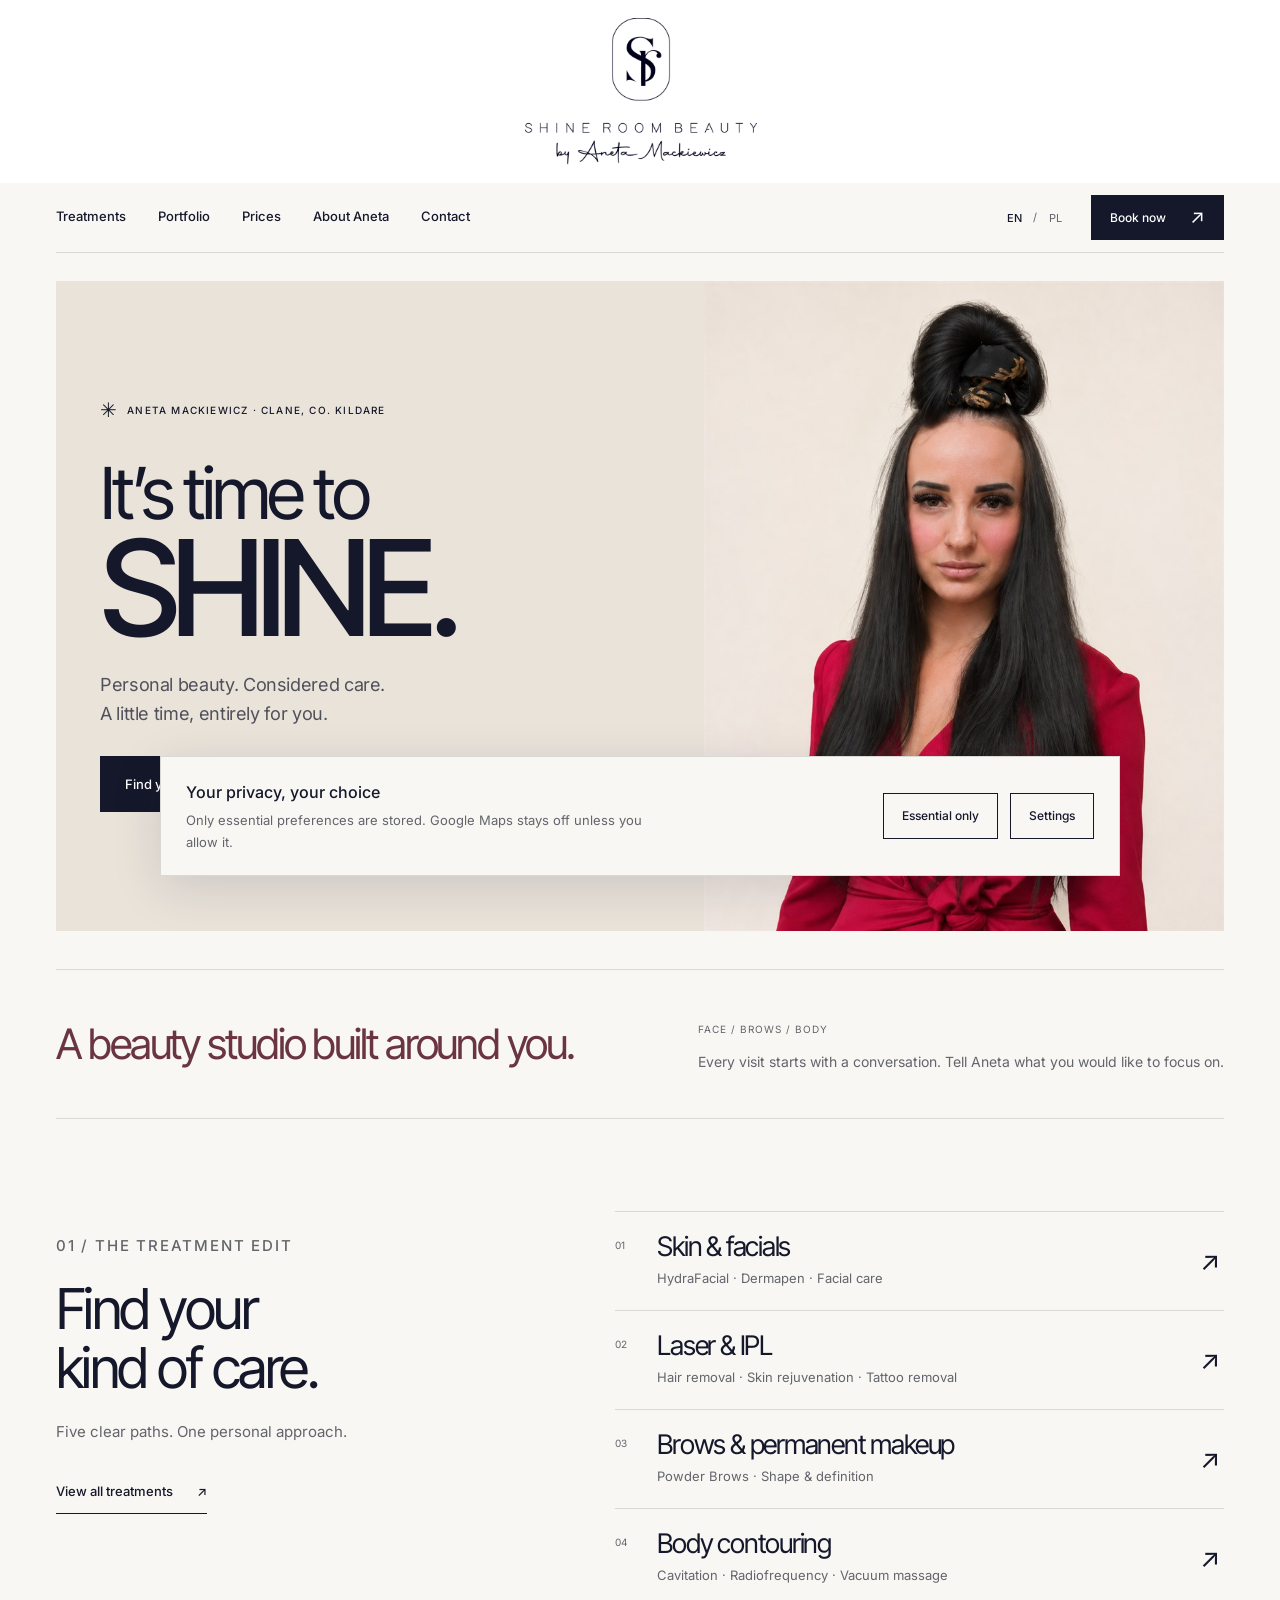
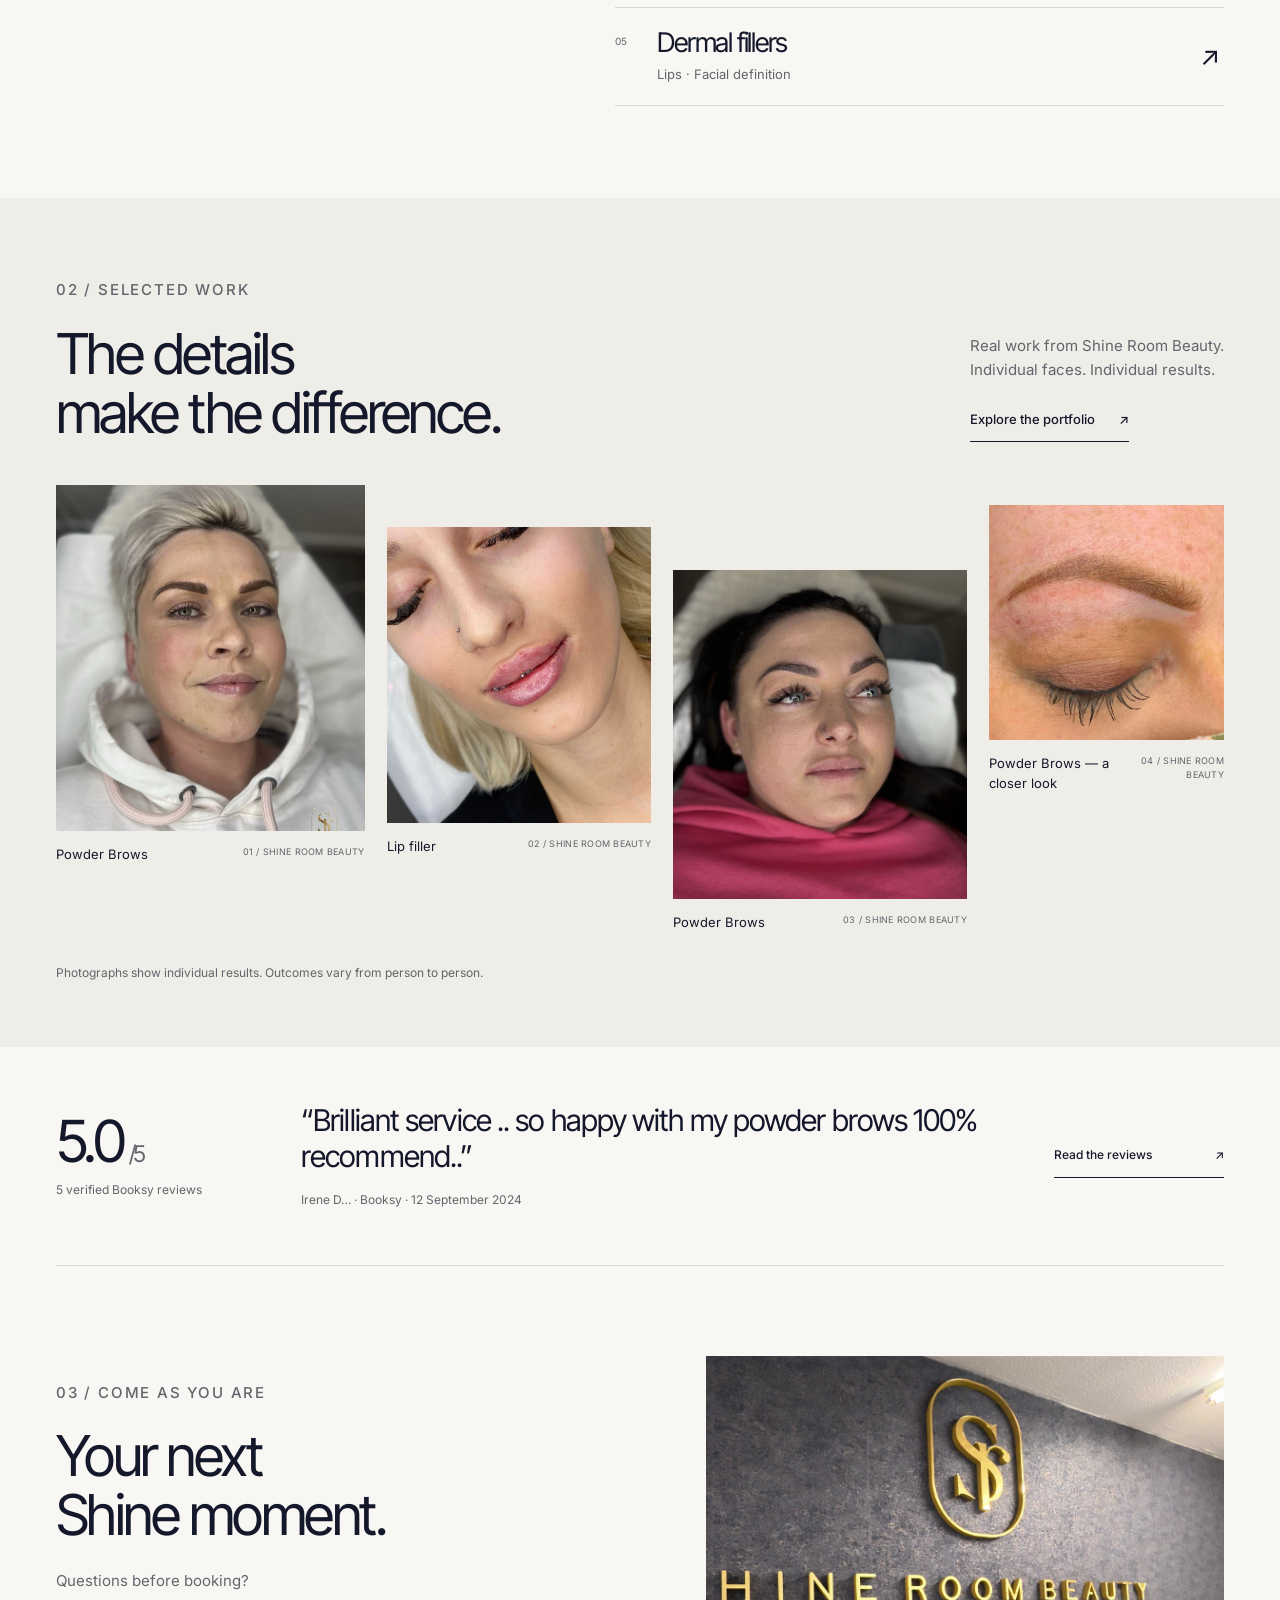
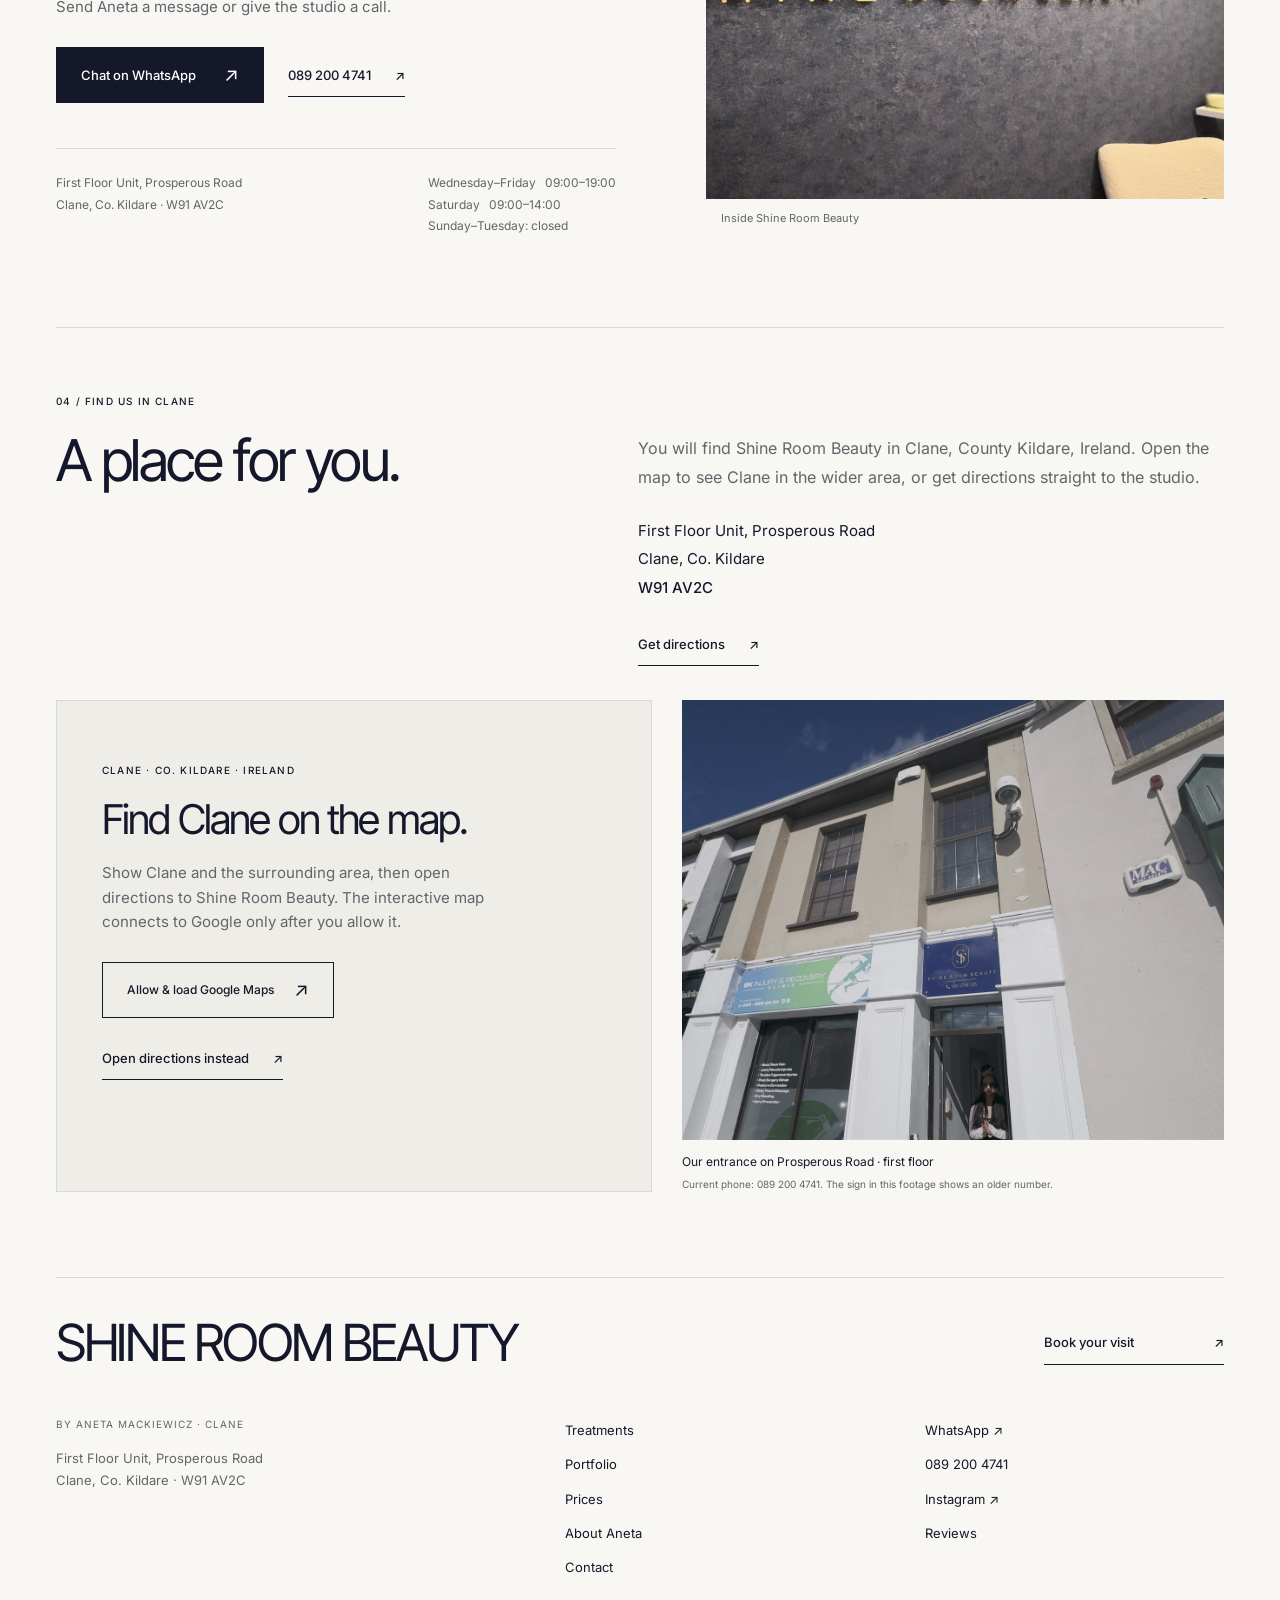
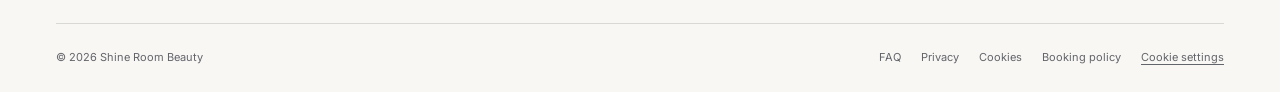
==== index.html @ 9248e633 "Publish Shine Room Beauty preview" ====
<!doctype html>
<html lang="en" class="" data-static-build="2026-11-13-v3"><head><meta name="robots" content="noindex, nofollow, noarchive"><meta charset="utf-8"><meta name="viewport" content="width=device-width,initial-scale=1"><meta name="theme-color" content="#f8f7f3"><meta name="description" content="Shine Room Beauty by Aneta Mackiewicz in Clane, Kildare. Skin, laser, Powder Brows and body treatments. Book on Booksy or contact Aneta on WhatsApp."><title>Shine Room Beauty | Beauty Salon Clane</title><link rel="stylesheet" href="styles.css"><script src="content.js" defer=""></script><script src="portfolio-data.js" defer=""></script><script src="script.js" defer=""></script><script type="application/ld+json">{"@context":"https://schema.org","@type":"BeautySalon","name":"Shine Room Beauty by Aneta Mackiewicz","telephone":"+353892004741","address":{"@type":"PostalAddress","streetAddress":"First Floor Unit, Prosperous Road","addressLocality":"Clane","addressRegion":"Co. Kildare","postalCode":"W91 AV2C","addressCountry":"IE"},"areaServed":["Clane","Kildare"],"sameAs":["https://www.instagram.com/shine_room_beauty/"],"openingHoursSpecification":[{"@type":"OpeningHoursSpecification","dayOfWeek":["Wednesday","Thursday","Friday"],"opens":"09:00","closes":"19:00"},{"@type":"OpeningHoursSpecification","dayOfWeek":"Saturday","opens":"09:00","closes":"14:00"}]}</script></head>
<body data-title-en="Shine Room Beauty | Beauty Salon Clane" data-title-pl="Shine Room Beauty | Salon urody w Clane" data-description-en="Shine Room Beauty by Aneta Mackiewicz in Clane, Kildare. Skin, laser, Powder Brows and body treatments. Book on Booksy or contact Aneta on WhatsApp." data-description-pl="Shine Room Beauty Anety Mackiewicz w Clane, Kildare. Pielęgnacja skóry, laser, brwi pudrowe i zabiegi na ciało. Rezerwuj przez Booksy lub napisz na WhatsApp."><div id="site-shell"><a class="skip-link" href="#main-content"><span data-en="Skip to content" data-pl="Przejdź do treści">Skip to content</span></a><div class="brand-masthead"><a class="brand full-brand" href="index.html" aria-label="Shine Room Beauty by Aneta Mackiewicz"><span class="full-logo"><img src="assets/site/logo.png" alt="Shine Room Beauty by Aneta Mackiewicz" width="1600" height="1600" loading="lazy"></span></a></div><header class="site-header"><div class="header-inner section-wrap"><a class="mobile-home" href="index.html" data-aria-en="Home" data-aria-pl="Strona główna" aria-label="Home">SHINE ROOM</a><nav id="site-nav" aria-label="Primary navigation" data-aria-en="Primary navigation" data-aria-pl="Główna nawigacja"><a href="treatments.html"><span data-en="Treatments" data-pl="Zabiegi">Treatments</span></a><a href="gallery.html"><span data-en="Portfolio" data-pl="Portfolio">Portfolio</span></a><a href="prices.html"><span data-en="Prices" data-pl="Cennik">Prices</span></a><a href="about.html"><span data-en="About Aneta" data-pl="O Anecie">About Aneta</span></a><a href="contact.html"><span data-en="Contact" data-pl="Kontakt">Contact</span></a><div class="mobile-menu-tools"><div class="language-switch" role="group" data-aria-en="Language" data-aria-pl="Język" aria-label="Language"><button type="button" data-lang="en" class="active" aria-pressed="true">EN</button><span aria-hidden="true">/</span><button type="button" data-lang="pl" aria-pressed="false">PL</button></div><a class="button button-small" href="https://booksy.com/en-ie/9393_shine-room-beauty_other_52926_naas" target="_blank" rel="noopener"><span data-en="Book now" data-pl="Zarezerwuj">Book now</span><span aria-hidden="true">↗</span></a></div></nav><div class="header-actions"><div class="language-switch" role="group" data-aria-en="Language" data-aria-pl="Język" aria-label="Language"><button type="button" data-lang="en" class="active" aria-pressed="true">EN</button><span aria-hidden="true">/</span><button type="button" data-lang="pl" aria-pressed="false">PL</button></div><a class="button button-small" href="https://booksy.com/en-ie/9393_shine-room-beauty_other_52926_naas" target="_blank" rel="noopener"><span data-en="Book now" data-pl="Zarezerwuj">Book now</span><span aria-hidden="true">↗</span></a></div><button class="menu-button" type="button" aria-controls="site-nav" aria-expanded="false" aria-label="Open menu"><span></span><span></span></button></div></header></div><main id="main-content"><section class="hero section-wrap"><div class="hero-copy"><div class="eyebrow"><span class="small-cross" aria-hidden="true">✳</span><span>ANETA MACKIEWICZ · CLANE, CO. KILDARE</span></div><h1>It’s time to<br><span>SHINE.</span></h1><p class="hero-description"><span data-en="Personal beauty. Considered care." data-pl="Indywidualne piękno. Uważna pielęgnacja.">Personal beauty. Considered care.</span><br><span data-en="A little time, entirely for you." data-pl="Chwila tylko dla Ciebie.">A little time, entirely for you.</span></p><div class="hero-actions"><a class="button" href="https://booksy.com/en-ie/9393_shine-room-beauty_other_52926_naas" target="_blank" rel="noopener"><span data-en="Find your appointment" data-pl="Umów wizytę">Find your appointment</span><span aria-hidden="true">↗</span></a><a class="plain-link" href="treatments.html"><span data-en="Explore treatments" data-pl="Poznaj zabiegi">Explore treatments</span><span aria-hidden="true">↓</span></a></div><div class="studio-note"><div class="studio-image"><img src="assets/site/studio.jpg" alt="Inside Shine Room Beauty in Clane" data-alt-en="Inside Shine Room Beauty in Clane" data-alt-pl="Wnętrze Shine Room Beauty w Clane" width="2000" height="1125" loading="lazy"></div><div><span data-en="YOUR BEAUTY SPACE" data-pl="TWOJA PRZESTRZEŃ BEAUTY" class="micro-label">YOUR BEAUTY SPACE</span><p><span data-en="A personal studio." data-pl="Kameralne studio.">A personal studio.</span><br><span data-en="A warm welcome." data-pl="Ciepłe powitanie.">A warm welcome.</span></p><a href="about.html"><span data-en="Visit Shine Room" data-pl="Poznaj Shine Room">Visit Shine Room</span><span aria-hidden="true">↗</span></a></div></div></div><figure class="hero-portrait"><div class="portrait-crop"><img src="assets/site/aneta-portrait-v5.jpg" srcset="assets/site/aneta-portrait-v5-480.jpg 480w, assets/site/aneta-portrait-v5-800.jpg 800w, assets/site/aneta-portrait-v5.jpg 1122w" sizes="(max-width:700px) calc(100vw - 40px),520px" alt="Aneta Mackiewicz, founder of Shine Room Beauty" data-alt-en="Aneta Mackiewicz, founder of Shine Room Beauty" data-alt-pl="Aneta Mackiewicz, założycielka Shine Room Beauty" width="1122" height="1402" fetchpriority="high" decoding="async"></div><figcaption><span>ANETA MACKIEWICZ</span><span data-en="Your beauty, made personal." data-pl="Twoje piękno, indywidualnie.">Your beauty, made personal.</span></figcaption></figure></section>
<section class="intro-line section-wrap"><p><span data-en="A beauty studio built around" data-pl="Studio urody stworzone z myślą o">A beauty studio built around</span> <span data-en="you." data-pl="Tobie.">you.</span></p><div><span data-en="FACE / BROWS / BODY" data-pl="TWARZ / BRWI / CIAŁO" class="micro-label">FACE / BROWS / BODY</span><p><span data-en="Every visit starts with a conversation. Tell Aneta what you would like to focus on." data-pl="Każda wizyta zaczyna się od rozmowy. Powiedz Anecie, co jest dla Ciebie ważne.">Every visit starts with a conversation. Tell Aneta what you would like to focus on.</span></p></div></section>
<section class="treatments section-wrap"><div class="section-heading"><div><p data-en="01 / THE TREATMENT EDIT" data-pl="01 / ZABIEGI" class="eyebrow">01 / THE TREATMENT EDIT</p><h2><span data-en="Find your" data-pl="Wybierz swoją">Find your</span><br><span data-en="kind of care." data-pl="pielęgnację.">kind of care.</span></h2><p data-en="Five clear paths. One personal approach." data-pl="Pięć kierunków. Indywidualne podejście.">Five clear paths. One personal approach.</p><a class="plain-link" href="treatments.html"><span data-en="View all treatments" data-pl="Zobacz wszystkie zabiegi">View all treatments</span><span aria-hidden="true">↗</span></a></div><div class="treatment-list"><a href="treatments.html#skin-glow"><span class="number">01</span><div><h3 data-en="Skin &amp; facials" data-pl="Twarz i pielęgnacja">Skin &amp; facials</h3><p data-en="HydraFacial · Dermapen · Facial care" data-pl="HydraFacial · Dermapen · Pielęgnacja twarzy">HydraFacial · Dermapen · Facial care</p></div><span class="row-arrow" aria-hidden="true">↗</span></a><a href="treatments.html#laser-ipl"><span class="number">02</span><div><h3 data-en="Laser &amp; IPL" data-pl="Laser i IPL">Laser &amp; IPL</h3><p data-en="Hair removal · Skin rejuvenation · Tattoo removal" data-pl="Depilacja · Fotoodmładzanie · Usuwanie tatuażu">Hair removal · Skin rejuvenation · Tattoo removal</p></div><span class="row-arrow" aria-hidden="true">↗</span></a><a href="treatments.html#brows-features"><span class="number">03</span><div><h3 data-en="Brows &amp; permanent makeup" data-pl="Brwi i makijaż permanentny">Brows &amp; permanent makeup</h3><p data-en="Powder Brows · Shape &amp; definition" data-pl="Brwi pudrowe · Kształt i podkreślenie">Powder Brows · Shape &amp; definition</p></div><span class="row-arrow" aria-hidden="true">↗</span></a><a href="treatments.html#body-definition"><span class="number">04</span><div><h3 data-en="Body contouring" data-pl="Modelowanie sylwetki">Body contouring</h3><p data-en="Cavitation · Radiofrequency · Vacuum massage" data-pl="Kawitacja · Fale radiowe · Masaż próżniowy">Cavitation · Radiofrequency · Vacuum massage</p></div><span class="row-arrow" aria-hidden="true">↗</span></a><a href="treatments.html#dermal-fillers"><span class="number">05</span><div><h3 data-en="Dermal fillers" data-pl="Wypełniacze">Dermal fillers</h3><p data-en="Lips · Facial definition" data-pl="Usta · Podkreślenie rysów">Lips · Facial definition</p></div><span class="row-arrow" aria-hidden="true">↗</span></a></div></div></section>
<section class="portfolio"><div class="section-wrap"><div class="portfolio-heading"><div><p data-en="02 / SELECTED WORK" data-pl="02 / WYBRANE REALIZACJE" class="eyebrow">02 / SELECTED WORK</p><h2><span data-en="The details" data-pl="To detale">The details</span><br><span data-en="make the difference." data-pl="robią różnicę.">make the difference.</span></h2></div><div><p><span data-en="Real work from Shine Room Beauty." data-pl="Prawdziwe realizacje Shine Room Beauty.">Real work from Shine Room Beauty.</span><br><span data-en="Individual faces. Individual results." data-pl="Różne twarze. Indywidualne efekty.">Individual faces. Individual results.</span></p><a class="plain-link" href="gallery.html"><span data-en="Explore the portfolio" data-pl="Zobacz portfolio">Explore the portfolio</span><span aria-hidden="true">↗</span></a></div></div><div class="portfolio-grid home-portfolio" id="home-portfolio"><a class="portfolio-card" data-photo="powder-brows-01" data-category="brows" aria-label="View image: Powder Brows" href="assets/site/portfolio/brows-01.jpeg"><span class="work-image"><img src="assets/site/portfolio/brows-01.jpeg" alt="Powder Brows" width="1284" height="1284" loading="lazy" decoding="async"></span><span class="work-caption"><span>Powder Brows</span><small>01 / SHINE ROOM BEAUTY</small></span></a><a class="portfolio-card" data-photo="lips-01" data-category="lips" aria-label="View image: Lip filler" href="assets/site/portfolio/lips-01.jpeg"><span class="work-image"><img src="assets/site/portfolio/lips-01.jpeg" alt="Lip filler" width="1536" height="1024" loading="lazy" decoding="async"></span><span class="work-caption"><span>Lip filler</span><small>02 / SHINE ROOM BEAUTY</small></span></a><a class="portfolio-card" data-photo="powder-brows-03" data-category="brows" aria-label="View image: Powder Brows" href="assets/site/portfolio/brows-03.jpeg"><span class="work-image"><img src="assets/site/portfolio/brows-03.jpeg" alt="Powder Brows" width="2340" height="2340" loading="lazy" decoding="async"></span><span class="work-caption"><span>Powder Brows</span><small>03 / SHINE ROOM BEAUTY</small></span></a><a class="portfolio-card" data-photo="powder-brows-04" data-category="brows" aria-label="View image: Powder Brows — a closer look" href="assets/site/portfolio/brows-04.jpeg"><span class="work-image rotated"><img src="assets/site/portfolio/brows-04.jpeg" alt="Powder Brows — a closer look" width="1536" height="1024" loading="lazy" decoding="async" style="--photo-rotation:90deg"></span><span class="work-caption"><span>Powder Brows — a closer look</span><small>04 / SHINE ROOM BEAUTY</small></span></a></div><p data-en="Photographs show individual results. Outcomes vary from person to person." data-pl="Zdjęcia przedstawiają indywidualne efekty. Rezultaty mogą się różnić." class="results-note">Photographs show individual results. Outcomes vary from person to person.</p></div></section>
<section class="review section-wrap"><div class="review-rating"><span>5.0<span>/5</span></span><p data-en="5 verified Booksy reviews" data-pl="5 zweryfikowanych opinii Booksy">5 verified Booksy reviews</p></div><blockquote><p data-en="“Brilliant service .. so happy with my powder brows 100% recommend..”" data-pl="„Świetna obsługa… Jestem bardzo zadowolona z brwi pudrowych, polecam w 100%.”">“Brilliant service .. so happy with my powder brows 100% recommend..”</p><cite data-en="Irene D… · Booksy · 12 September 2024" data-pl="Irene D… · Booksy · 12 września 2024 · tłumaczenie">Irene D… · Booksy · 12 September 2024</cite></blockquote><a class="plain-link" href="https://booksy.com/en-ie/9393_shine-room-beauty_other_52926_naas" target="_blank" rel="noopener"><span data-en="Read the reviews" data-pl="Przeczytaj opinie">Read the reviews</span><span aria-hidden="true">↗</span></a></section>
<section class="visit section-wrap"><div class="visit-copy"><p data-en="03 / COME AS YOU ARE" data-pl="03 / ZAPRASZAMY DO STUDIA" class="eyebrow">03 / COME AS YOU ARE</p><h2><span data-en="Your next" data-pl="Twój kolejny">Your next</span><br><span data-en="Shine moment." data-pl="Shine moment.">Shine moment.</span></h2><p><span data-en="Questions before booking?" data-pl="Masz pytanie przed rezerwacją?">Questions before booking?</span><br><span data-en="Send Aneta a message or give the studio a call." data-pl="Napisz do Anety lub zadzwoń do studia.">Send Aneta a message or give the studio a call.</span></p><div class="contact-actions"><a class="button" href="https://wa.me/353892004741" target="_blank" rel="noopener"><span data-en="Chat on WhatsApp" data-pl="Napisz na WhatsApp">Chat on WhatsApp</span><span aria-hidden="true">↗</span></a><a class="plain-link" href="tel:+353892004741">089 200 4741 <span aria-hidden="true">↗</span></a></div><div class="visit-details"><address>First Floor Unit, Prosperous Road<br>Clane, Co. Kildare · W91 AV2C</address><p><span data-en="Wednesday–Friday" data-pl="Środa–piątek">Wednesday–Friday</span> &nbsp; 09:00–19:00<br><span data-en="Saturday" data-pl="Sobota">Saturday</span> &nbsp; 09:00–14:00<br><span data-en="Sunday–Tuesday: closed" data-pl="Niedziela–wtorek: zamknięte">Sunday–Tuesday: closed</span></p></div></div><div class="visit-photo"><img src="assets/site/studio-detail.jpg" alt="Shine Room Beauty logo in the studio" data-alt-en="Shine Room Beauty logo in the studio" data-alt-pl="Logo Shine Room Beauty we wnętrzu studia" width="1800" height="1013" loading="lazy"><p data-en="Inside Shine Room Beauty" data-pl="Wnętrze Shine Room Beauty" class="studio-photo-label">Inside Shine Room Beauty</p></div></section><section class="home-location section-wrap" aria-labelledby="home-location-title"><div class="location-intro"><p class="eyebrow"><span data-en="04 / FIND US IN CLANE" data-pl="04 / DOJAZD DO CLANE">04 / FIND US IN CLANE</span></p><h2 id="home-location-title"><span data-en="A place for you." data-pl="Miejsce dla Ciebie.">A place for you.</span></h2><p><span data-en="You will find Shine Room Beauty in Clane, County Kildare, Ireland. Open the map to see Clane in the wider area, or get directions straight to the studio." data-pl="Shine Room Beauty znajdziesz w Clane, w hrabstwie Kildare w Irlandii. Włącz mapę, żeby zobaczyć położenie Clane w okolicy, lub wyznacz trasę bezpośrednio do salonu.">You will find Shine Room Beauty in Clane, County Kildare, Ireland. Open the map to see Clane in the wider area, or get directions straight to the studio.</span></p><address>First Floor Unit, Prosperous Road<br>Clane, Co. Kildare<br><strong>W91 AV2C</strong></address><a class="plain-link" href="https://www.google.com/maps/dir/?api=1&amp;destination=Shine+Room+Beauty%2C+W91+AV2C%2C+Clane%2C+Ireland" target="_blank" rel="noopener"><span data-en="Get directions" data-pl="Wyznacz trasę">Get directions</span><span aria-hidden="true">↗</span></a></div><div class="arrival-grid"><div class="map-wrap" id="home-google-map" data-google-map=""><div class="map-placeholder"><p class="eyebrow">CLANE · CO. KILDARE · IRELAND</p><h3>Find Clane on the map.</h3><p>Show Clane and the surrounding area, then open directions to Shine Room Beauty. The interactive map connects to Google only after you allow it.</p><button class="button button-outline" type="button" data-load-map="">Allow &amp; load Google Maps<span aria-hidden="true">↗</span></button><a class="plain-link" href="https://www.google.com/maps/dir/?api=1&amp;destination=Shine+Room+Beauty%2C+W91+AV2C%2C+Clane%2C+Ireland" target="_blank" rel="noopener">Open directions instead<span aria-hidden="true">↗</span></a></div></div><figure class="exterior-photo"><img src="assets/site/studio-exterior.jpg" alt="The real Shine Room Beauty building and entrance on Prosperous Road, Clane" data-alt-en="The real Shine Room Beauty building and entrance on Prosperous Road, Clane" data-alt-pl="Prawdziwy budynek i wejście do Shine Room Beauty przy Prosperous Road w Clane" width="1800" height="1013" loading="lazy"><figcaption><span data-en="Our entrance on Prosperous Road · first floor" data-pl="Nasze wejście przy Prosperous Road · pierwsze piętro">Our entrance on Prosperous Road · first floor</span><small><span data-en="Current phone: 089 200 4741. The sign in this footage shows an older number." data-pl="Aktualny telefon: 089 200 4741. Szyld na nagraniu pokazuje wcześniejszy numer.">Current phone: 089 200 4741. The sign in this footage shows an older number.</span></small></figcaption></figure></div></section></main><div id="site-footer"><footer class="site-footer section-wrap"><div class="footer-top"><a class="footer-name" href="index.html">SHINE ROOM BEAUTY</a><a class="plain-link" href="https://booksy.com/en-ie/9393_shine-room-beauty_other_52926_naas" target="_blank" rel="noopener"><span data-en="Book your visit" data-pl="Zarezerwuj wizytę">Book your visit</span><span aria-hidden="true">↗</span></a></div><div class="footer-grid"><div><p class="micro-label">BY ANETA MACKIEWICZ · CLANE</p><address>First Floor Unit, Prosperous Road<br>Clane, Co. Kildare · W91 AV2C</address></div><div class="footer-links"><a href="treatments.html"><span data-en="Treatments" data-pl="Zabiegi">Treatments</span></a><a href="gallery.html"><span data-en="Portfolio" data-pl="Portfolio">Portfolio</span></a><a href="prices.html"><span data-en="Prices" data-pl="Cennik">Prices</span></a><a href="about.html"><span data-en="About Aneta" data-pl="O Anecie">About Aneta</span></a><a href="contact.html"><span data-en="Contact" data-pl="Kontakt">Contact</span></a></div><div class="footer-links"><a href="https://wa.me/353892004741" target="_blank" rel="noopener">WhatsApp ↗</a><a href="tel:+353892004741">089 200 4741</a><a href="https://www.instagram.com/shine_room_beauty/" target="_blank" rel="noopener">Instagram ↗</a><a href="reviews.html"><span data-en="Reviews" data-pl="Opinie">Reviews</span></a></div></div><div class="footer-bottom"><span>© 2026 Shine Room Beauty</span><div><a href="faq.html">FAQ</a><a href="privacy.html"><span data-en="Privacy" data-pl="Prywatność">Privacy</span></a><a href="cookies.html">Cookies</a><a href="booking-policy.html"><span data-en="Booking policy" data-pl="Zasady rezerwacji">Booking policy</span></a><button type="button" data-privacy-settings=""><span data-en="Cookie settings" data-pl="Ustawienia cookies">Cookie settings</span></button></div></div></footer><div class="mobile-contact"><a href="https://wa.me/353892004741" target="_blank" rel="noopener">WhatsApp <span aria-hidden="true">↗</span></a><a href="tel:+353892004741"><span data-en="Call the studio" data-pl="Zadzwoń">Call the studio</span><span aria-hidden="true">↗</span></a></div><aside class="cookie-banner" id="cookie-banner" hidden=""><div><strong><span data-en="Your privacy, your choice" data-pl="Twoja prywatność, Twój wybór">Your privacy, your choice</span></strong><p><span data-en="Only essential preferences are stored. Google Maps stays off unless you allow it." data-pl="Zapisujemy tylko niezbędne preferencje. Mapy Google pozostają wyłączone, dopóki na nie nie zezwolisz.">Only essential preferences are stored. Google Maps stays off unless you allow it.</span></p></div><div class="cookie-actions"><button class="button button-outline" type="button" data-cookie-essential=""><span data-en="Essential only" data-pl="Tylko niezbędne">Essential only</span></button><button class="button button-outline" type="button" data-privacy-settings=""><span data-en="Settings" data-pl="Ustawienia">Settings</span></button></div></aside><dialog class="privacy-dialog" id="privacy-dialog" aria-labelledby="privacy-title"><form method="dialog"><button class="dialog-close" value="close" aria-label="Close" data-aria-en="Close" data-aria-pl="Zamknij">×</button><p class="eyebrow"><span data-en="Privacy preferences" data-pl="Preferencje prywatności">Privacy preferences</span></p><h2 id="privacy-title"><span data-en="Make yourself comfortable." data-pl="Zdecyduj po swojemu.">Make yourself comfortable.</span></h2><p><span data-en="This site has no advertising or analytics. Your language and privacy choices are stored on this device." data-pl="Ta strona nie używa reklam ani analityki. Wybór języka i prywatności zapisujemy na tym urządzeniu.">This site has no advertising or analytics. Your language and privacy choices are stored on this device.</span></p><label class="privacy-toggle"><input type="checkbox" id="map-consent"><span><strong>Google Maps</strong><small data-en="Allow the embedded map. Google may process information under its own privacy policy." data-pl="Zezwól na osadzoną mapę. Google może przetwarzać informacje zgodnie ze swoją polityką prywatności.">Allow the embedded map. Google may process information under its own privacy policy.</small></span></label><a class="plain-link" href="cookies.html"><span data-en="Read the cookies policy" data-pl="Przeczytaj politykę cookies">Read the cookies policy</span><span aria-hidden="true">↗</span></a><button class="button" type="button" id="save-privacy"><span data-en="Save preferences" data-pl="Zapisz preferencje">Save preferences</span><span aria-hidden="true">↗</span></button></form></dialog><dialog class="lightbox" id="lightbox" aria-labelledby="lightbox-title"><button class="dialog-close" type="button" data-close-lightbox="" aria-label="Close image" data-aria-en="Close image" data-aria-pl="Zamknij zdjęcie">×</button><div class="lightbox-image"></div><div class="lightbox-caption"><h2 id="lightbox-title"></h2><p id="lightbox-description"></p></div><div class="lightbox-controls"><button type="button" data-photo-prev="" aria-label="Previous image" data-aria-en="Previous image" data-aria-pl="Poprzednie zdjęcie">←</button><span id="photo-count"></span><button type="button" data-photo-next="" aria-label="Next image" data-aria-en="Next image" data-aria-pl="Następne zdjęcie">→</button></div></dialog></div><noscript><p class="section-wrap page-section">For the complete treatment menu and reservations, <a href="https://booksy.com/en-ie/9393_shine-room-beauty_other_52926_naas">open Booksy</a>. Call <a href="tel:+353892004741">089 200 4741</a> or <a href="https://wa.me/353892004741">contact Aneta on WhatsApp</a>.</p></noscript>


</body></html>
---- styles.css ----
@font-face{font-family:Inter;src:url('assets/fonts/inter-400.ttf') format('truetype');font-weight:400;font-display:swap}
@font-face{font-family:Inter;src:url('assets/fonts/inter-500.ttf') format('truetype');font-weight:500 700;font-display:swap}
@font-face{font-family:'Inter Tight';src:url('assets/fonts/inter-tight-400.ttf') format('truetype');font-weight:400;font-display:swap}
@font-face{font-family:'Inter Tight';src:url('assets/fonts/inter-tight-500.ttf') format('truetype');font-weight:500 700;font-display:swap}
:root{--paper:#f8f7f3;--ink:#15182b;--muted:#63656c;--line:#d8d9d5;--accent:#6a3540;--sans:Inter,Arial,sans-serif;--display:'Inter Tight',Inter,Arial,sans-serif}
*{box-sizing:border-box}html{scroll-behavior:smooth;scroll-padding-top:120px}body{margin:0;background:var(--paper);color:var(--ink);font:16px/1.65 var(--sans);-webkit-font-smoothing:antialiased}body.menu-open,body.dialog-open{overflow:hidden}a{color:inherit;text-decoration:none}button,input{font:inherit;color:inherit}button{cursor:pointer}img{display:block;width:100%;max-width:100%}figure,p,h1,h2,h3,blockquote{margin:0}address{font-style:normal}button,a,input{touch-action:manipulation}a:focus-visible,button:focus-visible,input:focus-visible,summary:focus-visible{outline:3px solid var(--accent);outline-offset:5px}button:disabled{cursor:default}::selection{background:#e1cfd0;color:var(--ink)}[hidden]{display:none!important}.section-wrap{width:calc(100% - 112px);max-width:1328px;margin-inline:auto}.skip-link{position:fixed;z-index:200;left:20px;top:-100px;padding:12px 20px;background:var(--ink);color:white}.skip-link:focus{top:12px}.site-header{position:sticky;top:0;z-index:60;background:var(--paper)}.header-inner{height:104px;display:flex;align-items:center;gap:30px;border-bottom:1px solid var(--line)}.brand{display:flex;align-items:center;gap:13px;flex:0 0 auto}.emblem{position:relative;width:38px;height:48px;overflow:hidden}.emblem img{position:absolute;width:216px;max-width:none;left:50%;top:50%;transform:translate(-50%,-42%)}.wordmark{font-family:var(--display);font-size:20px;font-weight:500;letter-spacing:.16em;line-height:1}.wordmark>span{display:block;margin-top:9px;font:8px var(--sans);letter-spacing:.14em}#site-nav{display:flex;align-items:center;gap:25px;margin-left:auto}#site-nav>a{font-size:13px;font-weight:500;white-space:nowrap;padding-block:20px;border-bottom:1px solid transparent}#site-nav>a:hover,#site-nav>a[aria-current]{border-bottom-color:var(--ink)}.header-actions{display:flex;align-items:center;gap:20px}.language-switch{display:flex;align-items:center;gap:3px;font-size:11px;color:var(--muted)}.language-switch button{border:0;background:transparent;min-width:31px;min-height:44px;padding:0;font-size:11px}.language-switch button.active{color:var(--ink);font-weight:600}.menu-button,.mobile-menu-tools{display:none}.button{display:inline-flex;align-items:center;justify-content:space-between;gap:28px;min-height:56px;padding:0 24px;border:1px solid var(--ink);background:var(--ink);color:white;font-size:13px;font-weight:500;line-height:1.3;transition:background .18s ease,color .18s ease}.button:hover{background:var(--accent);border-color:var(--accent)}.button>span[aria-hidden]{font-size:19px;font-weight:400}.button-small{min-height:45px;padding-inline:18px;gap:24px;font-size:12px}.button-outline{background:transparent;color:var(--ink)}.button-outline:hover{background:var(--ink);color:white;border-color:var(--ink)}.plain-link{display:inline-flex;align-items:center;justify-content:space-between;gap:24px;min-height:44px;border-bottom:1px solid var(--ink);font-size:13px;font-weight:500;line-height:1.4}.plain-link:hover{color:var(--accent)}.eyebrow{display:flex;align-items:center;gap:9px;font-size:10px;letter-spacing:.12em;font-weight:500;line-height:1.6}.small-cross{font-size:20px;line-height:1}.micro-label{font-size:10px;letter-spacing:.1em;color:var(--muted)}h1,h2,h3{font-family:var(--display);font-weight:400;line-height:1.04;letter-spacing:-.045em}h2{font-size:clamp(36px,4.4vw,64px)}h3{font-size:27px}.lead{font-size:19px;line-height:1.65;color:var(--muted)}.hero{display:grid;grid-template-columns:1.2fr 1fr;gap:56px;padding-block:42px 44px}.hero-copy{display:flex;align-items:flex-start;flex-direction:column;padding-top:20px}.hero h1{font-size:clamp(64px,6.4vw,100px);line-height:.99;letter-spacing:-.06em;margin:46px 0 24px}.hero h1>span{font-size:1.87em;line-height:.88;letter-spacing:-.065em;font-weight:500}.hero-description{font-size:18px;line-height:1.6;letter-spacing:-.02em;color:#50515a}.hero-actions{display:flex;align-items:center;gap:26px;margin-top:28px}.hero-actions .plain-link{font-size:12px}.studio-note{display:grid;grid-template-columns:208px 1fr;gap:23px;align-items:center;width:100%;padding-top:30px;margin-top:auto}.studio-image{height:139px;overflow:hidden}.studio-image img{height:100%;object-fit:cover;object-position:52% 48%}.studio-note p{font-size:17px;line-height:1.4;margin-top:9px;letter-spacing:-.02em}.studio-note a{display:inline-flex;gap:22px;font-size:12px;border-bottom:1px solid var(--line);padding-bottom:5px;margin-top:12px}.hero-portrait{display:flex;align-items:flex-end;flex-direction:column;min-width:0}.portrait-crop{width:min(100%,520px);aspect-ratio:4/5;overflow:hidden;background:#eee6dc}.portrait-crop img{height:100%;object-fit:cover}.hero-portrait figcaption{display:flex;width:min(100%,520px);justify-content:space-between;gap:15px;margin-top:14px;font-size:10px;letter-spacing:.05em}.hero-portrait figcaption>span:last-child{color:var(--muted);letter-spacing:0}.intro-line{display:flex;align-items:center;justify-content:space-between;gap:70px;padding-block:44px;border-block:1px solid var(--line)}.intro-line>p{font-family:var(--display);font-size:42px;line-height:1.13;letter-spacing:-.05em;max-width:660px}.intro-line>p span{color:var(--accent)}.intro-line>div>p{font-size:14px;line-height:1.7;color:var(--muted);margin-top:10px}.treatments{padding-block:92px}.section-heading{display:grid;grid-template-columns:1fr 1.27fr;gap:80px}.section-heading h2,.portfolio-heading h2,.visit h2{margin-top:22px}.section-heading>div>p{font-size:15px;color:var(--muted);margin-top:23px}.section-heading>div>.plain-link{margin-top:25px}.treatment-list>a{min-height:99px;display:grid;grid-template-columns:25px 1fr 24px;gap:17px;align-items:center;border-top:1px solid var(--line);padding:18px 0}.treatment-list>a:last-child{border-bottom:1px solid var(--line)}.number{font-size:10px;color:var(--muted);align-self:start;margin-top:7px}.treatment-list p{font-size:13px;color:var(--muted);line-height:1.5;margin-top:8px}.row-arrow{font-size:26px}.portfolio{background:#eeede8;padding-block:80px 65px}.portfolio-heading{display:flex;justify-content:space-between;align-items:flex-end;gap:70px;margin-bottom:43px}.portfolio-heading>div:last-child{max-width:340px}.portfolio-heading p{font-size:15px;color:var(--muted);line-height:1.65}.portfolio-heading .plain-link{margin-top:15px}.portfolio-grid{display:grid;grid-template-columns:repeat(3,minmax(0,1fr));gap:35px 22px;align-items:start}.portfolio-card{min-width:0;display:block;width:100%;text-align:left;padding:0;border:0;background:transparent}.work-image{display:block;aspect-ratio:1/1.12;overflow:hidden;background:#e2dfd9}.work-image img{height:100%;object-fit:cover;transition:transform .3s ease}.work-image.rotated{aspect-ratio:1}.work-image.rotated img{transform:rotate(var(--photo-rotation))}.portfolio-card:hover .work-image:not(.rotated) img{transform:scale(1.025)}.work-caption{display:flex;justify-content:space-between;gap:10px;padding-top:14px;font-size:13px;line-height:1.5}.work-caption small{font-size:9px;color:var(--muted);letter-spacing:.03em;text-align:right}.home-portfolio{grid-template-columns:1fr 1fr .78fr}.home-portfolio .portfolio-card:nth-child(2){margin-top:64px}.home-portfolio .portfolio-card:nth-child(3){margin-top:127px}.results-note{font-size:12px;color:var(--muted);line-height:1.6;margin-top:30px}.review{display:grid;grid-template-columns:200px 1fr 170px;gap:45px;align-items:center;padding-block:55px;border-bottom:1px solid var(--line)}.review-rating>span{font-family:var(--display);font-size:58px;line-height:1;letter-spacing:-.05em}.review-rating>span>span{font-size:23px;color:var(--muted);margin-left:5px}.review-rating>p{font-size:12px;color:var(--muted);margin-top:10px}.review blockquote>p{font:30px/1.2 var(--display);letter-spacing:-.03em}.review cite{display:block;font-size:12px;color:var(--muted);font-style:normal;margin-top:16px}.review>.plain-link{font-size:12px}.visit{display:grid;grid-template-columns:1.08fr 1fr;gap:90px;padding-block:90px}.visit-copy>p{font-size:15px;line-height:1.7;color:var(--muted);margin-top:24px}.contact-actions{display:flex;align-items:center;flex-wrap:wrap;gap:24px;margin-top:28px}.contact-actions .button,.contact-actions .plain-link{font-size:13px}.visit-details{display:flex;justify-content:space-between;gap:30px;border-top:1px solid var(--line);padding-top:23px;margin-top:45px;font-size:12px;line-height:1.8;color:var(--muted)}.visit-photo{overflow:hidden;min-height:400px}.visit-photo img{height:100%;object-fit:cover;object-position:61% 41%}.site-footer{border-top:1px solid var(--line);padding-block:36px 26px}.footer-top{display:flex;align-items:center;justify-content:space-between;gap:25px}.footer-name{font-family:var(--display);font-size:clamp(28px,4vw,56px);letter-spacing:-.045em;line-height:1.1}.footer-top>.plain-link{min-width:180px}.footer-grid{display:grid;grid-template-columns:1.5fr 1fr 1fr;gap:60px;margin-top:45px}.footer-grid address{font-size:13px;color:var(--muted);margin-top:16px}.footer-links{display:flex;flex-direction:column;align-items:flex-start;gap:5px;font-size:13px}.footer-links>a{padding-block:4px}.footer-links>a:hover{text-decoration:underline}.footer-bottom{display:flex;align-items:center;justify-content:space-between;gap:25px;font-size:11px;color:var(--muted);margin-top:40px;padding-top:24px;border-top:1px solid var(--line)}.footer-bottom>div{display:flex;gap:20px;flex-wrap:wrap}.footer-bottom button{border:0;padding:0;background:none;font-size:inherit;text-decoration:underline;text-underline-offset:3px}.mobile-contact{display:none}

/* Inner pages */
.page-heading{padding-block:57px 60px;border-bottom:1px solid var(--line)}.breadcrumb{display:flex;align-items:center;gap:12px;flex-wrap:wrap;font-size:12px;color:var(--muted);line-height:1.6;margin-bottom:40px}.breadcrumb a:hover{text-decoration:underline}.page-heading h1{font-size:clamp(50px,6.3vw,88px);max-width:1100px;margin-top:20px;overflow-wrap:anywhere}.page-heading>.lead{max-width:750px;margin-top:25px}.page-heading .button{margin-top:28px}.page-section{padding-block:75px}.category-nav{padding-block:27px;display:grid;grid-template-columns:repeat(5,minmax(0,1fr));gap:12px}.category-nav a{display:flex;align-items:center;gap:12px;min-height:74px;padding:14px 16px;border:1px solid var(--line);font:18px/1.2 var(--display)}.category-nav a>span:first-child{font:10px var(--sans);color:var(--muted)}.category-nav a:hover{background:#eeede8}.service-group{display:grid;grid-template-columns:.78fr 1.4fr;gap:8%;padding-block:65px;border-top:1px solid var(--line);scroll-margin-top:125px}.service-group:first-child{padding-top:10px;border-top:0}.service-group-title h2{font-size:43px;margin-top:18px}.service-group-title>p:last-child{margin-top:20px;color:var(--muted);font-size:15px;max-width:350px}.service-item{padding:27px 0;border-top:1px solid var(--line);scroll-margin-top:125px}.service-item:first-child{border-top:0;padding-top:0}.service-item-top{display:flex;align-items:flex-start;justify-content:space-between;gap:25px}.service-item-top h3{font-size:29px}.service-item-top h3>a:hover{color:var(--accent)}.service-item-top>span{font-size:13px;white-space:nowrap;padding-top:4px}.service-item>p{color:var(--muted);font-size:15px;margin-top:16px;max-width:600px}.service-item-bottom{display:flex;align-items:center;justify-content:space-between;gap:25px;margin-top:18px}.service-item-bottom small{color:var(--muted);font-size:12px}.service-item-bottom .plain-link{font-size:12px}.treatment-detail-grid{display:grid;grid-template-columns:1.4fr .8fr;gap:10%;align-items:start}.treatment-story{max-width:760px}.treatment-story h2{font-size:44px;margin:20px 0 25px}.treatment-story h3{margin:37px 0 16px}.treatment-story p{font-size:17px;color:var(--muted);line-height:1.8}.treatment-story .plain-link{margin-top:30px}.treatment-story .note{font-size:13px;margin-top:36px;padding:24px;border-left:2px solid var(--accent);background:#eeede8}.booking-panel{padding:32px;border:1px solid var(--line);position:sticky;top:132px}.booking-panel h2{font-size:42px;margin:22px 0 10px}.booking-panel>p:not(.eyebrow){font-size:14px;color:var(--muted)}.booking-panel>.button{width:100%;margin-top:27px;gap:15px;font-size:12px}.booking-panel>.plain-link{font-size:12px;margin-top:14px}.booking-small{margin-top:30px;padding-top:22px;border-top:1px solid var(--line);font-size:12px;line-height:1.8;color:var(--muted)}.booking-small a{display:inline-block;margin-top:12px;text-decoration:underline}.price-group{display:grid;grid-template-columns:1fr 1.45fr;gap:9%;padding:55px 0;border-top:1px solid var(--line);scroll-margin-top:125px}.price-group:first-child{border-top:0;padding-top:0}.price-group h2{font-size:40px;max-width:400px}.price-row{display:flex;align-items:center;justify-content:space-between;gap:25px;padding:17px 0;border-bottom:1px solid var(--line);font-size:16px}.price-row:first-child{padding-top:0}.price-row small{display:block;font-size:12px;color:var(--muted);margin-top:4px}.price-row strong{font-size:17px;white-space:nowrap;font-weight:500}.note,.price-note{padding:25px 28px;background:#eeede8;border-left:2px solid var(--accent);color:var(--muted);font-size:14px;line-height:1.8}.price-note>p+p{margin-top:13px}.filter-bar{display:flex;gap:24px;flex-wrap:wrap;margin-bottom:38px}.filter-bar button{border:0;border-bottom:2px solid transparent;background:none;padding:10px 0;min-height:44px;font-size:14px;color:var(--muted)}.filter-bar button[aria-pressed=true]{border-color:var(--ink);color:var(--ink)}.about-grid{display:grid;grid-template-columns:1fr 1fr;gap:9%;align-items:start}.about-photo{aspect-ratio:4/5;background:#eee6dc;overflow:hidden}.about-photo img{height:100%;object-fit:cover}.about-copy h2{margin-bottom:27px;font-size:51px}.about-copy p{color:var(--muted);font-size:17px;line-height:1.8;margin-top:20px}.about-copy .button{margin-top:30px}.studio-feature{display:grid;grid-template-columns:1.3fr .9fr;gap:70px;align-items:center;padding-block:0 85px}.studio-feature>img{aspect-ratio:16/10;object-fit:cover}.studio-feature h2{margin-top:20px;font-size:48px}.studio-feature p:not(.eyebrow){color:var(--muted);margin-top:23px;font-size:16px}.studio-feature .plain-link{margin-top:22px}.contact-grid{display:grid;grid-template-columns:.9fr 1.1fr;gap:9%;align-items:start}.contact-details h2{font-size:43px;margin-top:17px}.contact-details>p{color:var(--muted);margin-top:24px}.contact-details address{font-size:17px;color:var(--muted);margin-top:26px}.contact-details .contact-actions{align-items:flex-start;flex-direction:column;gap:17px}.hours{margin-top:42px}.hours>div{display:flex;justify-content:space-between;gap:20px;padding:10px 0;border-bottom:1px solid var(--line);font-size:14px}.hours b{font-weight:500}.map-wrap{position:relative;min-height:530px;background:#eeede8;border:1px solid var(--line)}.map-wrap iframe{width:100%;height:530px;border:0;display:block}.map-placeholder{min-height:530px;display:flex;flex-direction:column;align-items:flex-start;justify-content:center;padding:45px}.map-placeholder h3{font-size:41px;margin-top:20px}.map-placeholder>p:not(.eyebrow){font-size:15px;color:var(--muted);margin-top:20px;max-width:400px}.map-placeholder>.button{margin-top:27px;font-size:12px;gap:20px}.map-placeholder>.plain-link{font-size:13px;margin-top:18px}.map-withdraw{display:block;width:100%;border:0;border-top:1px solid var(--line);min-height:44px;background:var(--paper);font-size:12px}.policy-copy{max-width:850px}.policy-copy h2{font-size:34px;margin:42px 0 19px}.policy-copy h2:first-child{margin-top:0}.policy-copy h3{margin:30px 0 16px}.policy-copy p,.policy-copy li{color:var(--muted);font-size:16px;line-height:1.8}.policy-copy p+p{margin-top:18px}.policy-copy a{overflow-wrap:anywhere;text-decoration:underline;text-underline-offset:3px}.policy-copy .plain-link{text-decoration:none}.policy-copy ul{padding-left:22px}.policy-copy table{width:100%;border-collapse:collapse;font-size:13px}.policy-copy th,.policy-copy td{text-align:left;padding:15px 10px;border-bottom:1px solid var(--line);vertical-align:top;overflow-wrap:anywhere}.accordion{max-width:980px}.accordion details{border-bottom:1px solid var(--line)}.accordion summary{position:relative;list-style:none;padding:27px 48px 27px 0;cursor:pointer;font:28px/1.2 var(--display);letter-spacing:-.025em}.accordion summary::-webkit-details-marker{display:none}.accordion summary:after{content:'+';position:absolute;right:8px;top:27px;font:25px var(--sans)}.accordion details[open] summary:after{content:'−'}.accordion details>p{max-width:850px;font-size:16px;color:var(--muted);line-height:1.8;padding:0 35px 24px 0}.reviews-page .review{width:100%;padding-top:0;border-bottom:0}.reviews-note{max-width:720px;color:var(--muted);font-size:15px;margin-top:38px}

/* Consent and image viewer */
.cookie-banner{position:fixed;z-index:90;left:24px;right:24px;bottom:24px;max-width:960px;margin:auto;padding:22px 25px;background:var(--paper);border:1px solid var(--line);box-shadow:0 12px 50px #15182b22;display:flex;align-items:center;gap:30px;justify-content:space-between}.cookie-banner strong{font-size:16px;font-weight:500}.cookie-banner p{font-size:13px;color:var(--muted);margin-top:5px;max-width:480px}.cookie-actions{display:flex;gap:12px;flex-shrink:0}.cookie-actions .button{font-size:12px;min-height:46px;padding-inline:18px;gap:0}dialog{color:var(--ink);background:var(--paper);border:1px solid var(--line);padding:0}dialog::backdrop{background:#15182b99;backdrop-filter:blur(3px)}.privacy-dialog{max-width:580px;width:calc(100% - 32px);max-height:calc(100svh - 32px);padding:42px;overflow-y:auto}.privacy-dialog h2{font-size:39px;margin-top:20px}.privacy-dialog form>p:not(.eyebrow){font-size:15px;color:var(--muted);margin-top:24px}.privacy-dialog form>.button{margin-top:28px;width:100%}.privacy-dialog .plain-link{font-size:13px}.dialog-close{position:absolute;right:10px;top:8px;width:44px;height:44px;border:0;background:transparent;font:30px var(--sans);z-index:2}.privacy-toggle{display:flex;align-items:flex-start;gap:14px;margin:27px 0}.privacy-toggle input{width:22px;height:22px;flex:0 0 auto;accent-color:var(--ink);margin-top:4px}.privacy-toggle strong{display:block;font-size:16px;font-weight:500}.privacy-toggle small{display:block;color:var(--muted);line-height:1.7;margin-top:5px;font-size:13px}.lightbox{width:min(1050px,calc(100% - 32px));max-height:calc(100svh - 30px);overflow:auto;padding:47px 38px 22px}.lightbox-image{display:flex;align-items:center;justify-content:center;min-height:200px;height:65svh;background:#eeede8;overflow:hidden}.lightbox-image img{width:auto;max-width:100%;max-height:65svh;object-fit:contain}.lightbox-image img.rotated-full{width:min(60svh,80vw);height:min(60svh,80vw);transform:rotate(var(--photo-rotation));object-fit:contain}.lightbox-caption{margin-top:22px}.lightbox-caption h2{font-size:27px}.lightbox-caption p{font-size:13px;color:var(--muted);margin-top:9px}.lightbox-controls{display:flex;align-items:center;justify-content:center;gap:25px;margin-top:12px;font-size:12px}.lightbox-controls button{height:44px;width:55px;border:1px solid var(--line);background:transparent;font-size:23px}

@media(max-width:1200px){.section-wrap{width:calc(100% - 72px)}.header-inner{gap:20px}.wordmark{font-size:17px}.wordmark>span{font-size:7px}#site-nav{gap:17px}#site-nav>a{font-size:12px}.header-actions{gap:13px}.hero{gap:38px}.studio-note{grid-template-columns:150px 1fr;gap:18px}.hero-actions{gap:19px}.hero-actions>.button{padding-inline:18px;gap:19px}.section-heading{gap:50px}.visit{gap:50px}.visit-details{font-size:11px}.service-group{gap:6%}.service-item-top{gap:15px}.service-item-top h3{font-size:26px}.service-item-top>span{font-size:12px}}
@media(max-width:1000px){body{padding-bottom:58px}.header-inner{height:82px}.header-actions{margin-left:auto}.header-actions>.language-switch{display:none}.menu-button{display:flex;flex-direction:column;align-items:center;justify-content:center;gap:6px;width:44px;height:44px;padding:0;border:0;background:none}.menu-button>span{display:block;width:25px;height:1px;background:var(--ink)}.menu-button[aria-expanded=true]>span:first-child{transform:translateY(3.5px) rotate(45deg)}.menu-button[aria-expanded=true]>span:last-child{transform:translateY(-3.5px) rotate(-45deg)}#site-nav{display:none;position:fixed;top:82px;left:0;right:0;bottom:58px;overflow-y:auto;background:var(--paper);padding:25px 36px;margin:0}#site-nav.open{display:block}#site-nav>a{display:flex;align-items:center;min-height:57px;padding:8px 0;font:29px/1.1 var(--display);border-bottom:1px solid var(--line)}.mobile-menu-tools{display:flex;align-items:center;justify-content:space-between;gap:24px;margin-top:20px}.mobile-menu-tools .language-switch button{min-width:40px;font-size:13px}.hero{grid-template-columns:1fr 1fr;gap:32px}.hero h1{font-size:61px}.hero-description{font-size:16px}.hero-actions{flex-direction:column;align-items:flex-start;gap:10px}.studio-note{grid-template-columns:110px 1fr;gap:14px}.studio-image{height:110px}.studio-note p{font-size:14px}.studio-note .micro-label{font-size:8px}.studio-note a{font-size:10px}.hero-portrait figcaption{font-size:9px}.intro-line{gap:30px}.intro-line>p{font-size:34px}.intro-line>div>p{font-size:13px}.section-heading{grid-template-columns:.9fr 1.3fr;gap:36px}.portfolio-heading{gap:30px}.portfolio-heading>div:last-child{max-width:245px}.review{grid-template-columns:160px 1fr;gap:35px}.review>.plain-link{grid-column:2;justify-self:start;margin-top:-12px}.footer-grid{gap:35px}.footer-bottom{align-items:flex-start}.category-nav{grid-template-columns:repeat(3,1fr)}.category-nav a{font-size:16px}.service-group{grid-template-columns:.7fr 1.3fr;gap:6%}.service-group-title h2{font-size:35px}.service-item-top{flex-wrap:wrap;gap:12px}.treatment-detail-grid{grid-template-columns:1fr 330px;gap:45px}.booking-panel{padding:25px;top:105px}.booking-panel h2{font-size:34px}.about-grid{gap:7%}.about-copy h2{font-size:42px}.studio-feature{gap:40px}.contact-grid{gap:6%}.map-placeholder{padding:28px}.map-placeholder>.button{font-size:11px}.mobile-contact{position:fixed;z-index:80;bottom:0;left:0;right:0;display:grid;grid-template-columns:1fr 1fr;height:58px;background:var(--paper);border-top:1px solid var(--ink);padding-bottom:env(safe-area-inset-bottom)}.mobile-contact a{display:flex;align-items:center;justify-content:space-between;padding-inline:25px;font-size:13px;font-weight:500;min-height:58px}.mobile-contact a:first-child{color:white;background:var(--ink)}.cookie-banner{bottom:74px}}
@media(max-width:700px){.section-wrap{width:calc(100% - 40px)}.header-inner{height:77px;gap:12px}.brand{gap:8px}.emblem{width:28px;height:38px}.emblem img{width:170px}.wordmark{font-size:14px;letter-spacing:.13em}.wordmark>span{font-size:5.7px;margin-top:7px;letter-spacing:.1em}.header-actions{gap:0}.header-actions .button{font-size:11px;min-height:44px;padding-inline:12px;gap:15px}.menu-button{width:36px;flex-shrink:0}.menu-button>span{width:23px}#site-nav{top:77px;padding:20px 24px}#site-nav>a{min-height:54px;font-size:26px}.hero{display:flex;flex-direction:column;gap:0;padding-block:27px 33px}.hero-copy{display:contents}.hero-copy>.eyebrow{order:1}.eyebrow{font-size:9px;letter-spacing:.07em}.small-cross{font-size:16px}.hero h1{order:2;font-size:50px;margin-block:20px 24px}.hero h1>span{font-size:1.72em}.hero-description{order:4;font-size:16px;margin-top:25px}.hero-actions{order:5;flex-direction:row;flex-wrap:wrap;align-items:center;gap:18px;margin-top:21px;width:100%}.hero-actions .button{min-height:51px;font-size:11px;padding-inline:15px;gap:18px}.hero-actions .plain-link{font-size:11px;gap:10px}.studio-note{display:none}.hero-portrait{order:3;align-items:center}.portrait-crop{width:100%}.hero-portrait figcaption{width:100%;font-size:9px;letter-spacing:0}.intro-line{display:block;padding-block:30px}.intro-line>p{font-size:32px;max-width:350px}.intro-line>div{margin-top:24px}.intro-line>div>p{font-size:14px;margin-top:8px}.micro-label{font-size:9px}.treatments{padding-block:50px}.section-heading{display:block}.section-heading h2,.portfolio-heading h2,.visit h2{font-size:43px;margin-top:18px}.section-heading>div>p{font-size:14px;margin-top:18px}.section-heading>div>.plain-link{margin-top:16px}.treatment-list{margin-top:30px}.treatment-list>a{min-height:88px;grid-template-columns:18px 1fr 22px;gap:11px;padding:17px 0}.treatment-list h3{font-size:23px}.number{font-size:9px;margin-top:5px}.treatment-list p{font-size:12px;margin-top:7px}.row-arrow{font-size:22px}.portfolio{padding-block:48px 36px}.portfolio-heading{display:block;margin-bottom:28px}.portfolio-heading>div:last-child{max-width:none;margin-top:23px}.portfolio-heading p{font-size:14px}.portfolio-heading .plain-link{margin-top:10px;font-size:13px}.portfolio-grid{grid-template-columns:1fr 1fr;gap:30px 14px}.home-portfolio .portfolio-card:nth-child(2){margin-top:35px}.home-portfolio .portfolio-card:nth-child(3){display:none}.work-image{aspect-ratio:1/1.25}.work-caption{flex-direction:column;gap:5px;font-size:12px;padding-top:12px}.work-caption small{text-align:left;font-size:8px}.results-note{font-size:12px;margin-top:25px}.review{grid-template-columns:1fr;gap:25px;padding-block:37px}.review-rating{display:flex;align-items:center;justify-content:space-between;gap:20px}.review-rating>span{font-size:46px}.review-rating>p{font-size:12px;margin-top:0}.review blockquote>p{font-size:27px}.review cite{font-size:11px}.review>.plain-link{grid-column:auto;margin-top:0;justify-self:start}.visit{display:flex;flex-direction:column;gap:30px;padding-block:52px 44px}.visit-copy>p{font-size:15px;margin-top:21px}.contact-actions{gap:18px;margin-top:25px}.contact-actions .button,.contact-actions .plain-link{font-size:12px}.contact-actions .button{padding-inline:17px;min-height:52px;gap:20px}.visit-details{font-size:11px;gap:20px;margin-top:32px;padding-top:22px}.visit-photo{min-height:0;height:235px}.site-footer{padding-block:30px 28px}.footer-top{display:block}.footer-name{font-size:30px}.footer-top>.plain-link{min-width:0;width:170px;font-size:13px;margin-top:20px}.footer-grid{grid-template-columns:1fr 1fr;gap:30px;margin-top:35px}.footer-grid>div:first-child{grid-column:1/-1}.footer-grid address{font-size:13px;margin-top:12px}.footer-links{font-size:13px}.footer-bottom{flex-direction:column;gap:22px;font-size:11px;margin-top:30px}.footer-bottom>div{gap:13px 19px;font-size:12px}.mobile-contact a{padding-inline:20px;font-size:12px}.page-heading{padding-block:32px 43px}.breadcrumb{font-size:11px;gap:9px;margin-bottom:28px}.page-heading h1{font-size:clamp(43px,12vw,61px);line-height:1.06;margin-top:18px;letter-spacing:-.04em}.page-heading>.lead{font-size:16px;margin-top:24px}.page-section{padding-block:45px}.category-nav{grid-template-columns:repeat(2,1fr);padding-block:22px;gap:9px}.category-nav a{min-height:72px;gap:9px;padding:12px;font-size:17px}.category-nav a:last-child{grid-column:1/-1}.category-nav a>span:first-child{font-size:9px}.service-group{display:block;padding-block:43px;scroll-margin-top:100px}.service-group-title h2{font-size:38px;margin-top:15px}.service-group-title>p:last-child{font-size:15px;margin-top:18px;max-width:none}.service-items{margin-top:30px}.service-item{padding-block:25px;scroll-margin-top:100px}.service-item-top h3{font-size:27px}.service-item-top>span{font-size:14px}.service-item>p{font-size:15px;margin-top:14px}.service-item-bottom{gap:20px;margin-top:17px}.service-item-bottom small{font-size:11px;max-width:140px}.service-item-bottom .plain-link{font-size:12px;gap:15px}.treatment-detail-grid{display:flex;flex-direction:column;gap:35px}.treatment-story h2{font-size:38px;margin-top:18px}.treatment-story p{font-size:16px;line-height:1.8}.treatment-story h3{font-size:27px}.treatment-story .note{font-size:13px;padding:20px}.booking-panel{position:static;width:100%;padding:26px}.booking-panel h2{font-size:40px}.booking-panel>.button{font-size:13px}.booking-panel>.plain-link{font-size:13px}.price-group{display:block;padding-block:40px;scroll-margin-top:100px}.price-group h2{font-size:35px;margin-bottom:26px}.price-row{font-size:15px;padding:16px 0}.price-row strong{font-size:17px}.price-row small{font-size:12px}.note,.price-note{font-size:13px;padding:22px}.filter-bar{gap:24px;margin-bottom:28px}.filter-bar button{font-size:14px}.about-grid{display:flex;flex-direction:column;gap:35px}.about-photo{width:100%}.about-copy h2{font-size:42px;margin-bottom:24px}.about-copy p{font-size:16px;margin-top:19px}.studio-feature{display:flex;flex-direction:column;gap:30px;padding-bottom:48px}.studio-feature h2{font-size:39px}.studio-feature>img{aspect-ratio:16/11}.contact-grid{display:block}.contact-details h2{font-size:40px}.contact-details address{font-size:16px}.contact-details .contact-actions{gap:16px}.hours{margin-top:35px}.hours>div{font-size:13px}.map-wrap{margin-top:38px;min-height:430px}.map-placeholder{min-height:430px;padding:29px 24px}.map-placeholder h3{font-size:38px}.map-placeholder>p:not(.eyebrow){font-size:14px}.map-placeholder>.button{font-size:11px;gap:15px;padding-inline:15px}.map-wrap iframe{height:430px}.policy-copy h2{font-size:30px;margin-top:36px}.policy-copy p,.policy-copy li{font-size:15px}.policy-copy table{font-size:11px}.policy-copy th,.policy-copy td{padding:12px 6px}.accordion summary{font-size:25px;padding-block:25px}.accordion summary:after{top:25px}.accordion details>p{font-size:15px;padding-right:10px}.cookie-banner{left:12px;right:12px;bottom:71px;padding:19px;display:block}.cookie-banner strong{font-size:15px}.cookie-banner p{font-size:12px;line-height:1.6;margin-top:7px}.cookie-actions{margin-top:15px;gap:13px}.cookie-actions .button{flex:1;justify-content:center;font-size:11px;padding-inline:8px}.privacy-dialog{padding:42px 25px 25px}.privacy-dialog h2{font-size:32px}.privacy-dialog form>p:not(.eyebrow){font-size:14px}.privacy-dialog form>.button{font-size:12px}.lightbox{padding:48px 16px 20px;width:calc(100% - 20px)}.lightbox-image{height:55svh;min-height:0}.lightbox-image img{max-height:55svh}.lightbox-image img.rotated-full{width:min(55svh,84vw);height:min(55svh,84vw)}.lightbox-caption h2{font-size:24px}.lightbox-caption p{font-size:12px}}
@media(max-width:390px){.wordmark{font-size:12.5px}.wordmark>span{font-size:5px}.header-inner{gap:8px}.header-actions .button{font-size:10px;gap:12px}.menu-button{width:33px}.hero h1{font-size:47px}.hero-actions{gap:14px}.hero-actions .button{font-size:10px;gap:14px}.hero-actions .plain-link{font-size:10px}.portfolio-grid{gap:28px 12px}.contact-actions .button{font-size:11px;gap:17px}.contact-actions .plain-link{font-size:11px}.visit-details{font-size:10px}}
/* Keep the original monogram proportional despite the source image dimensions. */
.emblem{height:54px}.emblem img{height:auto;transform:translate(-50%,-41%)}
@media(max-width:700px){.emblem{height:40px}.emblem img{width:160px}}
/* Full original brand at the very top, with navigation kept separate. */
#site-shell{display:contents}.brand-masthead{display:flex;align-items:center;justify-content:center;background:#fff;padding:18px 20px 17px}.full-brand{display:block}.full-logo{display:block;position:relative;width:234px;height:148px;overflow:hidden}.full-logo img{position:absolute;width:350px;max-width:none;height:auto;left:-57px;top:-102px}.header-inner{height:70px;gap:25px}.mobile-home{display:none}#site-nav{margin-left:0;gap:32px}.header-actions{margin-left:auto}
/* One editorial composition: warm portrait and headline share a single frame. */
.hero{grid-template-columns:minmax(0,1fr) min(48%,520px);gap:0;padding:0;margin-top:28px;margin-bottom:38px;background:#e9e3da;align-items:stretch}.hero-copy{padding:40px 44px;justify-content:center}.hero h1{font-size:clamp(55px,5.6vw,82px);margin:38px 0 25px;position:relative;z-index:1}.hero h1>span{font-size:1.86em}.hero-description{max-width:390px}.hero .studio-note{display:none}.hero-portrait{position:relative;align-self:stretch}.hero .portrait-crop{width:100%;height:100%;aspect-ratio:4/5}.hero-portrait figcaption{display:none}.hero-actions{flex-wrap:wrap;gap:20px}.hero .portrait-crop img{object-position:center}
/* Full treatment explanations are visible without opening a second page. */
.service-group-title{position:sticky;top:100px;align-self:start}.service-item{padding-block:34px}.service-summary{font-size:16px!important;color:var(--ink)!important}.service-explainer{margin-top:27px}.service-explainer.has-photo{display:grid;grid-template-columns:minmax(0,1fr) minmax(200px,.7fr);gap:26px;align-items:start}.service-explainer h4,.procedure-steps h4,.treatment-options h4{font:500 17px/1.4 var(--sans);letter-spacing:-.02em;margin:0 0 12px}.service-explainer p{font-size:15px;line-height:1.85;color:var(--muted);margin:0}.treatment-photo{margin:0;min-width:0}.treatment-photo-trigger{display:block;width:100%;padding:0;border:0;background:transparent}.treatment-photo img{height:auto;max-height:360px;object-fit:cover}.treatment-photo figcaption{font-size:11px;line-height:1.6;margin-top:10px;color:var(--muted)}.treatment-photo figcaption small{display:block;font-size:10px;margin-top:5px}.treatment-story .treatment-photo{max-width:580px;margin-top:28px}.procedure-steps{margin-top:26px;padding-top:24px;border-top:1px solid var(--line)}.procedure-steps ol{counter-reset:procedure;list-style:none;margin:0;padding:0;display:grid;grid-template-columns:repeat(3,minmax(0,1fr));gap:20px}.procedure-steps li{font-size:13px;line-height:1.75;color:var(--muted)}.procedure-steps li:before{counter-increment:procedure;content:'0' counter(procedure);display:block;color:var(--accent);font-size:11px;margin-bottom:8px}.treatment-options{display:grid;gap:20px;margin-top:26px;padding:22px 24px;background:#eeede8}.treatment-options p{font-size:14px;line-height:1.8;color:var(--muted);margin:0}.service-expectation{font-size:12px!important;line-height:1.7!important;margin-top:24px!important;padding-left:14px;border-left:2px solid var(--line)}.treatment-story .procedure-steps li{font-size:14px}.treatment-story .treatment-options p{font-size:15px;margin:0}
.home-location{display:grid;grid-template-columns:.8fr 1.4fr;gap:8%;padding-block:65px 85px;border-top:1px solid var(--line)}.location-intro h2{font-size:clamp(39px,4.5vw,62px);margin-top:22px}.location-intro>p:not(.eyebrow){font-size:16px;line-height:1.8;color:var(--muted);margin-top:25px}.location-intro address{font-size:15px;line-height:1.9;margin-top:25px}.location-intro>.plain-link{margin-top:20px}.home-location .map-wrap{min-height:500px}.home-location .map-placeholder{min-height:500px}.visit-photo{position:relative}.studio-photo-label{position:absolute;bottom:0;left:0;right:0;padding:10px 15px;background:var(--paper);color:var(--muted);font-size:11px}
@media(max-width:1100px){#site-nav{gap:22px}.hero-copy{padding:32px}.hero h1{font-size:64px}.hero-actions{flex-direction:column;align-items:flex-start;gap:12px}.service-explainer.has-photo{grid-template-columns:1fr}.treatment-photo{max-width:430px}}
@media(max-width:1000px){.header-inner{height:64px}.mobile-home{display:block;font-size:14px;letter-spacing:.13em;font-weight:500}#site-nav{top:var(--menu-top,64px)}.hero h1{font-size:56px}.hero-description{font-size:16px}.home-location{gap:5%;grid-template-columns:1fr 1.2fr}.service-group-title{top:88px}}
@media(max-width:700px){.brand-masthead{padding:14px 20px 13px}.full-logo{width:200px;height:126px}.full-logo img{width:300px;left:-49px;top:-87px}.header-inner{height:60px}.mobile-home{font-size:13px}#site-nav{top:var(--menu-top,60px)}.hero{display:grid;grid-template-columns:1fr;gap:0;padding:0;margin-top:20px;margin-bottom:30px;background:var(--paper)}.hero-copy{display:contents}.hero-copy>.eyebrow{grid-column:1;grid-row:1;order:unset;padding:0 0 15px;font-size:8px;gap:7px}.hero h1{grid-column:1;grid-row:2;order:unset;align-self:end;justify-self:stretch;text-align:center;color:white;font-size:30px;line-height:1.1;padding:0 12px 26px;margin:0;z-index:2;text-shadow:0 2px 14px #15182b66;pointer-events:none}.hero h1>span{font-size:2.75em;line-height:1;letter-spacing:-.055em}.hero-portrait{grid-column:1;grid-row:2;order:unset;width:100%;align-self:stretch}.hero-portrait:after{content:'';position:absolute;inset:45% 0 0;pointer-events:none;background:linear-gradient(0deg,#15182b80,transparent 85%)}.hero .portrait-crop{aspect-ratio:4/5;height:auto;width:100%}.hero .portrait-crop img{height:100%;object-fit:cover}.hero-description{grid-column:1;grid-row:3;order:unset;margin:0;padding:23px 0 0;max-width:none;font-size:16px}.hero-actions{grid-column:1;grid-row:4;order:unset;flex-direction:row;align-items:center;margin:0;padding-top:19px;gap:18px}.hero-actions .button,.hero-actions .plain-link{font-size:11px}.service-group-title{position:static}.service-explainer.has-photo{grid-template-columns:1fr;gap:24px}.service-explainer p{font-size:15px}.service-explainer h4,.procedure-steps h4,.treatment-options h4{font-size:16px}.treatment-photo{max-width:none}.treatment-photo img{max-height:410px}.procedure-steps ol{grid-template-columns:1fr;gap:15px}.procedure-steps li{display:grid;grid-template-columns:22px 1fr;gap:12px;font-size:14px}.procedure-steps li:before{margin:2px 0 0}.treatment-options{padding:20px}.service-item{padding-block:30px}.home-location{display:block;padding-block:44px 50px}.location-intro h2{font-size:42px}.location-intro>p:not(.eyebrow){font-size:15px;margin-top:22px}.location-intro address{font-size:14px}.home-location .map-wrap,.home-location .map-placeholder{min-height:430px}.home-location .map-wrap{margin-top:30px}.home-location .map-placeholder h3{font-size:34px}.home-location .map-placeholder .button{gap:12px;font-size:10px}.studio-photo-label{font-size:10px;padding:8px 12px}}
@media(max-width:390px){.hero h1{font-size:28px}.hero-actions{gap:14px}.hero-actions .button,.hero-actions .plain-link{font-size:10px}}
/* Photography sits in the editorial grid, with no image borders or cards. */
.home-portfolio{grid-template-columns:1.05fr .9fr 1fr .8fr}.home-portfolio .portfolio-card:nth-child(2){margin-top:42px}.home-portfolio .portfolio-card:nth-child(3){margin-top:85px}.home-portfolio .portfolio-card:nth-child(4){margin-top:20px}.treatment-atmosphere{margin:30px 0 0}.treatment-atmosphere img{aspect-ratio:1.65;object-fit:cover;object-position:50% 35%}.treatment-atmosphere figcaption{font-size:10px;line-height:1.7;color:var(--muted);margin-top:10px}.service-work-strip{display:grid;grid-template-columns:1fr 1fr;gap:24px;margin-top:32px}.service-work-strip .work-image{aspect-ratio:1/1.05}.service-work-strip .work-caption small{display:none}.service-work-strip.single-work{grid-template-columns:minmax(0,480px)}.single-work .work-image{aspect-ratio:1.4}.single-work img{object-position:50% 25%}.treatment-story .service-work-strip{max-width:650px}
.home-location{display:block}.location-intro{display:grid;grid-template-columns:1fr 1.2fr;gap:0 8%;margin-bottom:34px}.location-intro>.eyebrow{grid-column:1/-1}.location-intro h2{grid-column:1;grid-row:2/5;max-width:420px}.location-intro>p:not(.eyebrow),.location-intro address,.location-intro>.plain-link{grid-column:2}.location-intro>.plain-link{justify-self:start}.arrival-grid{display:grid;grid-template-columns:1.1fr 1fr;gap:30px}.arrival-grid .map-wrap,.arrival-grid .map-placeholder{min-height:440px;margin-top:0}.arrival-grid iframe{height:440px}.exterior-photo{margin:0;min-width:0;display:flex;flex-direction:column}.exterior-photo>img{width:100%;height:440px;object-fit:cover;object-position:55% 50%}.exterior-photo figcaption{font-size:12px;line-height:1.6;margin-top:12px;color:var(--ink)}.exterior-photo figcaption small{display:block;font-size:10px;line-height:1.6;color:var(--muted);margin-top:5px}.arrival-contact{display:grid;grid-template-columns:.75fr 1.3fr;gap:8%;padding-block:15px 70px;align-items:center}.arrival-contact h2{font-size:clamp(36px,4.5vw,58px);margin-top:24px}.arrival-contact>div>p:last-child{color:var(--muted);font-size:16px;line-height:1.8;margin-top:25px}.arrival-contact .exterior-photo>img{height:auto;aspect-ratio:16/11}
@media(max-width:1000px){.home-portfolio{grid-template-columns:1fr 1fr;gap:35px 22px}.home-portfolio .portfolio-card:nth-child(3){margin-top:0}.home-portfolio .portfolio-card:nth-child(4){margin-top:40px}.arrival-grid{gap:22px}.arrival-grid .map-placeholder{padding:28px}.arrival-grid .map-placeholder h3{font-size:34px}.arrival-grid .map-placeholder .button{font-size:10px;gap:15px;padding-inline:15px}.arrival-contact{gap:6%;grid-template-columns:1fr 1.3fr}}
@media(max-width:700px){.home-portfolio{gap:24px 14px}.home-portfolio .portfolio-card:nth-child(2),.home-portfolio .portfolio-card:nth-child(4){margin-top:30px}.home-portfolio .portfolio-card:nth-child(3){display:block;margin-top:0}.treatment-atmosphere{margin-top:25px;margin-bottom:30px}.treatment-atmosphere img{aspect-ratio:1.8}.treatment-atmosphere figcaption{font-size:10px}.service-work-strip{gap:14px;margin-top:25px}.service-work-strip .work-caption{font-size:11px}.service-work-strip .work-image{aspect-ratio:1/1.18}.service-work-strip.single-work .work-image{aspect-ratio:1.4}.location-intro{display:block;margin-bottom:30px}.location-intro h2{margin-top:20px}.arrival-grid{display:block}.arrival-grid .map-wrap,.arrival-grid .map-placeholder{min-height:410px}.arrival-grid iframe{height:410px}.arrival-grid .exterior-photo{margin-top:28px}.exterior-photo>img{height:auto;aspect-ratio:16/11;object-fit:cover;object-position:center}.exterior-photo figcaption{font-size:11px}.exterior-photo figcaption small{font-size:10px}.arrival-contact{display:flex;flex-direction:column;gap:30px;padding-block:15px 45px;align-items:stretch}.arrival-contact h2{font-size:40px;margin-top:20px}.arrival-contact>div>p:last-child{font-size:15px;margin-top:20px}.arrival-contact .exterior-photo>img{aspect-ratio:16/11}}
/* Shared motion language for links and every button, without changing layout. */
a,button,summary{transition:color .2s ease,background-color .2s ease,border-color .2s ease,box-shadow .2s ease,transform .2s ease,opacity .2s ease;-webkit-tap-highlight-color:transparent}
.button,.filter-bar button,.cookie-actions button,.lightbox-controls button,.map-withdraw,.language-switch button,.dialog-close,.menu-button{will-change:transform}
@media(hover:hover){.button:hover{transform:translateY(-2px);box-shadow:0 5px 0 #15182b12}.plain-link:hover,.studio-note a:hover{transform:translateY(-2px)}.button>span[aria-hidden],.plain-link>span[aria-hidden],.row-arrow{display:inline-block;transition:transform .2s ease}.button:hover>span[aria-hidden],.plain-link:hover>span[aria-hidden]{transform:translate(3px,-3px)}.treatment-list>a:hover .row-arrow{transform:translate(3px,-3px)}.language-switch button:hover,.filter-bar button:hover{color:var(--accent);transform:translateY(-2px)}.menu-button:hover,.dialog-close:hover,.lightbox-controls button:hover{background:#e9e7e1}.footer-links a:hover,#site-nav>a:hover,.footer-bottom a:hover,.footer-bottom button:hover{color:var(--accent)}.map-withdraw:hover,.mobile-contact a:hover{background:var(--accent);color:white}.portfolio-card:hover,.treatment-photo-trigger:hover{transform:translateY(-3px)}.treatment-photo-trigger img{transition:transform .4s ease}.treatment-photo-trigger:hover img{transform:scale(1.015)}}
button:active,.button:active,.plain-link:active,.mobile-contact a:active,.treatment-list>a:active{transform:translateY(1px) scale(.98)!important;box-shadow:none}
button:focus-visible,.button:focus-visible{outline:3px solid var(--accent);outline-offset:5px}
.treatment-photo-trigger{overflow:hidden}
/* Account for the sticky header once, through target margins. */
html{scroll-padding-top:0}main{scroll-margin-top:110px}
@media(prefers-reduced-motion:reduce){html{scroll-behavior:auto}*,*:before,*:after{transition:none!important;animation:none!important}}
@media(prefers-reduced-motion:reduce){a:hover,button:hover,a:active,button:active,.row-arrow,.treatment-photo-trigger:hover img{transform:none!important}}
@media(prefers-reduced-motion:reduce){.button:hover,.button:active,.plain-link:hover,.plain-link:active{transform:none!important}}
/* Essential content also works in phone HTML previews that disable scripts. */
html:not(.js) .menu-button,html:not(.js) .language-switch,html:not(.js) .mobile-menu-tools,html:not(.js) .filter-bar,html:not(.js) [data-privacy-settings],html:not(.js) [data-load-map],html:not(.js) dialog,html:not(.js) .cookie-banner{display:none!important}
html:not(.js) .map-placeholder .plain-link{margin-top:24px}
@media(max-width:1000px){html:not(.js) .site-header{position:static}html:not(.js) .header-inner{height:auto;min-height:60px;display:flex;flex-wrap:wrap;padding-block:12px;gap:12px}html:not(.js) #site-nav{position:static;display:grid;order:3;width:100%;grid-template-columns:1fr 1fr;gap:0 18px;padding:5px 0 0;margin:0;overflow:visible;background:transparent}html:not(.js) #site-nav>a{font:16px/1.35 var(--sans);min-height:44px;padding:10px 0;white-space:normal}html:not(.js) #site-nav>a:nth-child(5){grid-column:1/-1}html:not(.js) .header-actions{margin-left:auto}}
@media print{.site-header,.mobile-contact,.cookie-banner,.footer-bottom,dialog{display:none!important}body{padding-bottom:0}.section-wrap{width:100%}.booking-panel{position:static}a{text-decoration:underline}}
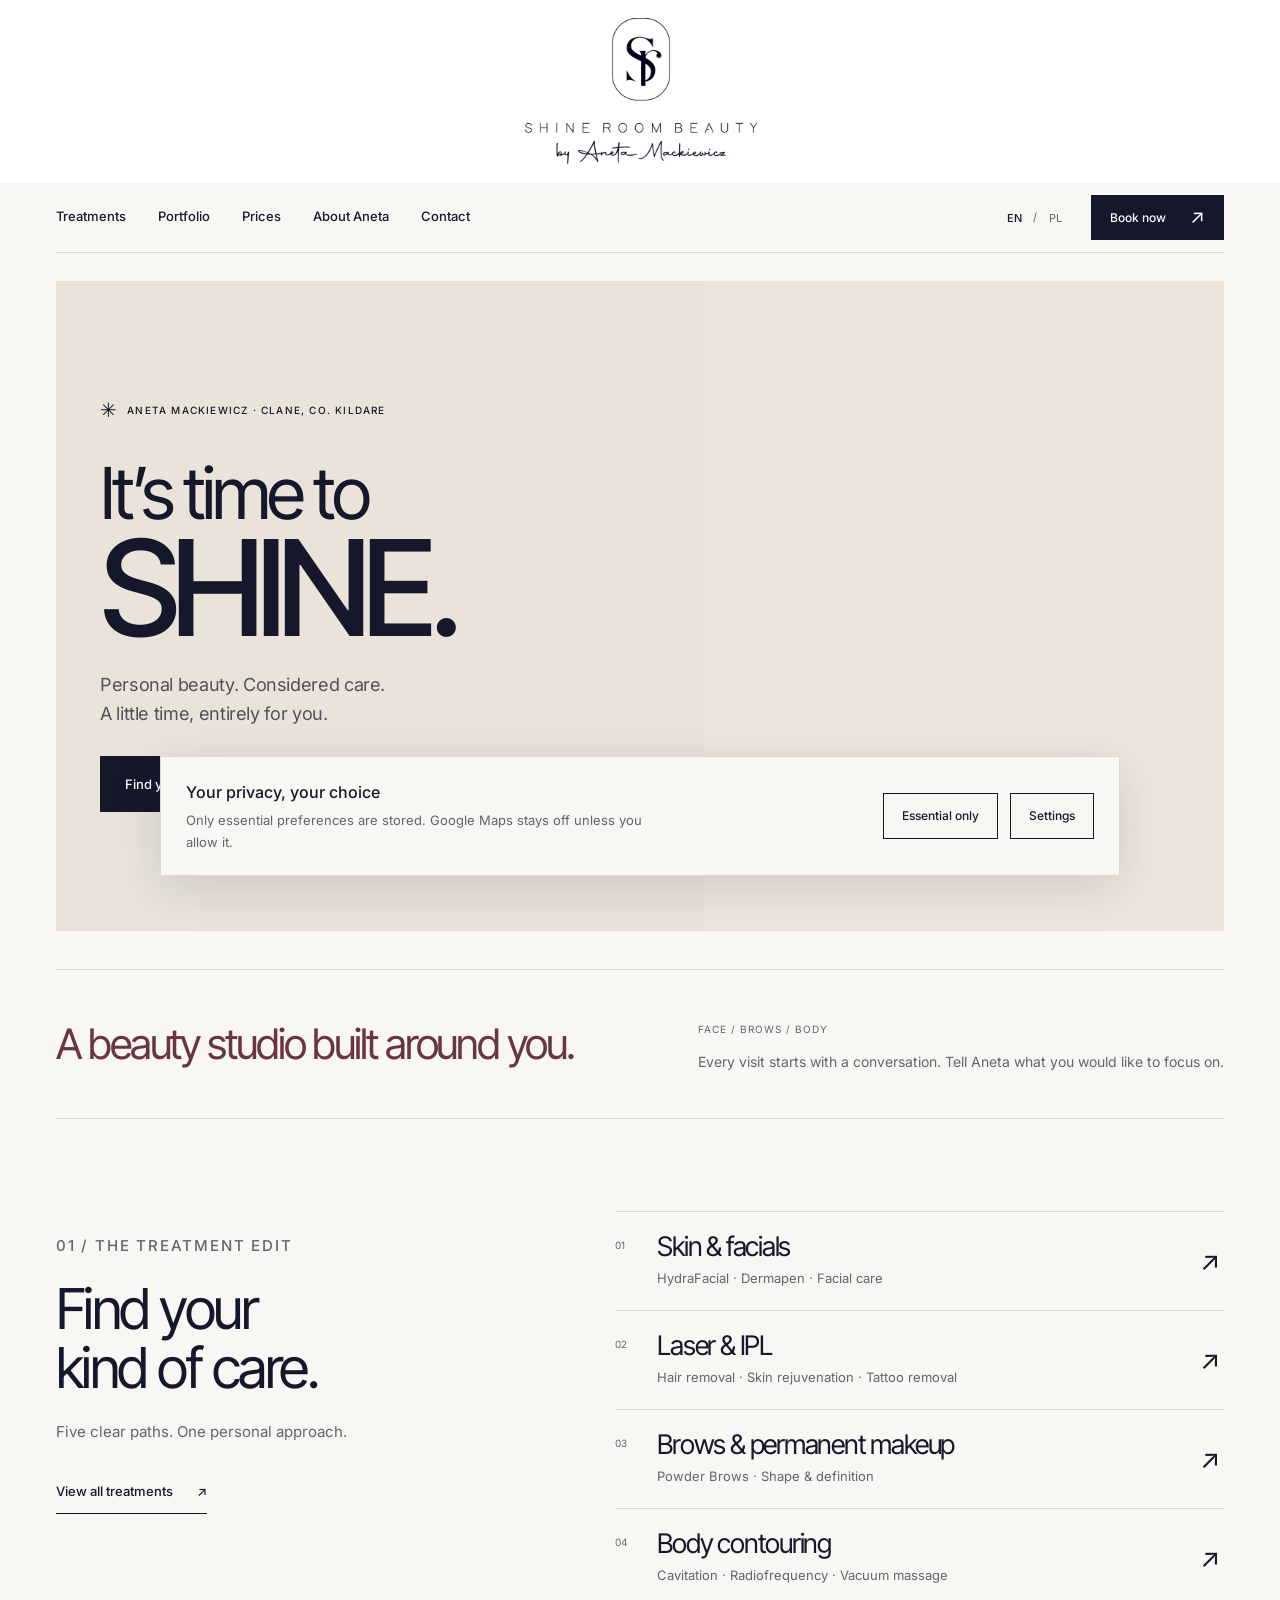
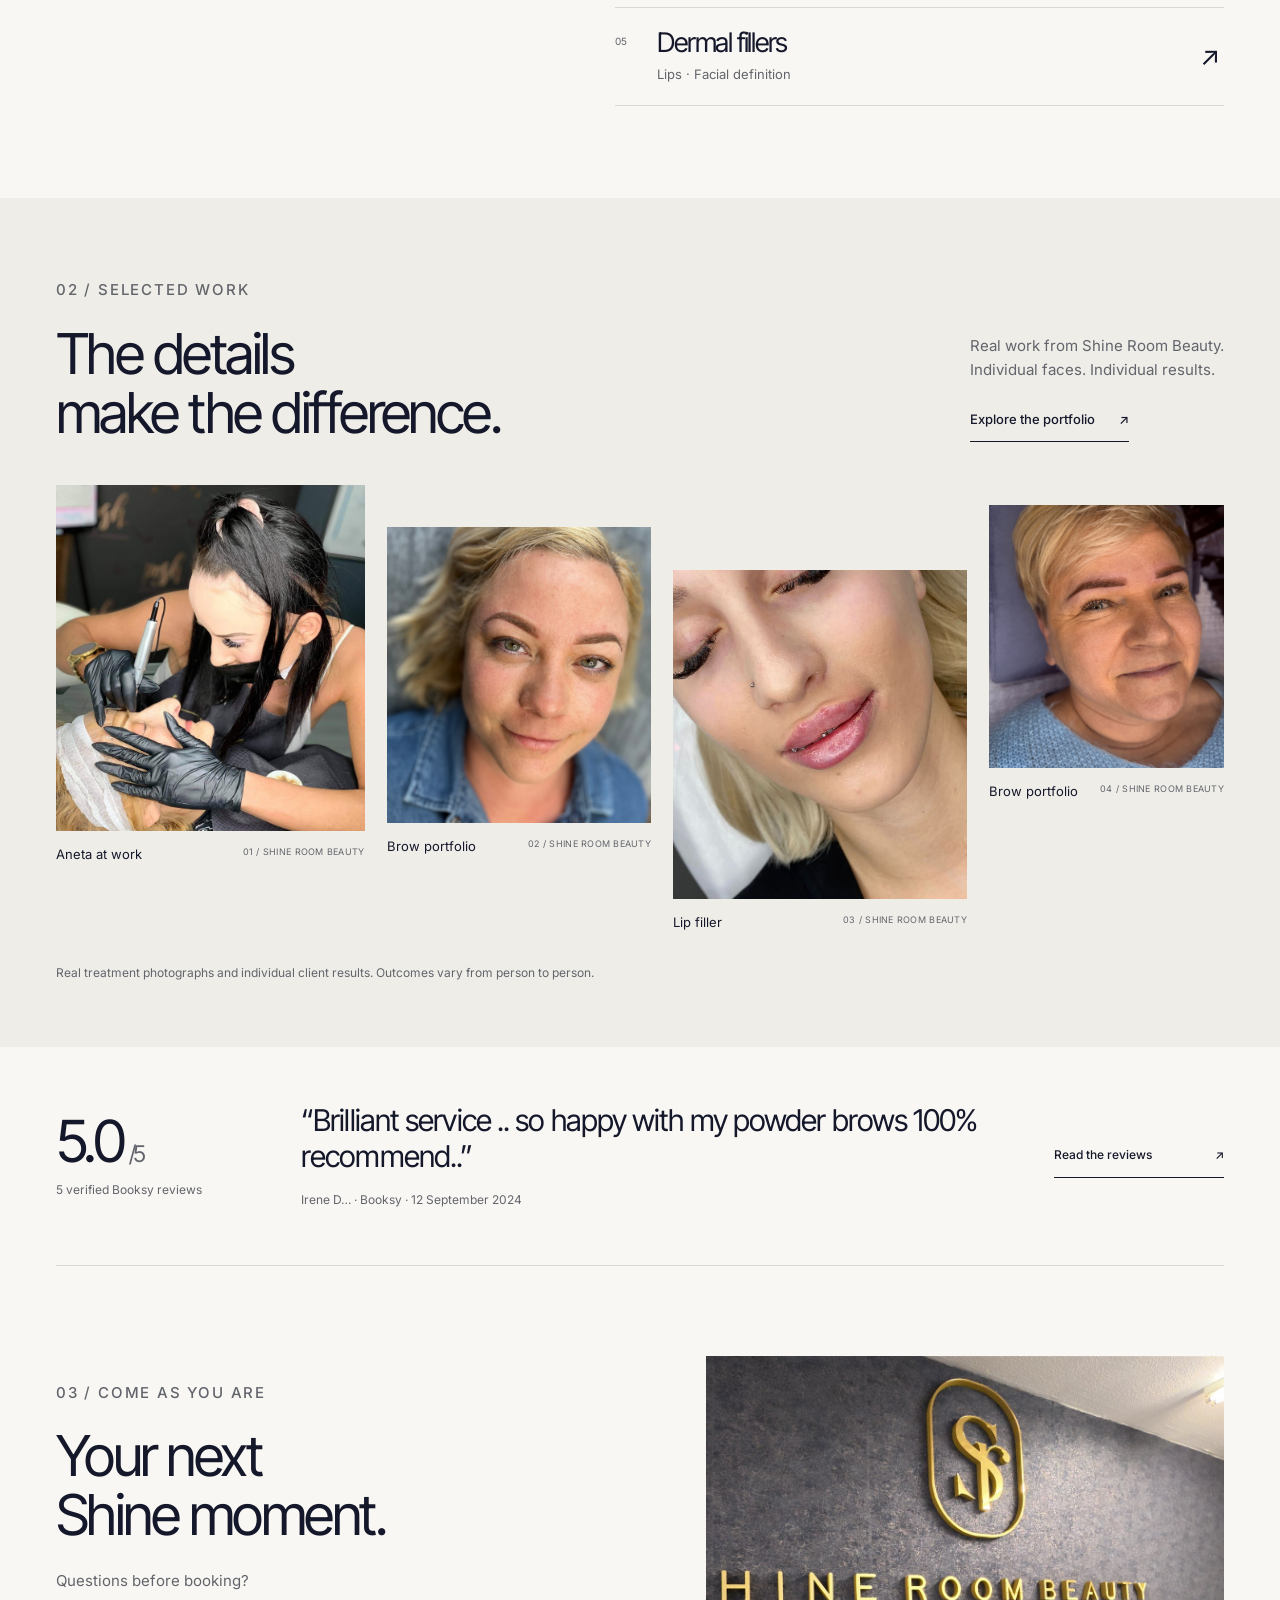
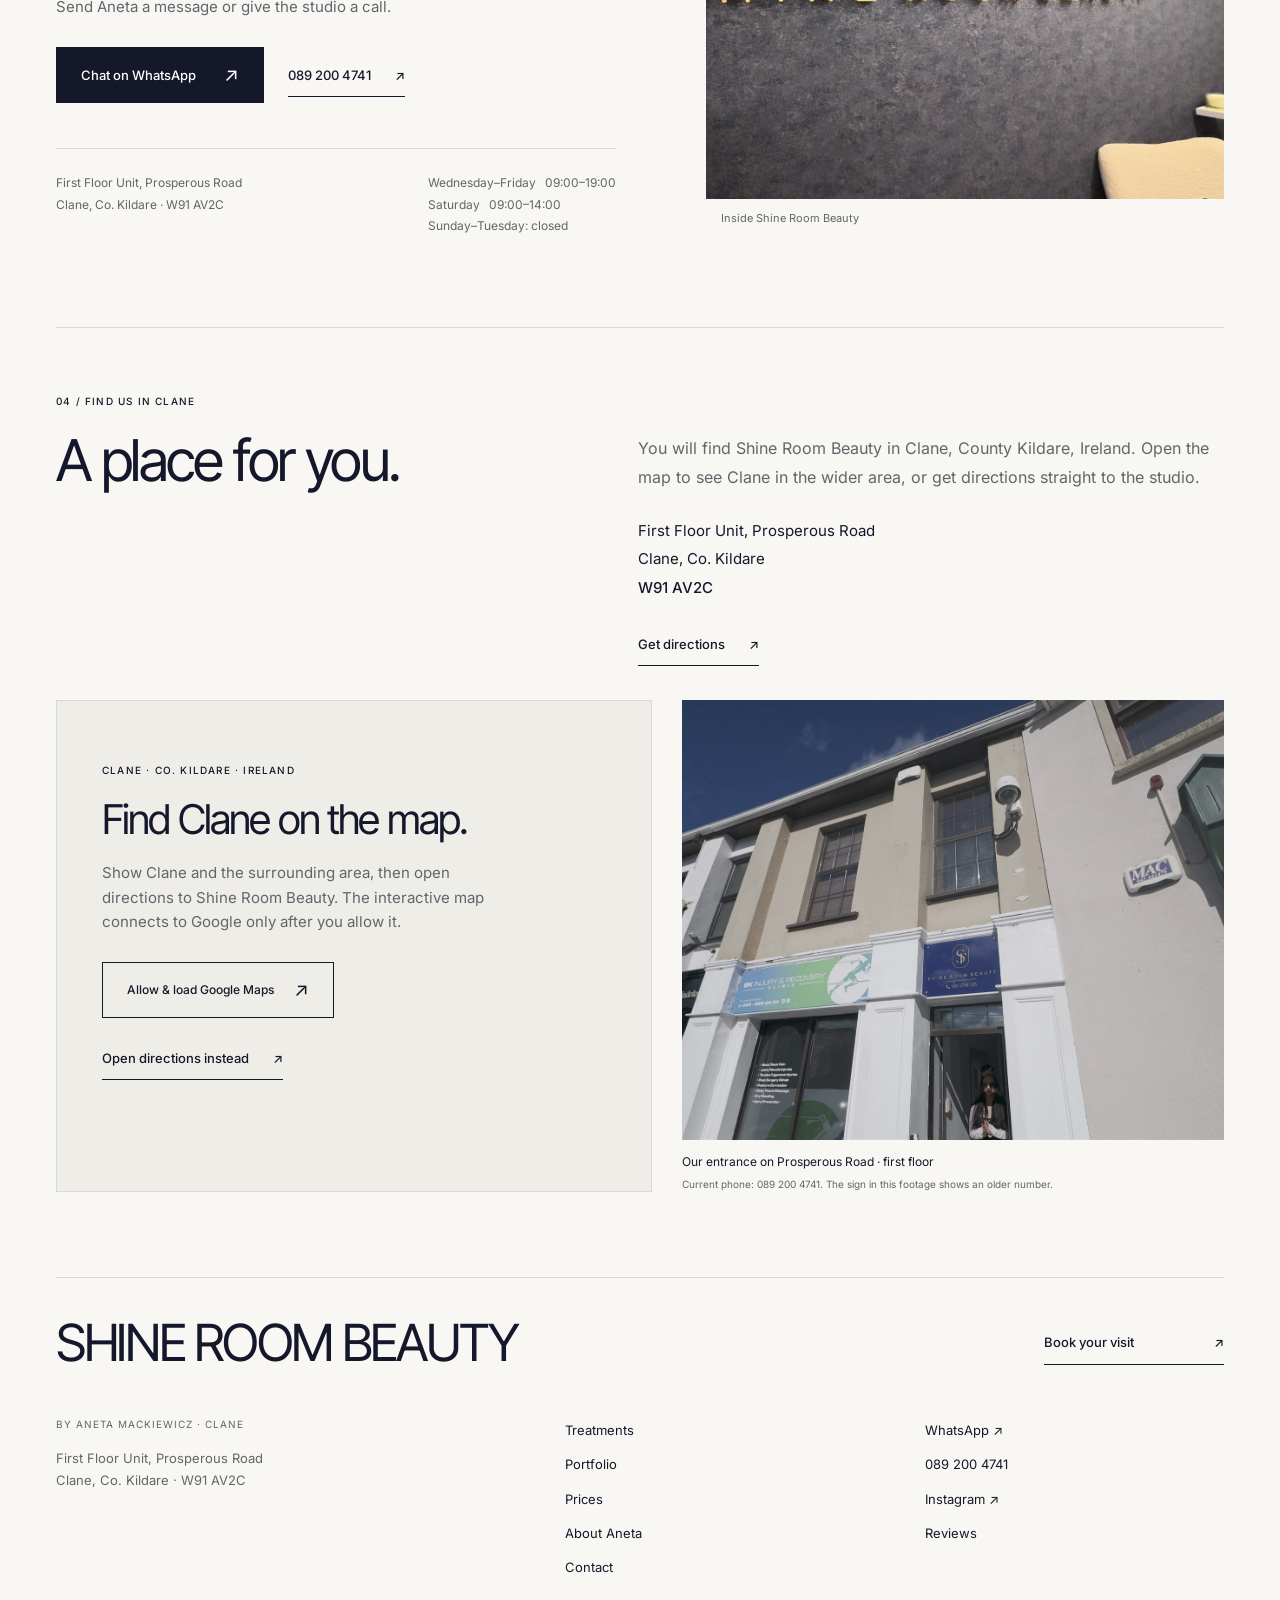
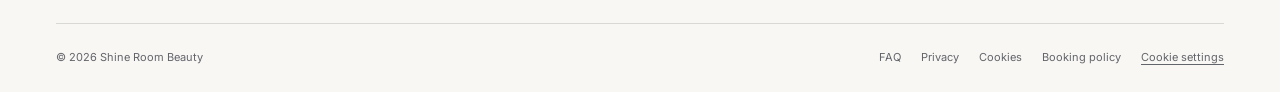
==== commit b491994e: "Add owner-supplied brow photographs and treatment scenes" ====
--- a/index.html
+++ b/index.html
@@ -1,12 +1,14 @@
 <!doctype html>
-<html lang="en" class="" data-static-build="2026-11-13-v3"><head><meta name="robots" content="noindex, nofollow, noarchive"><meta charset="utf-8"><meta name="viewport" content="width=device-width,initial-scale=1"><meta name="theme-color" content="#f8f7f3"><meta name="description" content="Shine Room Beauty by Aneta Mackiewicz in Clane, Kildare. Skin, laser, Powder Brows and body treatments. Book on Booksy or contact Aneta on WhatsApp."><title>Shine Room Beauty | Beauty Salon Clane</title><link rel="stylesheet" href="styles.css"><script src="content.js" defer=""></script><script src="portfolio-data.js" defer=""></script><script src="script.js" defer=""></script><script type="application/ld+json">{"@context":"https://schema.org","@type":"BeautySalon","name":"Shine Room Beauty by Aneta Mackiewicz","telephone":"+353892004741","address":{"@type":"PostalAddress","streetAddress":"First Floor Unit, Prosperous Road","addressLocality":"Clane","addressRegion":"Co. Kildare","postalCode":"W91 AV2C","addressCountry":"IE"},"areaServed":["Clane","Kildare"],"sameAs":["https://www.instagram.com/shine_room_beauty/"],"openingHoursSpecification":[{"@type":"OpeningHoursSpecification","dayOfWeek":["Wednesday","Thursday","Friday"],"opens":"09:00","closes":"19:00"},{"@type":"OpeningHoursSpecification","dayOfWeek":"Saturday","opens":"09:00","closes":"14:00"}]}</script></head>
+<html lang="en" class="" data-static-build="2026-11-15-v4"><head><meta name="robots" content="noindex, nofollow, noarchive"><meta charset="utf-8"><meta name="viewport" content="width=device-width,initial-scale=1"><meta name="theme-color" content="#f8f7f3"><meta name="description" content="Shine Room Beauty by Aneta Mackiewicz in Clane, Kildare. Skin, laser, Powder Brows and body treatments. Book on Booksy or contact Aneta on WhatsApp."><title>Shine Room Beauty | Beauty Salon Clane</title><link rel="stylesheet" href="styles.css?v=74ff2df01545"><script src="content.js?v=9ad624e4fc46" defer=""></script><script src="portfolio-data.js?v=7d68f9ec8c88" defer=""></script><script src="script.js?v=2f74bc1ed1a7" defer=""></script><script type="application/ld+json">{"@context":"https://schema.org","@type":"BeautySalon","name":"Shine Room Beauty by Aneta Mackiewicz","telephone":"+353892004741","address":{"@type":"PostalAddress","streetAddress":"First Floor Unit, Prosperous Road","addressLocality":"Clane","addressRegion":"Co. Kildare","postalCode":"W91 AV2C","addressCountry":"IE"},"areaServed":["Clane","Kildare"],"sameAs":["https://www.instagram.com/shine_room_beauty/"],"openingHoursSpecification":[{"@type":"OpeningHoursSpecification","dayOfWeek":["Wednesday","Thursday","Friday"],"opens":"09:00","closes":"19:00"},{"@type":"OpeningHoursSpecification","dayOfWeek":"Saturday","opens":"09:00","closes":"14:00"}]}</script></head>
 <body data-title-en="Shine Room Beauty | Beauty Salon Clane" data-title-pl="Shine Room Beauty | Salon urody w Clane" data-description-en="Shine Room Beauty by Aneta Mackiewicz in Clane, Kildare. Skin, laser, Powder Brows and body treatments. Book on Booksy or contact Aneta on WhatsApp." data-description-pl="Shine Room Beauty Anety Mackiewicz w Clane, Kildare. Pielęgnacja skóry, laser, brwi pudrowe i zabiegi na ciało. Rezerwuj przez Booksy lub napisz na WhatsApp."><div id="site-shell"><a class="skip-link" href="#main-content"><span data-en="Skip to content" data-pl="Przejdź do treści">Skip to content</span></a><div class="brand-masthead"><a class="brand full-brand" href="index.html" aria-label="Shine Room Beauty by Aneta Mackiewicz"><span class="full-logo"><img src="assets/site/logo.png" alt="Shine Room Beauty by Aneta Mackiewicz" width="1600" height="1600" loading="lazy"></span></a></div><header class="site-header"><div class="header-inner section-wrap"><a class="mobile-home" href="index.html" data-aria-en="Home" data-aria-pl="Strona główna" aria-label="Home">SHINE ROOM</a><nav id="site-nav" aria-label="Primary navigation" data-aria-en="Primary navigation" data-aria-pl="Główna nawigacja"><a href="treatments.html"><span data-en="Treatments" data-pl="Zabiegi">Treatments</span></a><a href="gallery.html"><span data-en="Portfolio" data-pl="Portfolio">Portfolio</span></a><a href="prices.html"><span data-en="Prices" data-pl="Cennik">Prices</span></a><a href="about.html"><span data-en="About Aneta" data-pl="O Anecie">About Aneta</span></a><a href="contact.html"><span data-en="Contact" data-pl="Kontakt">Contact</span></a><div class="mobile-menu-tools"><div class="language-switch" role="group" data-aria-en="Language" data-aria-pl="Język" aria-label="Language"><button type="button" data-lang="en" class="active" aria-pressed="true">EN</button><span aria-hidden="true">/</span><button type="button" data-lang="pl" aria-pressed="false">PL</button></div><a class="button button-small" href="https://booksy.com/en-ie/9393_shine-room-beauty_other_52926_naas" target="_blank" rel="noopener"><span data-en="Book now" data-pl="Zarezerwuj">Book now</span><span aria-hidden="true">↗</span></a></div></nav><div class="header-actions"><div class="language-switch" role="group" data-aria-en="Language" data-aria-pl="Język" aria-label="Language"><button type="button" data-lang="en" class="active" aria-pressed="true">EN</button><span aria-hidden="true">/</span><button type="button" data-lang="pl" aria-pressed="false">PL</button></div><a class="button button-small" href="https://booksy.com/en-ie/9393_shine-room-beauty_other_52926_naas" target="_blank" rel="noopener"><span data-en="Book now" data-pl="Zarezerwuj">Book now</span><span aria-hidden="true">↗</span></a></div><button class="menu-button" type="button" aria-controls="site-nav" aria-expanded="false" aria-label="Open menu"><span></span><span></span></button></div></header></div><main id="main-content"><section class="hero section-wrap"><div class="hero-copy"><div class="eyebrow"><span class="small-cross" aria-hidden="true">✳</span><span>ANETA MACKIEWICZ · CLANE, CO. KILDARE</span></div><h1>It’s time to<br><span>SHINE.</span></h1><p class="hero-description"><span data-en="Personal beauty. Considered care." data-pl="Indywidualne piękno. Uważna pielęgnacja.">Personal beauty. Considered care.</span><br><span data-en="A little time, entirely for you." data-pl="Chwila tylko dla Ciebie.">A little time, entirely for you.</span></p><div class="hero-actions"><a class="button" href="https://booksy.com/en-ie/9393_shine-room-beauty_other_52926_naas" target="_blank" rel="noopener"><span data-en="Find your appointment" data-pl="Umów wizytę">Find your appointment</span><span aria-hidden="true">↗</span></a><a class="plain-link" href="treatments.html"><span data-en="Explore treatments" data-pl="Poznaj zabiegi">Explore treatments</span><span aria-hidden="true">↓</span></a></div><div class="studio-note"><div class="studio-image"><img src="assets/site/studio.jpg" alt="Inside Shine Room Beauty in Clane" data-alt-en="Inside Shine Room Beauty in Clane" data-alt-pl="Wnętrze Shine Room Beauty w Clane" width="2000" height="1125" loading="lazy"></div><div><span data-en="YOUR BEAUTY SPACE" data-pl="TWOJA PRZESTRZEŃ BEAUTY" class="micro-label">YOUR BEAUTY SPACE</span><p><span data-en="A personal studio." data-pl="Kameralne studio.">A personal studio.</span><br><span data-en="A warm welcome." data-pl="Ciepłe powitanie.">A warm welcome.</span></p><a href="about.html"><span data-en="Visit Shine Room" data-pl="Poznaj Shine Room">Visit Shine Room</span><span aria-hidden="true">↗</span></a></div></div></div><figure class="hero-portrait"><div class="portrait-crop"><img src="assets/site/aneta-portrait-v5.jpg" srcset="assets/site/aneta-portrait-v5-480.jpg 480w, assets/site/aneta-portrait-v5-800.jpg 800w, assets/site/aneta-portrait-v5.jpg 1122w" sizes="(max-width:700px) calc(100vw - 40px),520px" alt="Aneta Mackiewicz, founder of Shine Room Beauty" data-alt-en="Aneta Mackiewicz, founder of Shine Room Beauty" data-alt-pl="Aneta Mackiewicz, założycielka Shine Room Beauty" width="1122" height="1402" fetchpriority="high" decoding="async"></div><figcaption><span>ANETA MACKIEWICZ</span><span data-en="Your beauty, made personal." data-pl="Twoje piękno, indywidualnie.">Your beauty, made personal.</span></figcaption></figure></section>
 <section class="intro-line section-wrap"><p><span data-en="A beauty studio built around" data-pl="Studio urody stworzone z myślą o">A beauty studio built around</span> <span data-en="you." data-pl="Tobie.">you.</span></p><div><span data-en="FACE / BROWS / BODY" data-pl="TWARZ / BRWI / CIAŁO" class="micro-label">FACE / BROWS / BODY</span><p><span data-en="Every visit starts with a conversation. Tell Aneta what you would like to focus on." data-pl="Każda wizyta zaczyna się od rozmowy. Powiedz Anecie, co jest dla Ciebie ważne.">Every visit starts with a conversation. Tell Aneta what you would like to focus on.</span></p></div></section>
 <section class="treatments section-wrap"><div class="section-heading"><div><p data-en="01 / THE TREATMENT EDIT" data-pl="01 / ZABIEGI" class="eyebrow">01 / THE TREATMENT EDIT</p><h2><span data-en="Find your" data-pl="Wybierz swoją">Find your</span><br><span data-en="kind of care." data-pl="pielęgnację.">kind of care.</span></h2><p data-en="Five clear paths. One personal approach." data-pl="Pięć kierunków. Indywidualne podejście.">Five clear paths. One personal approach.</p><a class="plain-link" href="treatments.html"><span data-en="View all treatments" data-pl="Zobacz wszystkie zabiegi">View all treatments</span><span aria-hidden="true">↗</span></a></div><div class="treatment-list"><a href="treatments.html#skin-glow"><span class="number">01</span><div><h3 data-en="Skin &amp; facials" data-pl="Twarz i pielęgnacja">Skin &amp; facials</h3><p data-en="HydraFacial · Dermapen · Facial care" data-pl="HydraFacial · Dermapen · Pielęgnacja twarzy">HydraFacial · Dermapen · Facial care</p></div><span class="row-arrow" aria-hidden="true">↗</span></a><a href="treatments.html#laser-ipl"><span class="number">02</span><div><h3 data-en="Laser &amp; IPL" data-pl="Laser i IPL">Laser &amp; IPL</h3><p data-en="Hair removal · Skin rejuvenation · Tattoo removal" data-pl="Depilacja · Fotoodmładzanie · Usuwanie tatuażu">Hair removal · Skin rejuvenation · Tattoo removal</p></div><span class="row-arrow" aria-hidden="true">↗</span></a><a href="treatments.html#brows-features"><span class="number">03</span><div><h3 data-en="Brows &amp; permanent makeup" data-pl="Brwi i makijaż permanentny">Brows &amp; permanent makeup</h3><p data-en="Powder Brows · Shape &amp; definition" data-pl="Brwi pudrowe · Kształt i podkreślenie">Powder Brows · Shape &amp; definition</p></div><span class="row-arrow" aria-hidden="true">↗</span></a><a href="treatments.html#body-definition"><span class="number">04</span><div><h3 data-en="Body contouring" data-pl="Modelowanie sylwetki">Body contouring</h3><p data-en="Cavitation · Radiofrequency · Vacuum massage" data-pl="Kawitacja · Fale radiowe · Masaż próżniowy">Cavitation · Radiofrequency · Vacuum massage</p></div><span class="row-arrow" aria-hidden="true">↗</span></a><a href="treatments.html#dermal-fillers"><span class="number">05</span><div><h3 data-en="Dermal fillers" data-pl="Wypełniacze">Dermal fillers</h3><p data-en="Lips · Facial definition" data-pl="Usta · Podkreślenie rysów">Lips · Facial definition</p></div><span class="row-arrow" aria-hidden="true">↗</span></a></div></div></section>
-<section class="portfolio"><div class="section-wrap"><div class="portfolio-heading"><div><p data-en="02 / SELECTED WORK" data-pl="02 / WYBRANE REALIZACJE" class="eyebrow">02 / SELECTED WORK</p><h2><span data-en="The details" data-pl="To detale">The details</span><br><span data-en="make the difference." data-pl="robią różnicę.">make the difference.</span></h2></div><div><p><span data-en="Real work from Shine Room Beauty." data-pl="Prawdziwe realizacje Shine Room Beauty.">Real work from Shine Room Beauty.</span><br><span data-en="Individual faces. Individual results." data-pl="Różne twarze. Indywidualne efekty.">Individual faces. Individual results.</span></p><a class="plain-link" href="gallery.html"><span data-en="Explore the portfolio" data-pl="Zobacz portfolio">Explore the portfolio</span><span aria-hidden="true">↗</span></a></div></div><div class="portfolio-grid home-portfolio" id="home-portfolio"><a class="portfolio-card" data-photo="powder-brows-01" data-category="brows" aria-label="View image: Powder Brows" href="assets/site/portfolio/brows-01.jpeg"><span class="work-image"><img src="assets/site/portfolio/brows-01.jpeg" alt="Powder Brows" width="1284" height="1284" loading="lazy" decoding="async"></span><span class="work-caption"><span>Powder Brows</span><small>01 / SHINE ROOM BEAUTY</small></span></a><a class="portfolio-card" data-photo="lips-01" data-category="lips" aria-label="View image: Lip filler" href="assets/site/portfolio/lips-01.jpeg"><span class="work-image"><img src="assets/site/portfolio/lips-01.jpeg" alt="Lip filler" width="1536" height="1024" loading="lazy" decoding="async"></span><span class="work-caption"><span>Lip filler</span><small>02 / SHINE ROOM BEAUTY</small></span></a><a class="portfolio-card" data-photo="powder-brows-03" data-category="brows" aria-label="View image: Powder Brows" href="assets/site/portfolio/brows-03.jpeg"><span class="work-image"><img src="assets/site/portfolio/brows-03.jpeg" alt="Powder Brows" width="2340" height="2340" loading="lazy" decoding="async"></span><span class="work-caption"><span>Powder Brows</span><small>03 / SHINE ROOM BEAUTY</small></span></a><a class="portfolio-card" data-photo="powder-brows-04" data-category="brows" aria-label="View image: Powder Brows — a closer look" href="assets/site/portfolio/brows-04.jpeg"><span class="work-image rotated"><img src="assets/site/portfolio/brows-04.jpeg" alt="Powder Brows — a closer look" width="1536" height="1024" loading="lazy" decoding="async" style="--photo-rotation:90deg"></span><span class="work-caption"><span>Powder Brows — a closer look</span><small>04 / SHINE ROOM BEAUTY</small></span></a></div><p data-en="Photographs show individual results. Outcomes vary from person to person." data-pl="Zdjęcia przedstawiają indywidualne efekty. Rezultaty mogą się różnić." class="results-note">Photographs show individual results. Outcomes vary from person to person.</p></div></section>
+<section class="portfolio"><div class="section-wrap"><div class="portfolio-heading"><div><p data-en="02 / SELECTED WORK" data-pl="02 / WYBRANE REALIZACJE" class="eyebrow">02 / SELECTED WORK</p><h2><span data-en="The details" data-pl="To detale">The details</span><br><span data-en="make the difference." data-pl="robią różnicę.">make the difference.</span></h2></div><div><p><span data-en="Real work from Shine Room Beauty." data-pl="Prawdziwe realizacje Shine Room Beauty.">Real work from Shine Room Beauty.</span><br><span data-en="Individual faces. Individual results." data-pl="Różne twarze. Indywidualne efekty.">Individual faces. Individual results.</span></p><a class="plain-link" href="gallery.html"><span data-en="Explore the portfolio" data-pl="Zobacz portfolio">Explore the portfolio</span><span aria-hidden="true">↗</span></a></div></div><div class="portfolio-grid home-portfolio" id="home-portfolio"><a class="portfolio-card" data-photo="brows-session-01" data-category="studio" aria-label="View image: Aneta at work" href="assets/site/new-2026-11/brow-treatment-aneta.jpg"><span class="work-image"><img src="assets/site/new-2026-11/brow-treatment-aneta.jpg" alt="Aneta at work" width="1536" height="2048" loading="lazy" decoding="async"></span><span class="work-caption"><span>Aneta at work</span><small>01 / SHINE ROOM BEAUTY</small></span></a><a class="portfolio-card" data-photo="brows-new-denim" data-category="brows" aria-label="View image: Brow portfolio" href="assets/site/new-2026-11/brows-client-denim.jpg"><span class="work-image"><img src="assets/site/new-2026-11/brows-client-denim.jpg" alt="Brow portfolio" width="1200" height="1600" loading="lazy" decoding="async"></span><span class="work-caption"><span>Brow portfolio</span><small>02 / SHINE ROOM BEAUTY</small></span></a><a class="portfolio-card" data-photo="lips-01" data-category="lips" aria-label="View image: Lip filler" href="assets/site/portfolio/lips-01.jpeg"><span class="work-image"><img src="assets/site/portfolio/lips-01.jpeg" alt="Lip filler" width="1536" height="1024" loading="lazy" decoding="async"></span><span class="work-caption"><span>Lip filler</span><small>03 / SHINE ROOM BEAUTY</small></span></a><a class="portfolio-card" data-photo="brows-new-blonde" data-category="brows" aria-label="View image: Brow portfolio" href="assets/site/new-2026-11/brows-client-blonde.jpg"><span class="work-image"><img src="assets/site/new-2026-11/brows-client-blonde.jpg" alt="Brow portfolio" width="1200" height="1600" loading="lazy" decoding="async"></span><span class="work-caption"><span>Brow portfolio</span><small>04 / SHINE ROOM BEAUTY</small></span></a></div><p data-en="Real treatment photographs and individual client results. Outcomes vary from person to person." data-pl="Prawdziwe zdjęcia zabiegów i indywidualnych realizacji. Rezultaty mogą się różnić." class="results-note">Real treatment photographs and individual client results. Outcomes vary from person to person.</p></div></section>
 <section class="review section-wrap"><div class="review-rating"><span>5.0<span>/5</span></span><p data-en="5 verified Booksy reviews" data-pl="5 zweryfikowanych opinii Booksy">5 verified Booksy reviews</p></div><blockquote><p data-en="“Brilliant service .. so happy with my powder brows 100% recommend..”" data-pl="„Świetna obsługa… Jestem bardzo zadowolona z brwi pudrowych, polecam w 100%.”">“Brilliant service .. so happy with my powder brows 100% recommend..”</p><cite data-en="Irene D… · Booksy · 12 September 2024" data-pl="Irene D… · Booksy · 12 września 2024 · tłumaczenie">Irene D… · Booksy · 12 September 2024</cite></blockquote><a class="plain-link" href="https://booksy.com/en-ie/9393_shine-room-beauty_other_52926_naas" target="_blank" rel="noopener"><span data-en="Read the reviews" data-pl="Przeczytaj opinie">Read the reviews</span><span aria-hidden="true">↗</span></a></section>
 <section class="visit section-wrap"><div class="visit-copy"><p data-en="03 / COME AS YOU ARE" data-pl="03 / ZAPRASZAMY DO STUDIA" class="eyebrow">03 / COME AS YOU ARE</p><h2><span data-en="Your next" data-pl="Twój kolejny">Your next</span><br><span data-en="Shine moment." data-pl="Shine moment.">Shine moment.</span></h2><p><span data-en="Questions before booking?" data-pl="Masz pytanie przed rezerwacją?">Questions before booking?</span><br><span data-en="Send Aneta a message or give the studio a call." data-pl="Napisz do Anety lub zadzwoń do studia.">Send Aneta a message or give the studio a call.</span></p><div class="contact-actions"><a class="button" href="https://wa.me/353892004741" target="_blank" rel="noopener"><span data-en="Chat on WhatsApp" data-pl="Napisz na WhatsApp">Chat on WhatsApp</span><span aria-hidden="true">↗</span></a><a class="plain-link" href="tel:+353892004741">089 200 4741 <span aria-hidden="true">↗</span></a></div><div class="visit-details"><address>First Floor Unit, Prosperous Road<br>Clane, Co. Kildare · W91 AV2C</address><p><span data-en="Wednesday–Friday" data-pl="Środa–piątek">Wednesday–Friday</span> &nbsp; 09:00–19:00<br><span data-en="Saturday" data-pl="Sobota">Saturday</span> &nbsp; 09:00–14:00<br><span data-en="Sunday–Tuesday: closed" data-pl="Niedziela–wtorek: zamknięte">Sunday–Tuesday: closed</span></p></div></div><div class="visit-photo"><img src="assets/site/studio-detail.jpg" alt="Shine Room Beauty logo in the studio" data-alt-en="Shine Room Beauty logo in the studio" data-alt-pl="Logo Shine Room Beauty we wnętrzu studia" width="1800" height="1013" loading="lazy"><p data-en="Inside Shine Room Beauty" data-pl="Wnętrze Shine Room Beauty" class="studio-photo-label">Inside Shine Room Beauty</p></div></section><section class="home-location section-wrap" aria-labelledby="home-location-title"><div class="location-intro"><p class="eyebrow"><span data-en="04 / FIND US IN CLANE" data-pl="04 / DOJAZD DO CLANE">04 / FIND US IN CLANE</span></p><h2 id="home-location-title"><span data-en="A place for you." data-pl="Miejsce dla Ciebie.">A place for you.</span></h2><p><span data-en="You will find Shine Room Beauty in Clane, County Kildare, Ireland. Open the map to see Clane in the wider area, or get directions straight to the studio." data-pl="Shine Room Beauty znajdziesz w Clane, w hrabstwie Kildare w Irlandii. Włącz mapę, żeby zobaczyć położenie Clane w okolicy, lub wyznacz trasę bezpośrednio do salonu.">You will find Shine Room Beauty in Clane, County Kildare, Ireland. Open the map to see Clane in the wider area, or get directions straight to the studio.</span></p><address>First Floor Unit, Prosperous Road<br>Clane, Co. Kildare<br><strong>W91 AV2C</strong></address><a class="plain-link" href="https://www.google.com/maps/dir/?api=1&amp;destination=Shine+Room+Beauty%2C+W91+AV2C%2C+Clane%2C+Ireland" target="_blank" rel="noopener"><span data-en="Get directions" data-pl="Wyznacz trasę">Get directions</span><span aria-hidden="true">↗</span></a></div><div class="arrival-grid"><div class="map-wrap" id="home-google-map" data-google-map=""><div class="map-placeholder"><p class="eyebrow">CLANE · CO. KILDARE · IRELAND</p><h3>Find Clane on the map.</h3><p>Show Clane and the surrounding area, then open directions to Shine Room Beauty. The interactive map connects to Google only after you allow it.</p><button class="button button-outline" type="button" data-load-map="">Allow &amp; load Google Maps<span aria-hidden="true">↗</span></button><a class="plain-link" href="https://www.google.com/maps/dir/?api=1&amp;destination=Shine+Room+Beauty%2C+W91+AV2C%2C+Clane%2C+Ireland" target="_blank" rel="noopener">Open directions instead<span aria-hidden="true">↗</span></a></div></div><figure class="exterior-photo"><img src="assets/site/studio-exterior.jpg" alt="The real Shine Room Beauty building and entrance on Prosperous Road, Clane" data-alt-en="The real Shine Room Beauty building and entrance on Prosperous Road, Clane" data-alt-pl="Prawdziwy budynek i wejście do Shine Room Beauty przy Prosperous Road w Clane" width="1800" height="1013" loading="lazy"><figcaption><span data-en="Our entrance on Prosperous Road · first floor" data-pl="Nasze wejście przy Prosperous Road · pierwsze piętro">Our entrance on Prosperous Road · first floor</span><small><span data-en="Current phone: 089 200 4741. The sign in this footage shows an older number." data-pl="Aktualny telefon: 089 200 4741. Szyld na nagraniu pokazuje wcześniejszy numer.">Current phone: 089 200 4741. The sign in this footage shows an older number.</span></small></figcaption></figure></div></section></main><div id="site-footer"><footer class="site-footer section-wrap"><div class="footer-top"><a class="footer-name" href="index.html">SHINE ROOM BEAUTY</a><a class="plain-link" href="https://booksy.com/en-ie/9393_shine-room-beauty_other_52926_naas" target="_blank" rel="noopener"><span data-en="Book your visit" data-pl="Zarezerwuj wizytę">Book your visit</span><span aria-hidden="true">↗</span></a></div><div class="footer-grid"><div><p class="micro-label">BY ANETA MACKIEWICZ · CLANE</p><address>First Floor Unit, Prosperous Road<br>Clane, Co. Kildare · W91 AV2C</address></div><div class="footer-links"><a href="treatments.html"><span data-en="Treatments" data-pl="Zabiegi">Treatments</span></a><a href="gallery.html"><span data-en="Portfolio" data-pl="Portfolio">Portfolio</span></a><a href="prices.html"><span data-en="Prices" data-pl="Cennik">Prices</span></a><a href="about.html"><span data-en="About Aneta" data-pl="O Anecie">About Aneta</span></a><a href="contact.html"><span data-en="Contact" data-pl="Kontakt">Contact</span></a></div><div class="footer-links"><a href="https://wa.me/353892004741" target="_blank" rel="noopener">WhatsApp ↗</a><a href="tel:+353892004741">089 200 4741</a><a href="https://www.instagram.com/shine_room_beauty/" target="_blank" rel="noopener">Instagram ↗</a><a href="reviews.html"><span data-en="Reviews" data-pl="Opinie">Reviews</span></a></div></div><div class="footer-bottom"><span>© 2026 Shine Room Beauty</span><div><a href="faq.html">FAQ</a><a href="privacy.html"><span data-en="Privacy" data-pl="Prywatność">Privacy</span></a><a href="cookies.html">Cookies</a><a href="booking-policy.html"><span data-en="Booking policy" data-pl="Zasady rezerwacji">Booking policy</span></a><button type="button" data-privacy-settings=""><span data-en="Cookie settings" data-pl="Ustawienia cookies">Cookie settings</span></button></div></div></footer><div class="mobile-contact"><a href="https://wa.me/353892004741" target="_blank" rel="noopener">WhatsApp <span aria-hidden="true">↗</span></a><a href="tel:+353892004741"><span data-en="Call the studio" data-pl="Zadzwoń">Call the studio</span><span aria-hidden="true">↗</span></a></div><aside class="cookie-banner" id="cookie-banner" hidden=""><div><strong><span data-en="Your privacy, your choice" data-pl="Twoja prywatność, Twój wybór">Your privacy, your choice</span></strong><p><span data-en="Only essential preferences are stored. Google Maps stays off unless you allow it." data-pl="Zapisujemy tylko niezbędne preferencje. Mapy Google pozostają wyłączone, dopóki na nie nie zezwolisz.">Only essential preferences are stored. Google Maps stays off unless you allow it.</span></p></div><div class="cookie-actions"><button class="button button-outline" type="button" data-cookie-essential=""><span data-en="Essential only" data-pl="Tylko niezbędne">Essential only</span></button><button class="button button-outline" type="button" data-privacy-settings=""><span data-en="Settings" data-pl="Ustawienia">Settings</span></button></div></aside><dialog class="privacy-dialog" id="privacy-dialog" aria-labelledby="privacy-title"><form method="dialog"><button class="dialog-close" value="close" aria-label="Close" data-aria-en="Close" data-aria-pl="Zamknij">×</button><p class="eyebrow"><span data-en="Privacy preferences" data-pl="Preferencje prywatności">Privacy preferences</span></p><h2 id="privacy-title"><span data-en="Make yourself comfortable." data-pl="Zdecyduj po swojemu.">Make yourself comfortable.</span></h2><p><span data-en="This site has no advertising or analytics. Your language and privacy choices are stored on this device." data-pl="Ta strona nie używa reklam ani analityki. Wybór języka i prywatności zapisujemy na tym urządzeniu.">This site has no advertising or analytics. Your language and privacy choices are stored on this device.</span></p><label class="privacy-toggle"><input type="checkbox" id="map-consent"><span><strong>Google Maps</strong><small data-en="Allow the embedded map. Google may process information under its own privacy policy." data-pl="Zezwól na osadzoną mapę. Google może przetwarzać informacje zgodnie ze swoją polityką prywatności.">Allow the embedded map. Google may process information under its own privacy policy.</small></span></label><a class="plain-link" href="cookies.html"><span data-en="Read the cookies policy" data-pl="Przeczytaj politykę cookies">Read the cookies policy</span><span aria-hidden="true">↗</span></a><button class="button" type="button" id="save-privacy"><span data-en="Save preferences" data-pl="Zapisz preferencje">Save preferences</span><span aria-hidden="true">↗</span></button></form></dialog><dialog class="lightbox" id="lightbox" aria-labelledby="lightbox-title"><button class="dialog-close" type="button" data-close-lightbox="" aria-label="Close image" data-aria-en="Close image" data-aria-pl="Zamknij zdjęcie">×</button><div class="lightbox-image"></div><div class="lightbox-caption"><h2 id="lightbox-title"></h2><p id="lightbox-description"></p></div><div class="lightbox-controls"><button type="button" data-photo-prev="" aria-label="Previous image" data-aria-en="Previous image" data-aria-pl="Poprzednie zdjęcie">←</button><span id="photo-count"></span><button type="button" data-photo-next="" aria-label="Next image" data-aria-en="Next image" data-aria-pl="Następne zdjęcie">→</button></div></dialog></div><noscript><p class="section-wrap page-section">For the complete treatment menu and reservations, <a href="https://booksy.com/en-ie/9393_shine-room-beauty_other_52926_naas">open Booksy</a>. Call <a href="tel:+353892004741">089 200 4741</a> or <a href="https://wa.me/353892004741">contact Aneta on WhatsApp</a>.</p></noscript>
 
 
+
+
 </body></html>
 
--- a/styles.css
+++ b/styles.css
@@ -34,6 +34,7 @@
 .home-location{display:block}.location-intro{display:grid;grid-template-columns:1fr 1.2fr;gap:0 8%;margin-bottom:34px}.location-intro>.eyebrow{grid-column:1/-1}.location-intro h2{grid-column:1;grid-row:2/5;max-width:420px}.location-intro>p:not(.eyebrow),.location-intro address,.location-intro>.plain-link{grid-column:2}.location-intro>.plain-link{justify-self:start}.arrival-grid{display:grid;grid-template-columns:1.1fr 1fr;gap:30px}.arrival-grid .map-wrap,.arrival-grid .map-placeholder{min-height:440px;margin-top:0}.arrival-grid iframe{height:440px}.exterior-photo{margin:0;min-width:0;display:flex;flex-direction:column}.exterior-photo>img{width:100%;height:440px;object-fit:cover;object-position:55% 50%}.exterior-photo figcaption{font-size:12px;line-height:1.6;margin-top:12px;color:var(--ink)}.exterior-photo figcaption small{display:block;font-size:10px;line-height:1.6;color:var(--muted);margin-top:5px}.arrival-contact{display:grid;grid-template-columns:.75fr 1.3fr;gap:8%;padding-block:15px 70px;align-items:center}.arrival-contact h2{font-size:clamp(36px,4.5vw,58px);margin-top:24px}.arrival-contact>div>p:last-child{color:var(--muted);font-size:16px;line-height:1.8;margin-top:25px}.arrival-contact .exterior-photo>img{height:auto;aspect-ratio:16/11}
 @media(max-width:1000px){.home-portfolio{grid-template-columns:1fr 1fr;gap:35px 22px}.home-portfolio .portfolio-card:nth-child(3){margin-top:0}.home-portfolio .portfolio-card:nth-child(4){margin-top:40px}.arrival-grid{gap:22px}.arrival-grid .map-placeholder{padding:28px}.arrival-grid .map-placeholder h3{font-size:34px}.arrival-grid .map-placeholder .button{font-size:10px;gap:15px;padding-inline:15px}.arrival-contact{gap:6%;grid-template-columns:1fr 1.3fr}}
 @media(max-width:700px){.home-portfolio{gap:24px 14px}.home-portfolio .portfolio-card:nth-child(2),.home-portfolio .portfolio-card:nth-child(4){margin-top:30px}.home-portfolio .portfolio-card:nth-child(3){display:block;margin-top:0}.treatment-atmosphere{margin-top:25px;margin-bottom:30px}.treatment-atmosphere img{aspect-ratio:1.8}.treatment-atmosphere figcaption{font-size:10px}.service-work-strip{gap:14px;margin-top:25px}.service-work-strip .work-caption{font-size:11px}.service-work-strip .work-image{aspect-ratio:1/1.18}.service-work-strip.single-work .work-image{aspect-ratio:1.4}.location-intro{display:block;margin-bottom:30px}.location-intro h2{margin-top:20px}.arrival-grid{display:block}.arrival-grid .map-wrap,.arrival-grid .map-placeholder{min-height:410px}.arrival-grid iframe{height:410px}.arrival-grid .exterior-photo{margin-top:28px}.exterior-photo>img{height:auto;aspect-ratio:16/11;object-fit:cover;object-position:center}.exterior-photo figcaption{font-size:11px}.exterior-photo figcaption small{font-size:10px}.arrival-contact{display:flex;flex-direction:column;gap:30px;padding-block:15px 45px;align-items:stretch}.arrival-contact h2{font-size:40px;margin-top:20px}.arrival-contact>div>p:last-child{font-size:15px;margin-top:20px}.arrival-contact .exterior-photo>img{aspect-ratio:16/11}}
+.filter-bar{flex-wrap:wrap;row-gap:9px}.about-photo{aspect-ratio:1}.about-photo img{object-position:center top}.portfolio-card[data-category="studio"] .work-image img{object-position:center 25%}
 /* Shared motion language for links and every button, without changing layout. */
 a,button,summary{transition:color .2s ease,background-color .2s ease,border-color .2s ease,box-shadow .2s ease,transform .2s ease,opacity .2s ease;-webkit-tap-highlight-color:transparent}
 .button,.filter-bar button,.cookie-actions button,.lightbox-controls button,.map-withdraw,.language-switch button,.dialog-close,.menu-button{will-change:transform}
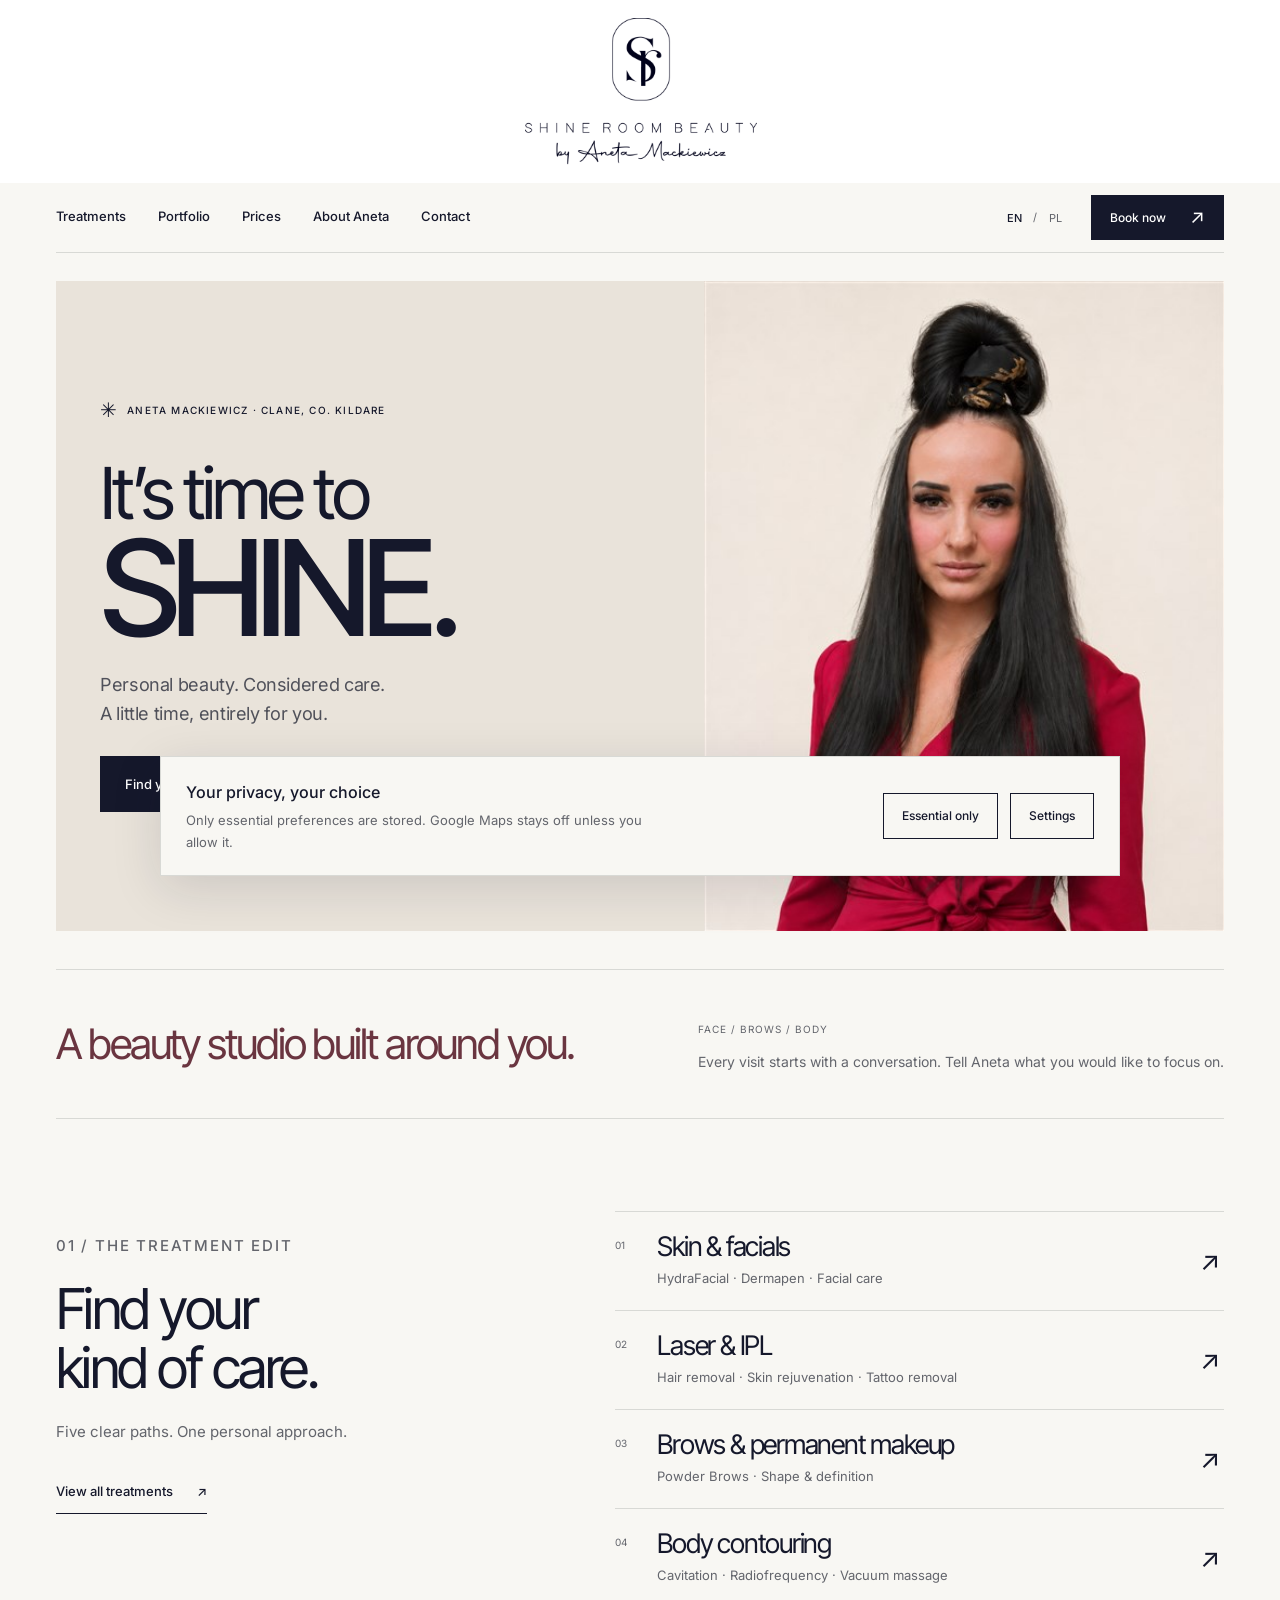
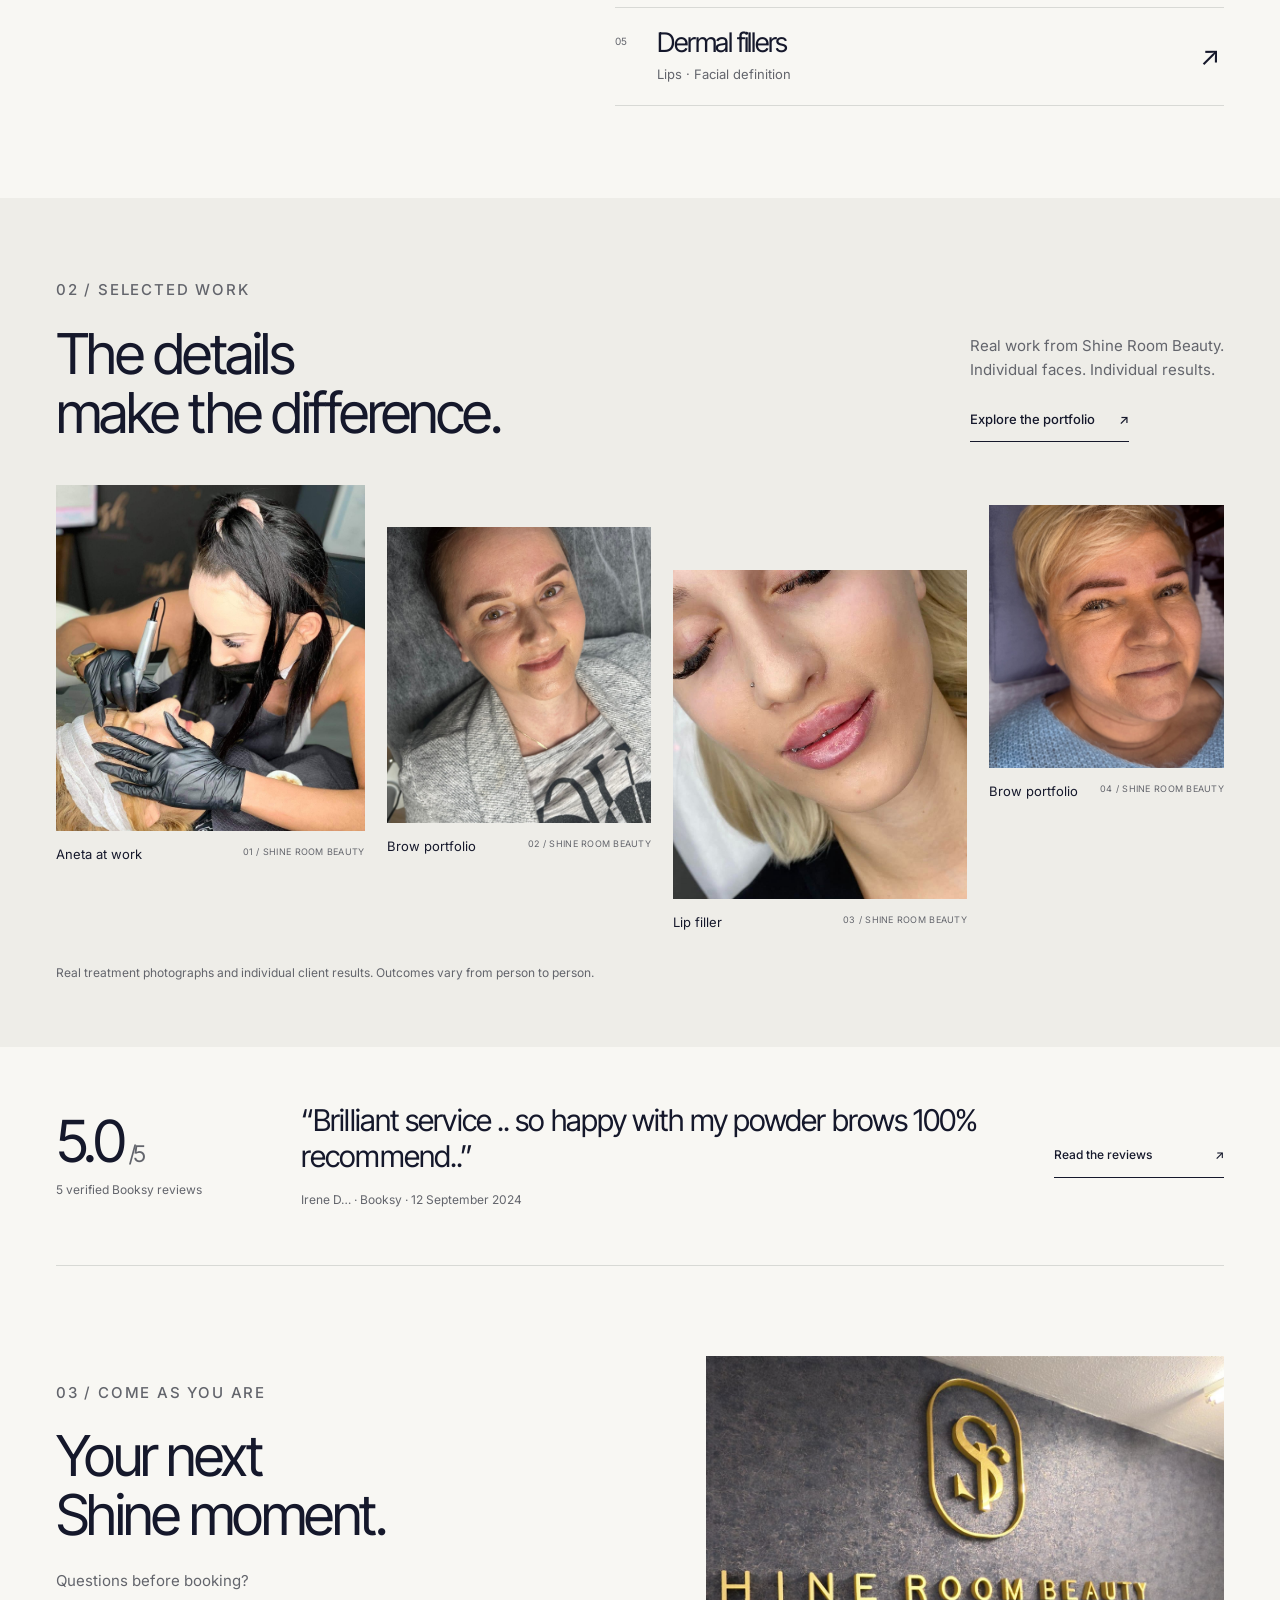
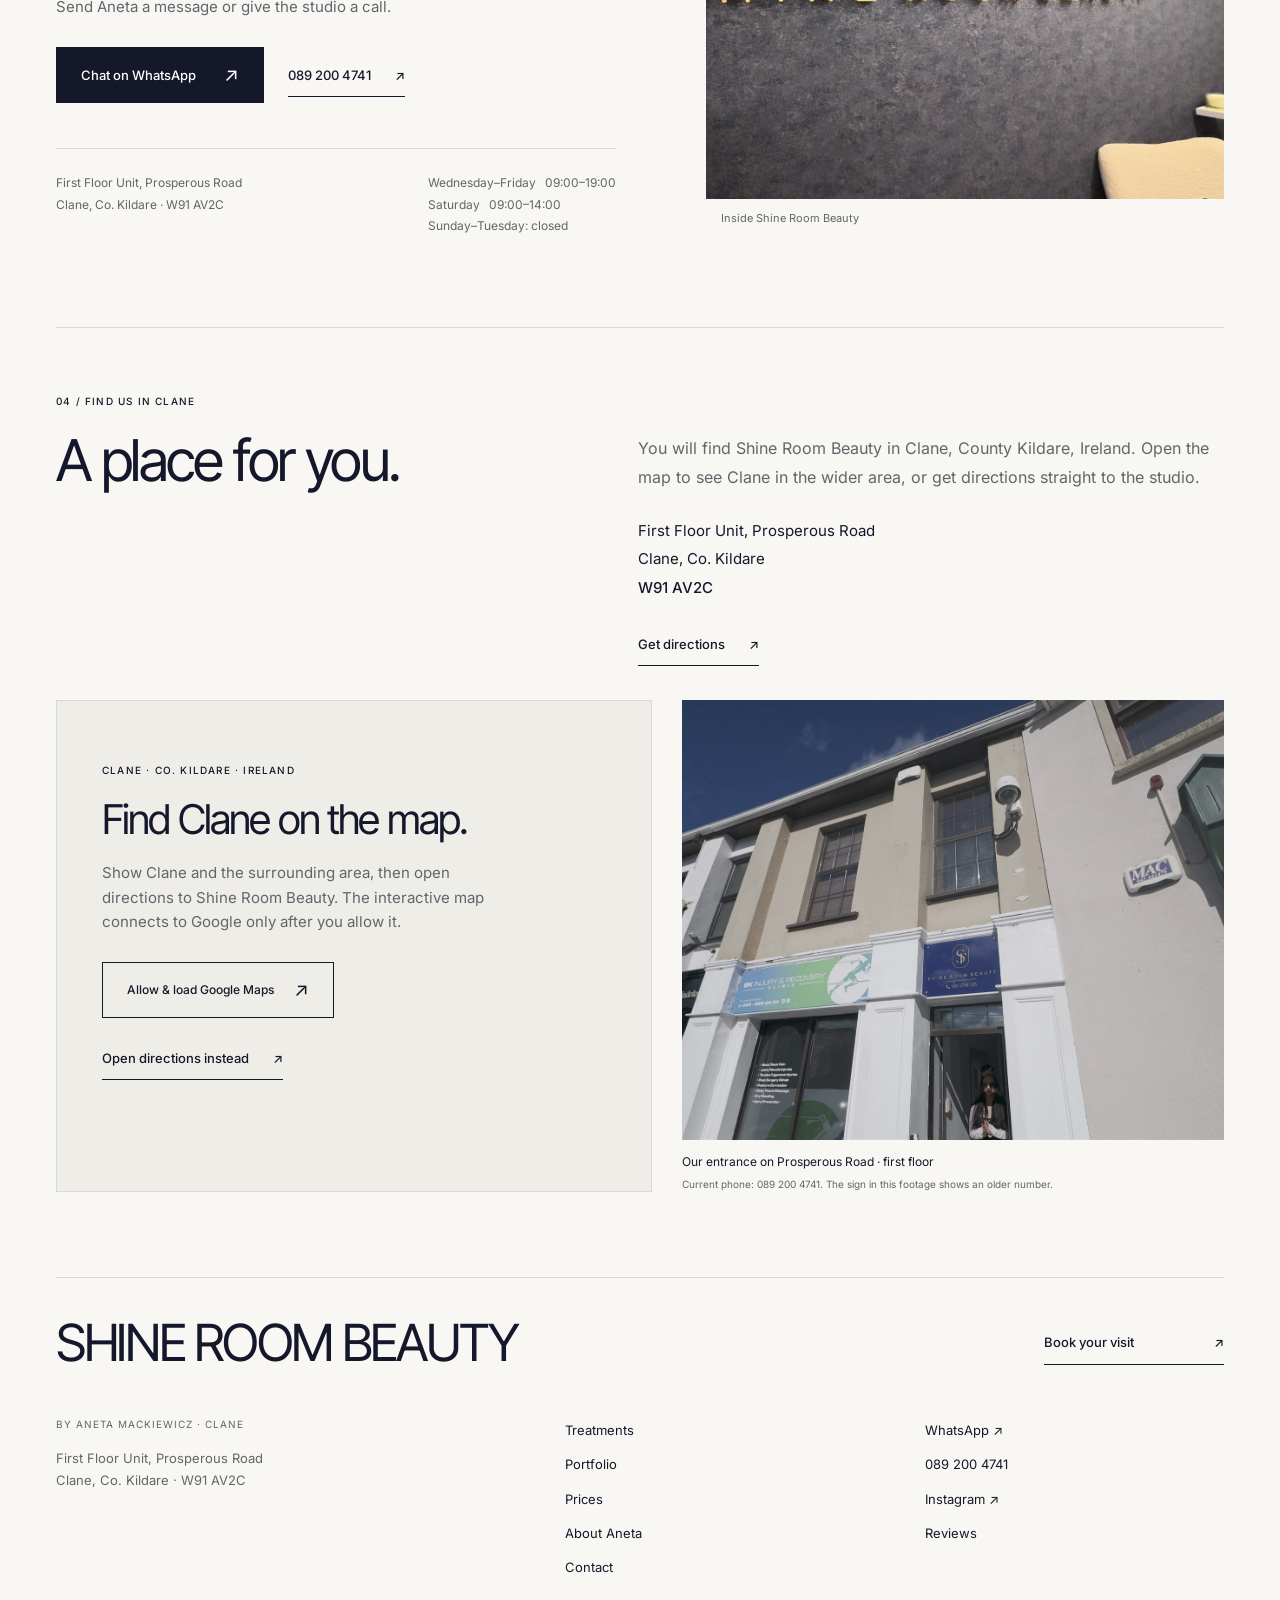
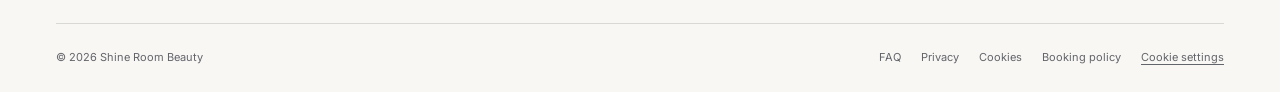
==== commit 76be79b3: "Remove withdrawn client photograph from the website" ====
--- a/index.html
+++ b/index.html
@@ -1,14 +1,16 @@
 <!doctype html>
-<html lang="en" class="" data-static-build="2026-11-15-v4"><head><meta name="robots" content="noindex, nofollow, noarchive"><meta charset="utf-8"><meta name="viewport" content="width=device-width,initial-scale=1"><meta name="theme-color" content="#f8f7f3"><meta name="description" content="Shine Room Beauty by Aneta Mackiewicz in Clane, Kildare. Skin, laser, Powder Brows and body treatments. Book on Booksy or contact Aneta on WhatsApp."><title>Shine Room Beauty | Beauty Salon Clane</title><link rel="stylesheet" href="styles.css?v=74ff2df01545"><script src="content.js?v=9ad624e4fc46" defer=""></script><script src="portfolio-data.js?v=7d68f9ec8c88" defer=""></script><script src="script.js?v=2f74bc1ed1a7" defer=""></script><script type="application/ld+json">{"@context":"https://schema.org","@type":"BeautySalon","name":"Shine Room Beauty by Aneta Mackiewicz","telephone":"+353892004741","address":{"@type":"PostalAddress","streetAddress":"First Floor Unit, Prosperous Road","addressLocality":"Clane","addressRegion":"Co. Kildare","postalCode":"W91 AV2C","addressCountry":"IE"},"areaServed":["Clane","Kildare"],"sameAs":["https://www.instagram.com/shine_room_beauty/"],"openingHoursSpecification":[{"@type":"OpeningHoursSpecification","dayOfWeek":["Wednesday","Thursday","Friday"],"opens":"09:00","closes":"19:00"},{"@type":"OpeningHoursSpecification","dayOfWeek":"Saturday","opens":"09:00","closes":"14:00"}]}</script></head>
+<html lang="en" class="" data-static-build="2026-11-15-v4"><head><meta name="robots" content="noindex, nofollow, noarchive"><meta charset="utf-8"><meta name="viewport" content="width=device-width,initial-scale=1"><meta name="theme-color" content="#f8f7f3"><meta name="description" content="Shine Room Beauty by Aneta Mackiewicz in Clane, Kildare. Skin, laser, Powder Brows and body treatments. Book on Booksy or contact Aneta on WhatsApp."><title>Shine Room Beauty | Beauty Salon Clane</title><link rel="stylesheet" href="styles.css?v=74ff2df01545"><script src="content.js?v=9ad624e4fc46" defer=""></script><script src="portfolio-data.js?v=1705a2332901" defer=""></script><script src="script.js?v=0ecc536f035c" defer=""></script><script type="application/ld+json">{"@context":"https://schema.org","@type":"BeautySalon","name":"Shine Room Beauty by Aneta Mackiewicz","telephone":"+353892004741","address":{"@type":"PostalAddress","streetAddress":"First Floor Unit, Prosperous Road","addressLocality":"Clane","addressRegion":"Co. Kildare","postalCode":"W91 AV2C","addressCountry":"IE"},"areaServed":["Clane","Kildare"],"sameAs":["https://www.instagram.com/shine_room_beauty/"],"openingHoursSpecification":[{"@type":"OpeningHoursSpecification","dayOfWeek":["Wednesday","Thursday","Friday"],"opens":"09:00","closes":"19:00"},{"@type":"OpeningHoursSpecification","dayOfWeek":"Saturday","opens":"09:00","closes":"14:00"}]}</script></head>
 <body data-title-en="Shine Room Beauty | Beauty Salon Clane" data-title-pl="Shine Room Beauty | Salon urody w Clane" data-description-en="Shine Room Beauty by Aneta Mackiewicz in Clane, Kildare. Skin, laser, Powder Brows and body treatments. Book on Booksy or contact Aneta on WhatsApp." data-description-pl="Shine Room Beauty Anety Mackiewicz w Clane, Kildare. Pielęgnacja skóry, laser, brwi pudrowe i zabiegi na ciało. Rezerwuj przez Booksy lub napisz na WhatsApp."><div id="site-shell"><a class="skip-link" href="#main-content"><span data-en="Skip to content" data-pl="Przejdź do treści">Skip to content</span></a><div class="brand-masthead"><a class="brand full-brand" href="index.html" aria-label="Shine Room Beauty by Aneta Mackiewicz"><span class="full-logo"><img src="assets/site/logo.png" alt="Shine Room Beauty by Aneta Mackiewicz" width="1600" height="1600" loading="lazy"></span></a></div><header class="site-header"><div class="header-inner section-wrap"><a class="mobile-home" href="index.html" data-aria-en="Home" data-aria-pl="Strona główna" aria-label="Home">SHINE ROOM</a><nav id="site-nav" aria-label="Primary navigation" data-aria-en="Primary navigation" data-aria-pl="Główna nawigacja"><a href="treatments.html"><span data-en="Treatments" data-pl="Zabiegi">Treatments</span></a><a href="gallery.html"><span data-en="Portfolio" data-pl="Portfolio">Portfolio</span></a><a href="prices.html"><span data-en="Prices" data-pl="Cennik">Prices</span></a><a href="about.html"><span data-en="About Aneta" data-pl="O Anecie">About Aneta</span></a><a href="contact.html"><span data-en="Contact" data-pl="Kontakt">Contact</span></a><div class="mobile-menu-tools"><div class="language-switch" role="group" data-aria-en="Language" data-aria-pl="Język" aria-label="Language"><button type="button" data-lang="en" class="active" aria-pressed="true">EN</button><span aria-hidden="true">/</span><button type="button" data-lang="pl" aria-pressed="false">PL</button></div><a class="button button-small" href="https://booksy.com/en-ie/9393_shine-room-beauty_other_52926_naas" target="_blank" rel="noopener"><span data-en="Book now" data-pl="Zarezerwuj">Book now</span><span aria-hidden="true">↗</span></a></div></nav><div class="header-actions"><div class="language-switch" role="group" data-aria-en="Language" data-aria-pl="Język" aria-label="Language"><button type="button" data-lang="en" class="active" aria-pressed="true">EN</button><span aria-hidden="true">/</span><button type="button" data-lang="pl" aria-pressed="false">PL</button></div><a class="button button-small" href="https://booksy.com/en-ie/9393_shine-room-beauty_other_52926_naas" target="_blank" rel="noopener"><span data-en="Book now" data-pl="Zarezerwuj">Book now</span><span aria-hidden="true">↗</span></a></div><button class="menu-button" type="button" aria-controls="site-nav" aria-expanded="false" aria-label="Open menu"><span></span><span></span></button></div></header></div><main id="main-content"><section class="hero section-wrap"><div class="hero-copy"><div class="eyebrow"><span class="small-cross" aria-hidden="true">✳</span><span>ANETA MACKIEWICZ · CLANE, CO. KILDARE</span></div><h1>It’s time to<br><span>SHINE.</span></h1><p class="hero-description"><span data-en="Personal beauty. Considered care." data-pl="Indywidualne piękno. Uważna pielęgnacja.">Personal beauty. Considered care.</span><br><span data-en="A little time, entirely for you." data-pl="Chwila tylko dla Ciebie.">A little time, entirely for you.</span></p><div class="hero-actions"><a class="button" href="https://booksy.com/en-ie/9393_shine-room-beauty_other_52926_naas" target="_blank" rel="noopener"><span data-en="Find your appointment" data-pl="Umów wizytę">Find your appointment</span><span aria-hidden="true">↗</span></a><a class="plain-link" href="treatments.html"><span data-en="Explore treatments" data-pl="Poznaj zabiegi">Explore treatments</span><span aria-hidden="true">↓</span></a></div><div class="studio-note"><div class="studio-image"><img src="assets/site/studio.jpg" alt="Inside Shine Room Beauty in Clane" data-alt-en="Inside Shine Room Beauty in Clane" data-alt-pl="Wnętrze Shine Room Beauty w Clane" width="2000" height="1125" loading="lazy"></div><div><span data-en="YOUR BEAUTY SPACE" data-pl="TWOJA PRZESTRZEŃ BEAUTY" class="micro-label">YOUR BEAUTY SPACE</span><p><span data-en="A personal studio." data-pl="Kameralne studio.">A personal studio.</span><br><span data-en="A warm welcome." data-pl="Ciepłe powitanie.">A warm welcome.</span></p><a href="about.html"><span data-en="Visit Shine Room" data-pl="Poznaj Shine Room">Visit Shine Room</span><span aria-hidden="true">↗</span></a></div></div></div><figure class="hero-portrait"><div class="portrait-crop"><img src="assets/site/aneta-portrait-v5.jpg" srcset="assets/site/aneta-portrait-v5-480.jpg 480w, assets/site/aneta-portrait-v5-800.jpg 800w, assets/site/aneta-portrait-v5.jpg 1122w" sizes="(max-width:700px) calc(100vw - 40px),520px" alt="Aneta Mackiewicz, founder of Shine Room Beauty" data-alt-en="Aneta Mackiewicz, founder of Shine Room Beauty" data-alt-pl="Aneta Mackiewicz, założycielka Shine Room Beauty" width="1122" height="1402" fetchpriority="high" decoding="async"></div><figcaption><span>ANETA MACKIEWICZ</span><span data-en="Your beauty, made personal." data-pl="Twoje piękno, indywidualnie.">Your beauty, made personal.</span></figcaption></figure></section>
 <section class="intro-line section-wrap"><p><span data-en="A beauty studio built around" data-pl="Studio urody stworzone z myślą o">A beauty studio built around</span> <span data-en="you." data-pl="Tobie.">you.</span></p><div><span data-en="FACE / BROWS / BODY" data-pl="TWARZ / BRWI / CIAŁO" class="micro-label">FACE / BROWS / BODY</span><p><span data-en="Every visit starts with a conversation. Tell Aneta what you would like to focus on." data-pl="Każda wizyta zaczyna się od rozmowy. Powiedz Anecie, co jest dla Ciebie ważne.">Every visit starts with a conversation. Tell Aneta what you would like to focus on.</span></p></div></section>
 <section class="treatments section-wrap"><div class="section-heading"><div><p data-en="01 / THE TREATMENT EDIT" data-pl="01 / ZABIEGI" class="eyebrow">01 / THE TREATMENT EDIT</p><h2><span data-en="Find your" data-pl="Wybierz swoją">Find your</span><br><span data-en="kind of care." data-pl="pielęgnację.">kind of care.</span></h2><p data-en="Five clear paths. One personal approach." data-pl="Pięć kierunków. Indywidualne podejście.">Five clear paths. One personal approach.</p><a class="plain-link" href="treatments.html"><span data-en="View all treatments" data-pl="Zobacz wszystkie zabiegi">View all treatments</span><span aria-hidden="true">↗</span></a></div><div class="treatment-list"><a href="treatments.html#skin-glow"><span class="number">01</span><div><h3 data-en="Skin &amp; facials" data-pl="Twarz i pielęgnacja">Skin &amp; facials</h3><p data-en="HydraFacial · Dermapen · Facial care" data-pl="HydraFacial · Dermapen · Pielęgnacja twarzy">HydraFacial · Dermapen · Facial care</p></div><span class="row-arrow" aria-hidden="true">↗</span></a><a href="treatments.html#laser-ipl"><span class="number">02</span><div><h3 data-en="Laser &amp; IPL" data-pl="Laser i IPL">Laser &amp; IPL</h3><p data-en="Hair removal · Skin rejuvenation · Tattoo removal" data-pl="Depilacja · Fotoodmładzanie · Usuwanie tatuażu">Hair removal · Skin rejuvenation · Tattoo removal</p></div><span class="row-arrow" aria-hidden="true">↗</span></a><a href="treatments.html#brows-features"><span class="number">03</span><div><h3 data-en="Brows &amp; permanent makeup" data-pl="Brwi i makijaż permanentny">Brows &amp; permanent makeup</h3><p data-en="Powder Brows · Shape &amp; definition" data-pl="Brwi pudrowe · Kształt i podkreślenie">Powder Brows · Shape &amp; definition</p></div><span class="row-arrow" aria-hidden="true">↗</span></a><a href="treatments.html#body-definition"><span class="number">04</span><div><h3 data-en="Body contouring" data-pl="Modelowanie sylwetki">Body contouring</h3><p data-en="Cavitation · Radiofrequency · Vacuum massage" data-pl="Kawitacja · Fale radiowe · Masaż próżniowy">Cavitation · Radiofrequency · Vacuum massage</p></div><span class="row-arrow" aria-hidden="true">↗</span></a><a href="treatments.html#dermal-fillers"><span class="number">05</span><div><h3 data-en="Dermal fillers" data-pl="Wypełniacze">Dermal fillers</h3><p data-en="Lips · Facial definition" data-pl="Usta · Podkreślenie rysów">Lips · Facial definition</p></div><span class="row-arrow" aria-hidden="true">↗</span></a></div></div></section>
-<section class="portfolio"><div class="section-wrap"><div class="portfolio-heading"><div><p data-en="02 / SELECTED WORK" data-pl="02 / WYBRANE REALIZACJE" class="eyebrow">02 / SELECTED WORK</p><h2><span data-en="The details" data-pl="To detale">The details</span><br><span data-en="make the difference." data-pl="robią różnicę.">make the difference.</span></h2></div><div><p><span data-en="Real work from Shine Room Beauty." data-pl="Prawdziwe realizacje Shine Room Beauty.">Real work from Shine Room Beauty.</span><br><span data-en="Individual faces. Individual results." data-pl="Różne twarze. Indywidualne efekty.">Individual faces. Individual results.</span></p><a class="plain-link" href="gallery.html"><span data-en="Explore the portfolio" data-pl="Zobacz portfolio">Explore the portfolio</span><span aria-hidden="true">↗</span></a></div></div><div class="portfolio-grid home-portfolio" id="home-portfolio"><a class="portfolio-card" data-photo="brows-session-01" data-category="studio" aria-label="View image: Aneta at work" href="assets/site/new-2026-11/brow-treatment-aneta.jpg"><span class="work-image"><img src="assets/site/new-2026-11/brow-treatment-aneta.jpg" alt="Aneta at work" width="1536" height="2048" loading="lazy" decoding="async"></span><span class="work-caption"><span>Aneta at work</span><small>01 / SHINE ROOM BEAUTY</small></span></a><a class="portfolio-card" data-photo="brows-new-denim" data-category="brows" aria-label="View image: Brow portfolio" href="assets/site/new-2026-11/brows-client-denim.jpg"><span class="work-image"><img src="assets/site/new-2026-11/brows-client-denim.jpg" alt="Brow portfolio" width="1200" height="1600" loading="lazy" decoding="async"></span><span class="work-caption"><span>Brow portfolio</span><small>02 / SHINE ROOM BEAUTY</small></span></a><a class="portfolio-card" data-photo="lips-01" data-category="lips" aria-label="View image: Lip filler" href="assets/site/portfolio/lips-01.jpeg"><span class="work-image"><img src="assets/site/portfolio/lips-01.jpeg" alt="Lip filler" width="1536" height="1024" loading="lazy" decoding="async"></span><span class="work-caption"><span>Lip filler</span><small>03 / SHINE ROOM BEAUTY</small></span></a><a class="portfolio-card" data-photo="brows-new-blonde" data-category="brows" aria-label="View image: Brow portfolio" href="assets/site/new-2026-11/brows-client-blonde.jpg"><span class="work-image"><img src="assets/site/new-2026-11/brows-client-blonde.jpg" alt="Brow portfolio" width="1200" height="1600" loading="lazy" decoding="async"></span><span class="work-caption"><span>Brow portfolio</span><small>04 / SHINE ROOM BEAUTY</small></span></a></div><p data-en="Real treatment photographs and individual client results. Outcomes vary from person to person." data-pl="Prawdziwe zdjęcia zabiegów i indywidualnych realizacji. Rezultaty mogą się różnić." class="results-note">Real treatment photographs and individual client results. Outcomes vary from person to person.</p></div></section>
+<section class="portfolio"><div class="section-wrap"><div class="portfolio-heading"><div><p data-en="02 / SELECTED WORK" data-pl="02 / WYBRANE REALIZACJE" class="eyebrow">02 / SELECTED WORK</p><h2><span data-en="The details" data-pl="To detale">The details</span><br><span data-en="make the difference." data-pl="robią różnicę.">make the difference.</span></h2></div><div><p><span data-en="Real work from Shine Room Beauty." data-pl="Prawdziwe realizacje Shine Room Beauty.">Real work from Shine Room Beauty.</span><br><span data-en="Individual faces. Individual results." data-pl="Różne twarze. Indywidualne efekty.">Individual faces. Individual results.</span></p><a class="plain-link" href="gallery.html"><span data-en="Explore the portfolio" data-pl="Zobacz portfolio">Explore the portfolio</span><span aria-hidden="true">↗</span></a></div></div><div class="portfolio-grid home-portfolio" id="home-portfolio"><a class="portfolio-card" data-photo="brows-session-01" data-category="studio" aria-label="View image: Aneta at work" href="assets/site/new-2026-11/brow-treatment-aneta.jpg"><span class="work-image"><img src="assets/site/new-2026-11/brow-treatment-aneta.jpg" alt="Aneta at work" width="1536" height="2048" loading="lazy" decoding="async"></span><span class="work-caption"><span>Aneta at work</span><small>01 / SHINE ROOM BEAUTY</small></span></a><a class="portfolio-card" data-photo="brows-new-grey" data-category="brows" aria-label="View image: Brow portfolio" href="assets/site/new-2026-11/brows-client-grey.jpg"><span class="work-image"><img src="assets/site/new-2026-11/brows-client-grey.jpg" alt="Brow portfolio" width="1200" height="1600" loading="lazy" decoding="async"></span><span class="work-caption"><span>Brow portfolio</span><small>02 / SHINE ROOM BEAUTY</small></span></a><a class="portfolio-card" data-photo="lips-01" data-category="lips" aria-label="View image: Lip filler" href="assets/site/portfolio/lips-01.jpeg"><span class="work-image"><img src="assets/site/portfolio/lips-01.jpeg" alt="Lip filler" width="1536" height="1024" loading="lazy" decoding="async"></span><span class="work-caption"><span>Lip filler</span><small>03 / SHINE ROOM BEAUTY</small></span></a><a class="portfolio-card" data-photo="brows-new-blonde" data-category="brows" aria-label="View image: Brow portfolio" href="assets/site/new-2026-11/brows-client-blonde.jpg"><span class="work-image"><img src="assets/site/new-2026-11/brows-client-blonde.jpg" alt="Brow portfolio" width="1200" height="1600" loading="lazy" decoding="async"></span><span class="work-caption"><span>Brow portfolio</span><small>04 / SHINE ROOM BEAUTY</small></span></a></div><p data-en="Real treatment photographs and individual client results. Outcomes vary from person to person." data-pl="Prawdziwe zdjęcia zabiegów i indywidualnych realizacji. Rezultaty mogą się różnić." class="results-note">Real treatment photographs and individual client results. Outcomes vary from person to person.</p></div></section>
 <section class="review section-wrap"><div class="review-rating"><span>5.0<span>/5</span></span><p data-en="5 verified Booksy reviews" data-pl="5 zweryfikowanych opinii Booksy">5 verified Booksy reviews</p></div><blockquote><p data-en="“Brilliant service .. so happy with my powder brows 100% recommend..”" data-pl="„Świetna obsługa… Jestem bardzo zadowolona z brwi pudrowych, polecam w 100%.”">“Brilliant service .. so happy with my powder brows 100% recommend..”</p><cite data-en="Irene D… · Booksy · 12 September 2024" data-pl="Irene D… · Booksy · 12 września 2024 · tłumaczenie">Irene D… · Booksy · 12 September 2024</cite></blockquote><a class="plain-link" href="https://booksy.com/en-ie/9393_shine-room-beauty_other_52926_naas" target="_blank" rel="noopener"><span data-en="Read the reviews" data-pl="Przeczytaj opinie">Read the reviews</span><span aria-hidden="true">↗</span></a></section>
 <section class="visit section-wrap"><div class="visit-copy"><p data-en="03 / COME AS YOU ARE" data-pl="03 / ZAPRASZAMY DO STUDIA" class="eyebrow">03 / COME AS YOU ARE</p><h2><span data-en="Your next" data-pl="Twój kolejny">Your next</span><br><span data-en="Shine moment." data-pl="Shine moment.">Shine moment.</span></h2><p><span data-en="Questions before booking?" data-pl="Masz pytanie przed rezerwacją?">Questions before booking?</span><br><span data-en="Send Aneta a message or give the studio a call." data-pl="Napisz do Anety lub zadzwoń do studia.">Send Aneta a message or give the studio a call.</span></p><div class="contact-actions"><a class="button" href="https://wa.me/353892004741" target="_blank" rel="noopener"><span data-en="Chat on WhatsApp" data-pl="Napisz na WhatsApp">Chat on WhatsApp</span><span aria-hidden="true">↗</span></a><a class="plain-link" href="tel:+353892004741">089 200 4741 <span aria-hidden="true">↗</span></a></div><div class="visit-details"><address>First Floor Unit, Prosperous Road<br>Clane, Co. Kildare · W91 AV2C</address><p><span data-en="Wednesday–Friday" data-pl="Środa–piątek">Wednesday–Friday</span> &nbsp; 09:00–19:00<br><span data-en="Saturday" data-pl="Sobota">Saturday</span> &nbsp; 09:00–14:00<br><span data-en="Sunday–Tuesday: closed" data-pl="Niedziela–wtorek: zamknięte">Sunday–Tuesday: closed</span></p></div></div><div class="visit-photo"><img src="assets/site/studio-detail.jpg" alt="Shine Room Beauty logo in the studio" data-alt-en="Shine Room Beauty logo in the studio" data-alt-pl="Logo Shine Room Beauty we wnętrzu studia" width="1800" height="1013" loading="lazy"><p data-en="Inside Shine Room Beauty" data-pl="Wnętrze Shine Room Beauty" class="studio-photo-label">Inside Shine Room Beauty</p></div></section><section class="home-location section-wrap" aria-labelledby="home-location-title"><div class="location-intro"><p class="eyebrow"><span data-en="04 / FIND US IN CLANE" data-pl="04 / DOJAZD DO CLANE">04 / FIND US IN CLANE</span></p><h2 id="home-location-title"><span data-en="A place for you." data-pl="Miejsce dla Ciebie.">A place for you.</span></h2><p><span data-en="You will find Shine Room Beauty in Clane, County Kildare, Ireland. Open the map to see Clane in the wider area, or get directions straight to the studio." data-pl="Shine Room Beauty znajdziesz w Clane, w hrabstwie Kildare w Irlandii. Włącz mapę, żeby zobaczyć położenie Clane w okolicy, lub wyznacz trasę bezpośrednio do salonu.">You will find Shine Room Beauty in Clane, County Kildare, Ireland. Open the map to see Clane in the wider area, or get directions straight to the studio.</span></p><address>First Floor Unit, Prosperous Road<br>Clane, Co. Kildare<br><strong>W91 AV2C</strong></address><a class="plain-link" href="https://www.google.com/maps/dir/?api=1&amp;destination=Shine+Room+Beauty%2C+W91+AV2C%2C+Clane%2C+Ireland" target="_blank" rel="noopener"><span data-en="Get directions" data-pl="Wyznacz trasę">Get directions</span><span aria-hidden="true">↗</span></a></div><div class="arrival-grid"><div class="map-wrap" id="home-google-map" data-google-map=""><div class="map-placeholder"><p class="eyebrow">CLANE · CO. KILDARE · IRELAND</p><h3>Find Clane on the map.</h3><p>Show Clane and the surrounding area, then open directions to Shine Room Beauty. The interactive map connects to Google only after you allow it.</p><button class="button button-outline" type="button" data-load-map="">Allow &amp; load Google Maps<span aria-hidden="true">↗</span></button><a class="plain-link" href="https://www.google.com/maps/dir/?api=1&amp;destination=Shine+Room+Beauty%2C+W91+AV2C%2C+Clane%2C+Ireland" target="_blank" rel="noopener">Open directions instead<span aria-hidden="true">↗</span></a></div></div><figure class="exterior-photo"><img src="assets/site/studio-exterior.jpg" alt="The real Shine Room Beauty building and entrance on Prosperous Road, Clane" data-alt-en="The real Shine Room Beauty building and entrance on Prosperous Road, Clane" data-alt-pl="Prawdziwy budynek i wejście do Shine Room Beauty przy Prosperous Road w Clane" width="1800" height="1013" loading="lazy"><figcaption><span data-en="Our entrance on Prosperous Road · first floor" data-pl="Nasze wejście przy Prosperous Road · pierwsze piętro">Our entrance on Prosperous Road · first floor</span><small><span data-en="Current phone: 089 200 4741. The sign in this footage shows an older number." data-pl="Aktualny telefon: 089 200 4741. Szyld na nagraniu pokazuje wcześniejszy numer.">Current phone: 089 200 4741. The sign in this footage shows an older number.</span></small></figcaption></figure></div></section></main><div id="site-footer"><footer class="site-footer section-wrap"><div class="footer-top"><a class="footer-name" href="index.html">SHINE ROOM BEAUTY</a><a class="plain-link" href="https://booksy.com/en-ie/9393_shine-room-beauty_other_52926_naas" target="_blank" rel="noopener"><span data-en="Book your visit" data-pl="Zarezerwuj wizytę">Book your visit</span><span aria-hidden="true">↗</span></a></div><div class="footer-grid"><div><p class="micro-label">BY ANETA MACKIEWICZ · CLANE</p><address>First Floor Unit, Prosperous Road<br>Clane, Co. Kildare · W91 AV2C</address></div><div class="footer-links"><a href="treatments.html"><span data-en="Treatments" data-pl="Zabiegi">Treatments</span></a><a href="gallery.html"><span data-en="Portfolio" data-pl="Portfolio">Portfolio</span></a><a href="prices.html"><span data-en="Prices" data-pl="Cennik">Prices</span></a><a href="about.html"><span data-en="About Aneta" data-pl="O Anecie">About Aneta</span></a><a href="contact.html"><span data-en="Contact" data-pl="Kontakt">Contact</span></a></div><div class="footer-links"><a href="https://wa.me/353892004741" target="_blank" rel="noopener">WhatsApp ↗</a><a href="tel:+353892004741">089 200 4741</a><a href="https://www.instagram.com/shine_room_beauty/" target="_blank" rel="noopener">Instagram ↗</a><a href="reviews.html"><span data-en="Reviews" data-pl="Opinie">Reviews</span></a></div></div><div class="footer-bottom"><span>© 2026 Shine Room Beauty</span><div><a href="faq.html">FAQ</a><a href="privacy.html"><span data-en="Privacy" data-pl="Prywatność">Privacy</span></a><a href="cookies.html">Cookies</a><a href="booking-policy.html"><span data-en="Booking policy" data-pl="Zasady rezerwacji">Booking policy</span></a><button type="button" data-privacy-settings=""><span data-en="Cookie settings" data-pl="Ustawienia cookies">Cookie settings</span></button></div></div></footer><div class="mobile-contact"><a href="https://wa.me/353892004741" target="_blank" rel="noopener">WhatsApp <span aria-hidden="true">↗</span></a><a href="tel:+353892004741"><span data-en="Call the studio" data-pl="Zadzwoń">Call the studio</span><span aria-hidden="true">↗</span></a></div><aside class="cookie-banner" id="cookie-banner" hidden=""><div><strong><span data-en="Your privacy, your choice" data-pl="Twoja prywatność, Twój wybór">Your privacy, your choice</span></strong><p><span data-en="Only essential preferences are stored. Google Maps stays off unless you allow it." data-pl="Zapisujemy tylko niezbędne preferencje. Mapy Google pozostają wyłączone, dopóki na nie nie zezwolisz.">Only essential preferences are stored. Google Maps stays off unless you allow it.</span></p></div><div class="cookie-actions"><button class="button button-outline" type="button" data-cookie-essential=""><span data-en="Essential only" data-pl="Tylko niezbędne">Essential only</span></button><button class="button button-outline" type="button" data-privacy-settings=""><span data-en="Settings" data-pl="Ustawienia">Settings</span></button></div></aside><dialog class="privacy-dialog" id="privacy-dialog" aria-labelledby="privacy-title"><form method="dialog"><button class="dialog-close" value="close" aria-label="Close" data-aria-en="Close" data-aria-pl="Zamknij">×</button><p class="eyebrow"><span data-en="Privacy preferences" data-pl="Preferencje prywatności">Privacy preferences</span></p><h2 id="privacy-title"><span data-en="Make yourself comfortable." data-pl="Zdecyduj po swojemu.">Make yourself comfortable.</span></h2><p><span data-en="This site has no advertising or analytics. Your language and privacy choices are stored on this device." data-pl="Ta strona nie używa reklam ani analityki. Wybór języka i prywatności zapisujemy na tym urządzeniu.">This site has no advertising or analytics. Your language and privacy choices are stored on this device.</span></p><label class="privacy-toggle"><input type="checkbox" id="map-consent"><span><strong>Google Maps</strong><small data-en="Allow the embedded map. Google may process information under its own privacy policy." data-pl="Zezwól na osadzoną mapę. Google może przetwarzać informacje zgodnie ze swoją polityką prywatności.">Allow the embedded map. Google may process information under its own privacy policy.</small></span></label><a class="plain-link" href="cookies.html"><span data-en="Read the cookies policy" data-pl="Przeczytaj politykę cookies">Read the cookies policy</span><span aria-hidden="true">↗</span></a><button class="button" type="button" id="save-privacy"><span data-en="Save preferences" data-pl="Zapisz preferencje">Save preferences</span><span aria-hidden="true">↗</span></button></form></dialog><dialog class="lightbox" id="lightbox" aria-labelledby="lightbox-title"><button class="dialog-close" type="button" data-close-lightbox="" aria-label="Close image" data-aria-en="Close image" data-aria-pl="Zamknij zdjęcie">×</button><div class="lightbox-image"></div><div class="lightbox-caption"><h2 id="lightbox-title"></h2><p id="lightbox-description"></p></div><div class="lightbox-controls"><button type="button" data-photo-prev="" aria-label="Previous image" data-aria-en="Previous image" data-aria-pl="Poprzednie zdjęcie">←</button><span id="photo-count"></span><button type="button" data-photo-next="" aria-label="Next image" data-aria-en="Next image" data-aria-pl="Następne zdjęcie">→</button></div></dialog></div><noscript><p class="section-wrap page-section">For the complete treatment menu and reservations, <a href="https://booksy.com/en-ie/9393_shine-room-beauty_other_52926_naas">open Booksy</a>. Call <a href="tel:+353892004741">089 200 4741</a> or <a href="https://wa.me/353892004741">contact Aneta on WhatsApp</a>.</p></noscript>
 
 
 
 
+
+
 </body></html>
 
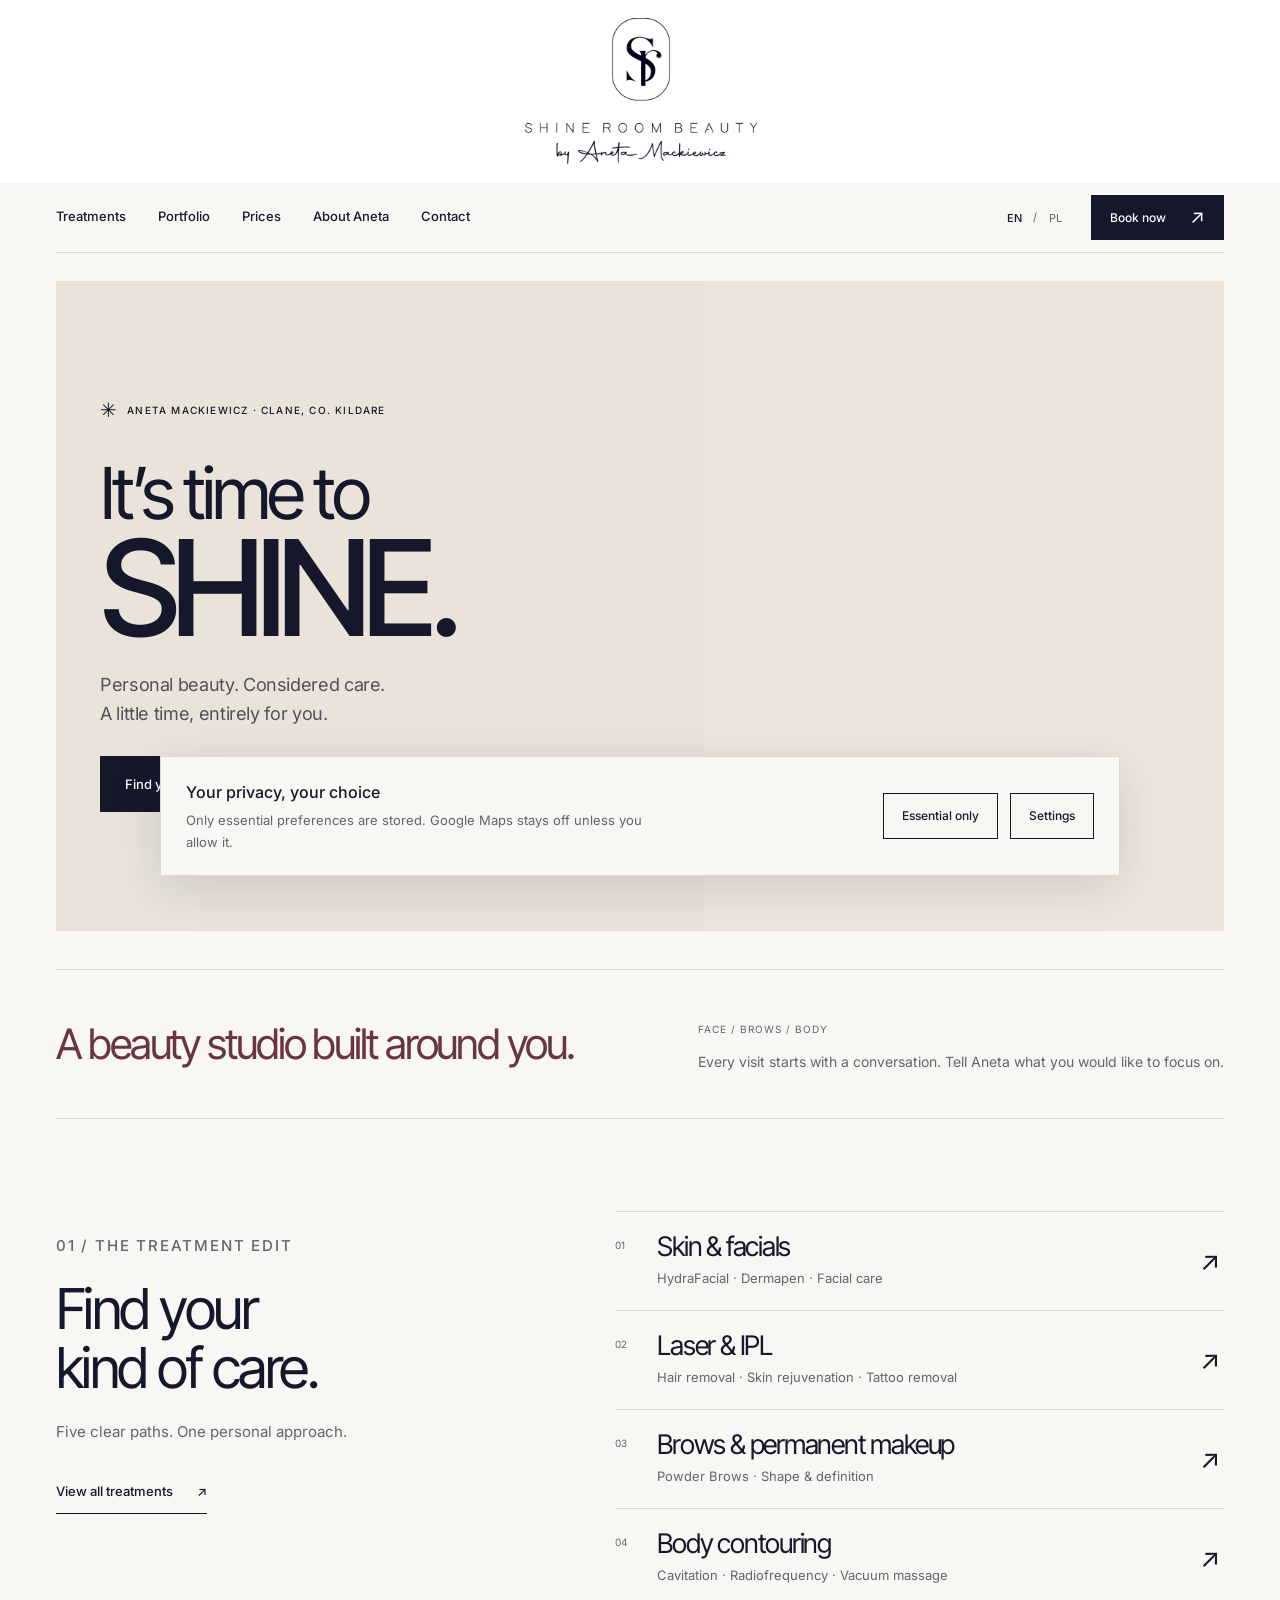
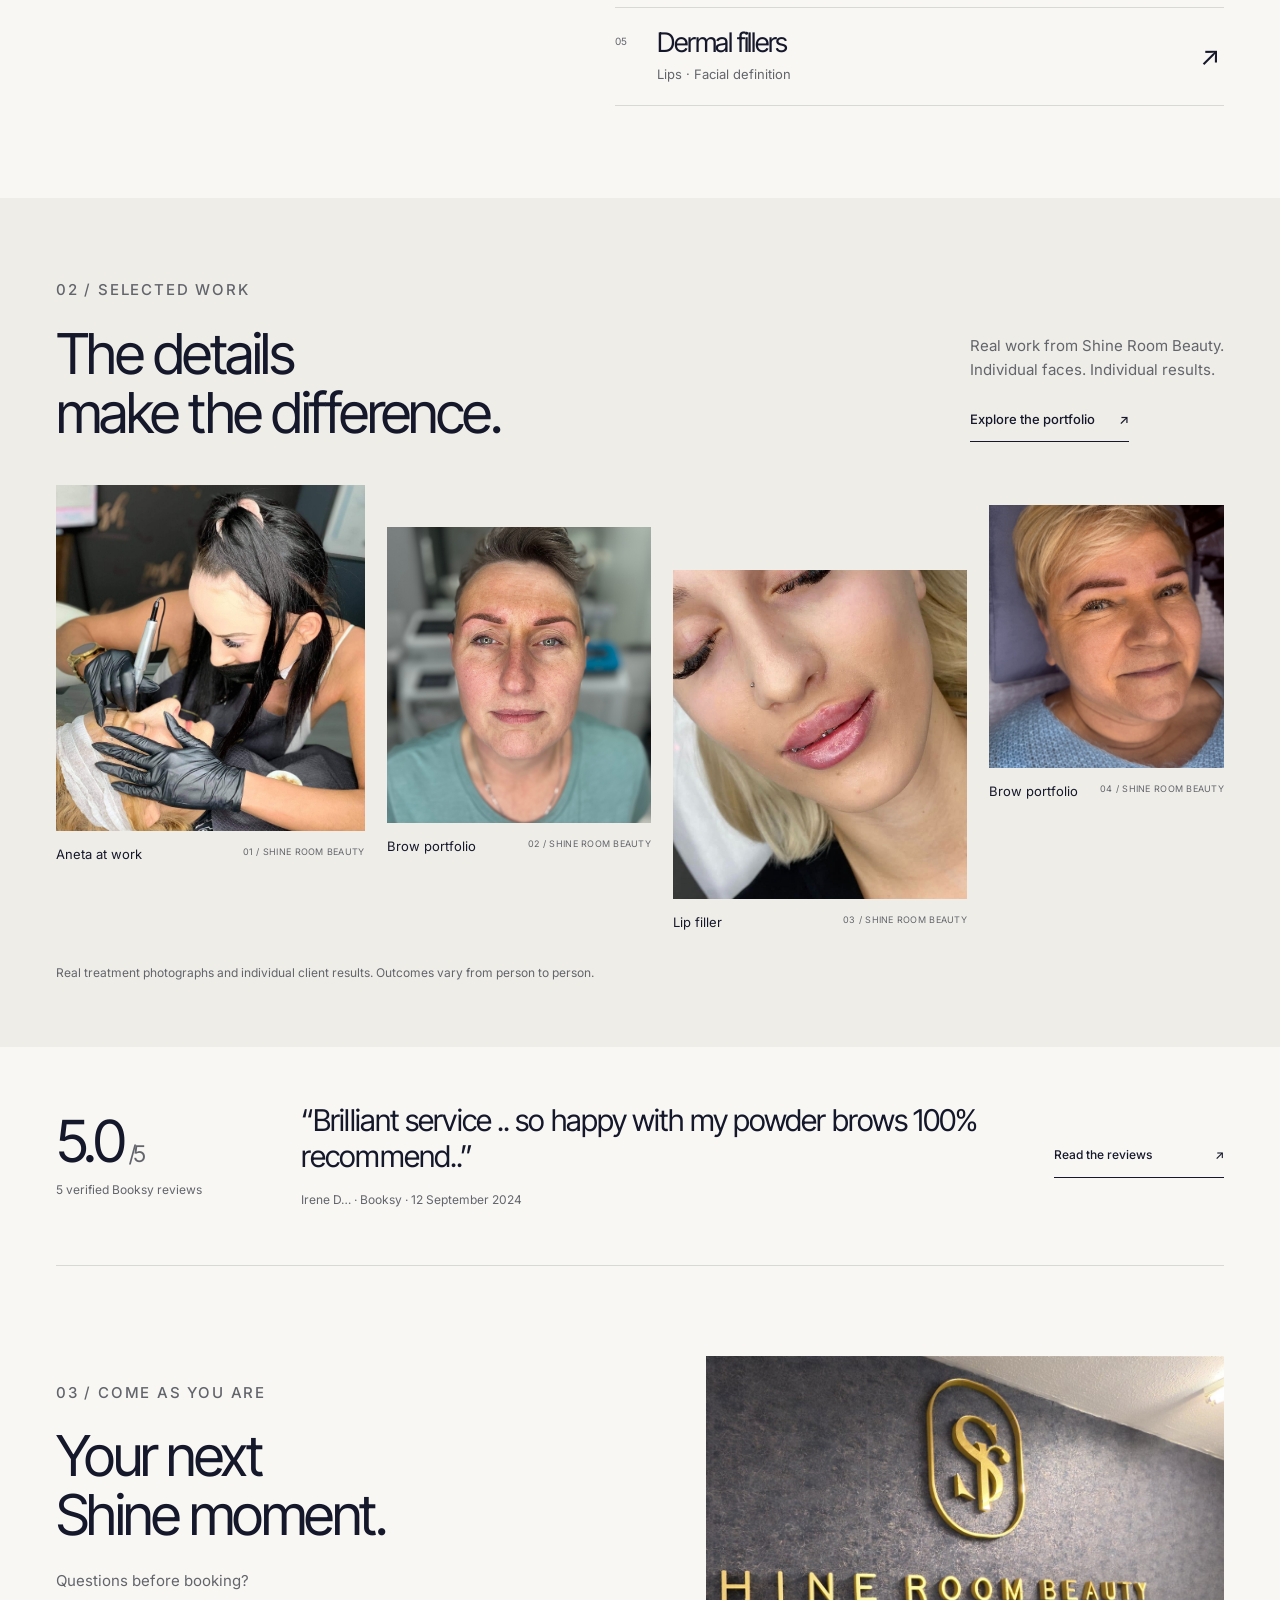
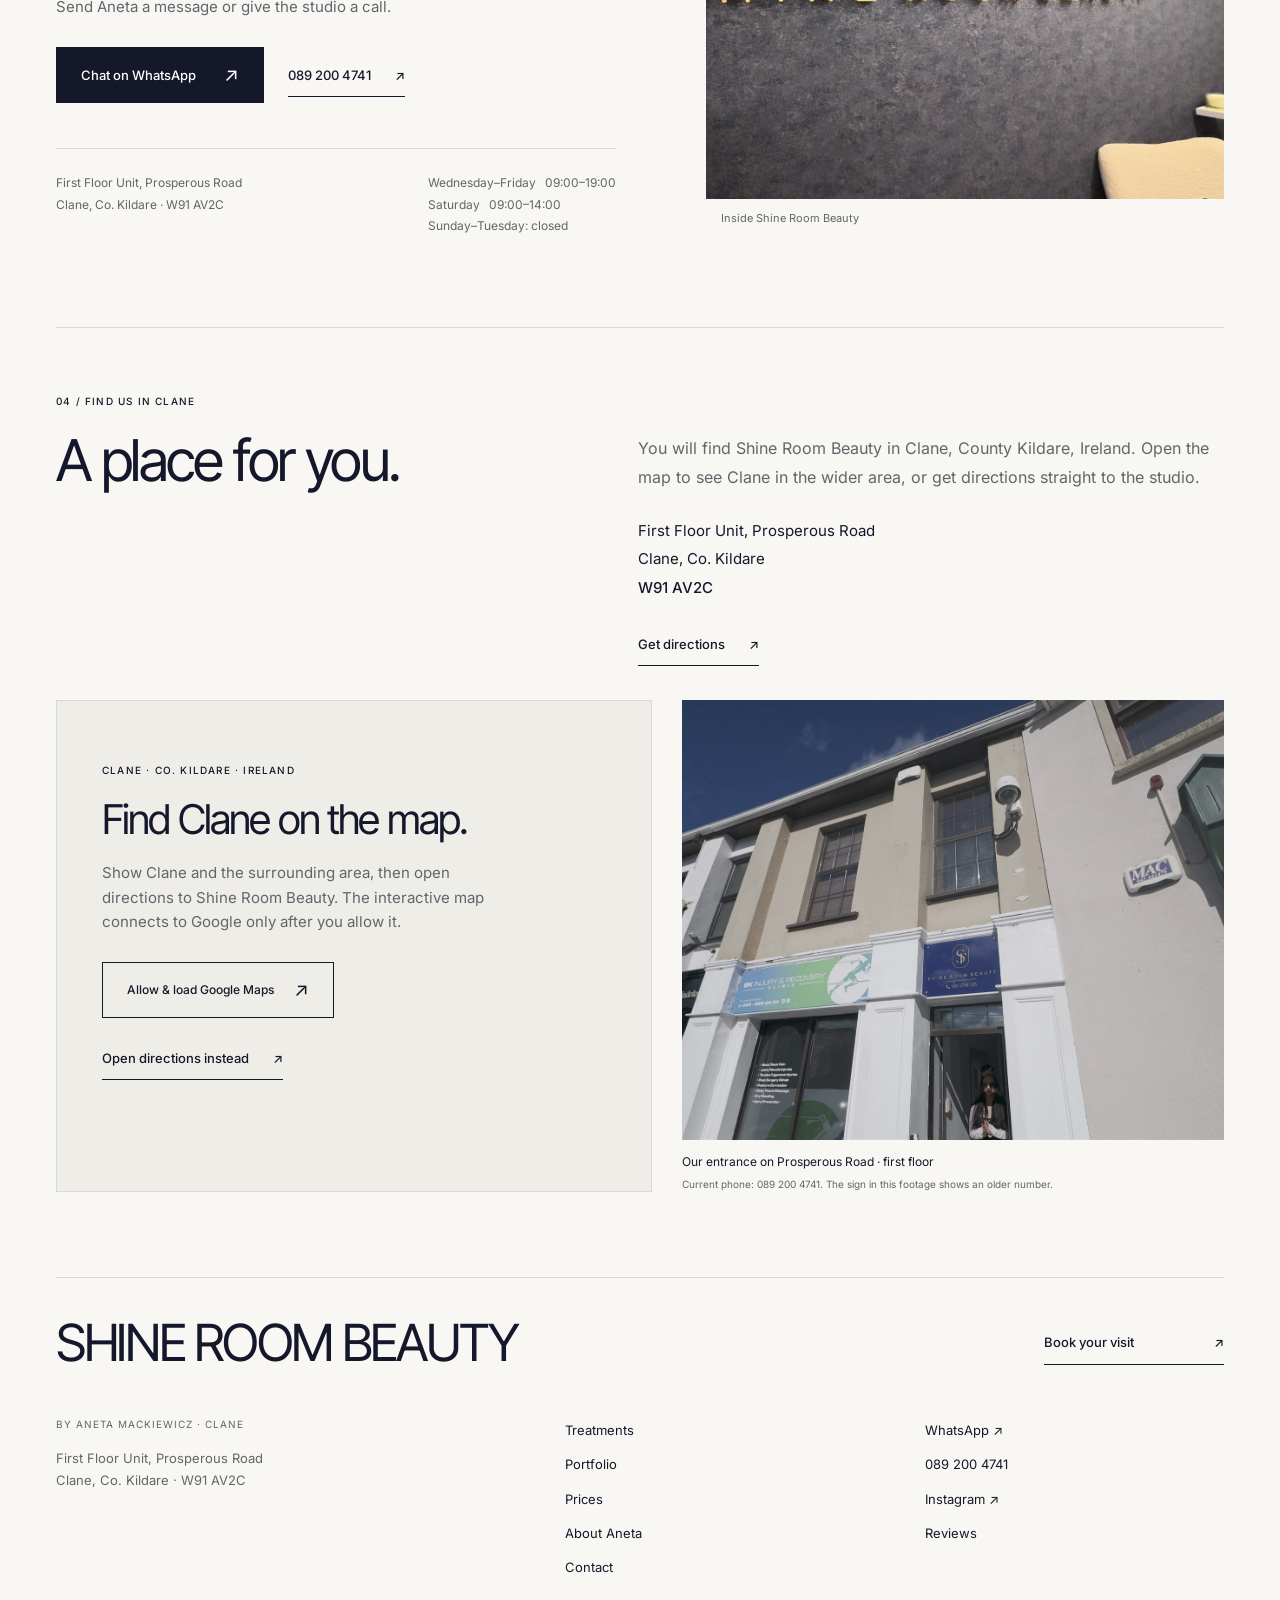
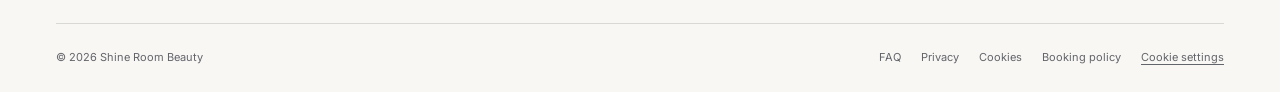
==== commit 5bd109cb: "Replace withdrawn portfolio photograph with another supplied client image" ====
--- a/index.html
+++ b/index.html
@@ -1,9 +1,9 @@
 <!doctype html>
-<html lang="en" class="" data-static-build="2026-11-15-v4"><head><meta name="robots" content="noindex, nofollow, noarchive"><meta charset="utf-8"><meta name="viewport" content="width=device-width,initial-scale=1"><meta name="theme-color" content="#f8f7f3"><meta name="description" content="Shine Room Beauty by Aneta Mackiewicz in Clane, Kildare. Skin, laser, Powder Brows and body treatments. Book on Booksy or contact Aneta on WhatsApp."><title>Shine Room Beauty | Beauty Salon Clane</title><link rel="stylesheet" href="styles.css?v=74ff2df01545"><script src="content.js?v=9ad624e4fc46" defer=""></script><script src="portfolio-data.js?v=1705a2332901" defer=""></script><script src="script.js?v=0ecc536f035c" defer=""></script><script type="application/ld+json">{"@context":"https://schema.org","@type":"BeautySalon","name":"Shine Room Beauty by Aneta Mackiewicz","telephone":"+353892004741","address":{"@type":"PostalAddress","streetAddress":"First Floor Unit, Prosperous Road","addressLocality":"Clane","addressRegion":"Co. Kildare","postalCode":"W91 AV2C","addressCountry":"IE"},"areaServed":["Clane","Kildare"],"sameAs":["https://www.instagram.com/shine_room_beauty/"],"openingHoursSpecification":[{"@type":"OpeningHoursSpecification","dayOfWeek":["Wednesday","Thursday","Friday"],"opens":"09:00","closes":"19:00"},{"@type":"OpeningHoursSpecification","dayOfWeek":"Saturday","opens":"09:00","closes":"14:00"}]}</script></head>
+<html lang="en" class="" data-static-build="2026-11-15-v4"><head><meta name="robots" content="noindex, nofollow, noarchive"><meta charset="utf-8"><meta name="viewport" content="width=device-width,initial-scale=1"><meta name="theme-color" content="#f8f7f3"><meta name="description" content="Shine Room Beauty by Aneta Mackiewicz in Clane, Kildare. Skin, laser, Powder Brows and body treatments. Book on Booksy or contact Aneta on WhatsApp."><title>Shine Room Beauty | Beauty Salon Clane</title><link rel="stylesheet" href="styles.css?v=74ff2df01545"><script src="content.js?v=9ad624e4fc46" defer=""></script><script src="portfolio-data.js?v=a60f5c091fd8" defer=""></script><script src="script.js?v=4d5770725626" defer=""></script><script type="application/ld+json">{"@context":"https://schema.org","@type":"BeautySalon","name":"Shine Room Beauty by Aneta Mackiewicz","telephone":"+353892004741","address":{"@type":"PostalAddress","streetAddress":"First Floor Unit, Prosperous Road","addressLocality":"Clane","addressRegion":"Co. Kildare","postalCode":"W91 AV2C","addressCountry":"IE"},"areaServed":["Clane","Kildare"],"sameAs":["https://www.instagram.com/shine_room_beauty/"],"openingHoursSpecification":[{"@type":"OpeningHoursSpecification","dayOfWeek":["Wednesday","Thursday","Friday"],"opens":"09:00","closes":"19:00"},{"@type":"OpeningHoursSpecification","dayOfWeek":"Saturday","opens":"09:00","closes":"14:00"}]}</script></head>
 <body data-title-en="Shine Room Beauty | Beauty Salon Clane" data-title-pl="Shine Room Beauty | Salon urody w Clane" data-description-en="Shine Room Beauty by Aneta Mackiewicz in Clane, Kildare. Skin, laser, Powder Brows and body treatments. Book on Booksy or contact Aneta on WhatsApp." data-description-pl="Shine Room Beauty Anety Mackiewicz w Clane, Kildare. Pielęgnacja skóry, laser, brwi pudrowe i zabiegi na ciało. Rezerwuj przez Booksy lub napisz na WhatsApp."><div id="site-shell"><a class="skip-link" href="#main-content"><span data-en="Skip to content" data-pl="Przejdź do treści">Skip to content</span></a><div class="brand-masthead"><a class="brand full-brand" href="index.html" aria-label="Shine Room Beauty by Aneta Mackiewicz"><span class="full-logo"><img src="assets/site/logo.png" alt="Shine Room Beauty by Aneta Mackiewicz" width="1600" height="1600" loading="lazy"></span></a></div><header class="site-header"><div class="header-inner section-wrap"><a class="mobile-home" href="index.html" data-aria-en="Home" data-aria-pl="Strona główna" aria-label="Home">SHINE ROOM</a><nav id="site-nav" aria-label="Primary navigation" data-aria-en="Primary navigation" data-aria-pl="Główna nawigacja"><a href="treatments.html"><span data-en="Treatments" data-pl="Zabiegi">Treatments</span></a><a href="gallery.html"><span data-en="Portfolio" data-pl="Portfolio">Portfolio</span></a><a href="prices.html"><span data-en="Prices" data-pl="Cennik">Prices</span></a><a href="about.html"><span data-en="About Aneta" data-pl="O Anecie">About Aneta</span></a><a href="contact.html"><span data-en="Contact" data-pl="Kontakt">Contact</span></a><div class="mobile-menu-tools"><div class="language-switch" role="group" data-aria-en="Language" data-aria-pl="Język" aria-label="Language"><button type="button" data-lang="en" class="active" aria-pressed="true">EN</button><span aria-hidden="true">/</span><button type="button" data-lang="pl" aria-pressed="false">PL</button></div><a class="button button-small" href="https://booksy.com/en-ie/9393_shine-room-beauty_other_52926_naas" target="_blank" rel="noopener"><span data-en="Book now" data-pl="Zarezerwuj">Book now</span><span aria-hidden="true">↗</span></a></div></nav><div class="header-actions"><div class="language-switch" role="group" data-aria-en="Language" data-aria-pl="Język" aria-label="Language"><button type="button" data-lang="en" class="active" aria-pressed="true">EN</button><span aria-hidden="true">/</span><button type="button" data-lang="pl" aria-pressed="false">PL</button></div><a class="button button-small" href="https://booksy.com/en-ie/9393_shine-room-beauty_other_52926_naas" target="_blank" rel="noopener"><span data-en="Book now" data-pl="Zarezerwuj">Book now</span><span aria-hidden="true">↗</span></a></div><button class="menu-button" type="button" aria-controls="site-nav" aria-expanded="false" aria-label="Open menu"><span></span><span></span></button></div></header></div><main id="main-content"><section class="hero section-wrap"><div class="hero-copy"><div class="eyebrow"><span class="small-cross" aria-hidden="true">✳</span><span>ANETA MACKIEWICZ · CLANE, CO. KILDARE</span></div><h1>It’s time to<br><span>SHINE.</span></h1><p class="hero-description"><span data-en="Personal beauty. Considered care." data-pl="Indywidualne piękno. Uważna pielęgnacja.">Personal beauty. Considered care.</span><br><span data-en="A little time, entirely for you." data-pl="Chwila tylko dla Ciebie.">A little time, entirely for you.</span></p><div class="hero-actions"><a class="button" href="https://booksy.com/en-ie/9393_shine-room-beauty_other_52926_naas" target="_blank" rel="noopener"><span data-en="Find your appointment" data-pl="Umów wizytę">Find your appointment</span><span aria-hidden="true">↗</span></a><a class="plain-link" href="treatments.html"><span data-en="Explore treatments" data-pl="Poznaj zabiegi">Explore treatments</span><span aria-hidden="true">↓</span></a></div><div class="studio-note"><div class="studio-image"><img src="assets/site/studio.jpg" alt="Inside Shine Room Beauty in Clane" data-alt-en="Inside Shine Room Beauty in Clane" data-alt-pl="Wnętrze Shine Room Beauty w Clane" width="2000" height="1125" loading="lazy"></div><div><span data-en="YOUR BEAUTY SPACE" data-pl="TWOJA PRZESTRZEŃ BEAUTY" class="micro-label">YOUR BEAUTY SPACE</span><p><span data-en="A personal studio." data-pl="Kameralne studio.">A personal studio.</span><br><span data-en="A warm welcome." data-pl="Ciepłe powitanie.">A warm welcome.</span></p><a href="about.html"><span data-en="Visit Shine Room" data-pl="Poznaj Shine Room">Visit Shine Room</span><span aria-hidden="true">↗</span></a></div></div></div><figure class="hero-portrait"><div class="portrait-crop"><img src="assets/site/aneta-portrait-v5.jpg" srcset="assets/site/aneta-portrait-v5-480.jpg 480w, assets/site/aneta-portrait-v5-800.jpg 800w, assets/site/aneta-portrait-v5.jpg 1122w" sizes="(max-width:700px) calc(100vw - 40px),520px" alt="Aneta Mackiewicz, founder of Shine Room Beauty" data-alt-en="Aneta Mackiewicz, founder of Shine Room Beauty" data-alt-pl="Aneta Mackiewicz, założycielka Shine Room Beauty" width="1122" height="1402" fetchpriority="high" decoding="async"></div><figcaption><span>ANETA MACKIEWICZ</span><span data-en="Your beauty, made personal." data-pl="Twoje piękno, indywidualnie.">Your beauty, made personal.</span></figcaption></figure></section>
 <section class="intro-line section-wrap"><p><span data-en="A beauty studio built around" data-pl="Studio urody stworzone z myślą o">A beauty studio built around</span> <span data-en="you." data-pl="Tobie.">you.</span></p><div><span data-en="FACE / BROWS / BODY" data-pl="TWARZ / BRWI / CIAŁO" class="micro-label">FACE / BROWS / BODY</span><p><span data-en="Every visit starts with a conversation. Tell Aneta what you would like to focus on." data-pl="Każda wizyta zaczyna się od rozmowy. Powiedz Anecie, co jest dla Ciebie ważne.">Every visit starts with a conversation. Tell Aneta what you would like to focus on.</span></p></div></section>
 <section class="treatments section-wrap"><div class="section-heading"><div><p data-en="01 / THE TREATMENT EDIT" data-pl="01 / ZABIEGI" class="eyebrow">01 / THE TREATMENT EDIT</p><h2><span data-en="Find your" data-pl="Wybierz swoją">Find your</span><br><span data-en="kind of care." data-pl="pielęgnację.">kind of care.</span></h2><p data-en="Five clear paths. One personal approach." data-pl="Pięć kierunków. Indywidualne podejście.">Five clear paths. One personal approach.</p><a class="plain-link" href="treatments.html"><span data-en="View all treatments" data-pl="Zobacz wszystkie zabiegi">View all treatments</span><span aria-hidden="true">↗</span></a></div><div class="treatment-list"><a href="treatments.html#skin-glow"><span class="number">01</span><div><h3 data-en="Skin &amp; facials" data-pl="Twarz i pielęgnacja">Skin &amp; facials</h3><p data-en="HydraFacial · Dermapen · Facial care" data-pl="HydraFacial · Dermapen · Pielęgnacja twarzy">HydraFacial · Dermapen · Facial care</p></div><span class="row-arrow" aria-hidden="true">↗</span></a><a href="treatments.html#laser-ipl"><span class="number">02</span><div><h3 data-en="Laser &amp; IPL" data-pl="Laser i IPL">Laser &amp; IPL</h3><p data-en="Hair removal · Skin rejuvenation · Tattoo removal" data-pl="Depilacja · Fotoodmładzanie · Usuwanie tatuażu">Hair removal · Skin rejuvenation · Tattoo removal</p></div><span class="row-arrow" aria-hidden="true">↗</span></a><a href="treatments.html#brows-features"><span class="number">03</span><div><h3 data-en="Brows &amp; permanent makeup" data-pl="Brwi i makijaż permanentny">Brows &amp; permanent makeup</h3><p data-en="Powder Brows · Shape &amp; definition" data-pl="Brwi pudrowe · Kształt i podkreślenie">Powder Brows · Shape &amp; definition</p></div><span class="row-arrow" aria-hidden="true">↗</span></a><a href="treatments.html#body-definition"><span class="number">04</span><div><h3 data-en="Body contouring" data-pl="Modelowanie sylwetki">Body contouring</h3><p data-en="Cavitation · Radiofrequency · Vacuum massage" data-pl="Kawitacja · Fale radiowe · Masaż próżniowy">Cavitation · Radiofrequency · Vacuum massage</p></div><span class="row-arrow" aria-hidden="true">↗</span></a><a href="treatments.html#dermal-fillers"><span class="number">05</span><div><h3 data-en="Dermal fillers" data-pl="Wypełniacze">Dermal fillers</h3><p data-en="Lips · Facial definition" data-pl="Usta · Podkreślenie rysów">Lips · Facial definition</p></div><span class="row-arrow" aria-hidden="true">↗</span></a></div></div></section>
-<section class="portfolio"><div class="section-wrap"><div class="portfolio-heading"><div><p data-en="02 / SELECTED WORK" data-pl="02 / WYBRANE REALIZACJE" class="eyebrow">02 / SELECTED WORK</p><h2><span data-en="The details" data-pl="To detale">The details</span><br><span data-en="make the difference." data-pl="robią różnicę.">make the difference.</span></h2></div><div><p><span data-en="Real work from Shine Room Beauty." data-pl="Prawdziwe realizacje Shine Room Beauty.">Real work from Shine Room Beauty.</span><br><span data-en="Individual faces. Individual results." data-pl="Różne twarze. Indywidualne efekty.">Individual faces. Individual results.</span></p><a class="plain-link" href="gallery.html"><span data-en="Explore the portfolio" data-pl="Zobacz portfolio">Explore the portfolio</span><span aria-hidden="true">↗</span></a></div></div><div class="portfolio-grid home-portfolio" id="home-portfolio"><a class="portfolio-card" data-photo="brows-session-01" data-category="studio" aria-label="View image: Aneta at work" href="assets/site/new-2026-11/brow-treatment-aneta.jpg"><span class="work-image"><img src="assets/site/new-2026-11/brow-treatment-aneta.jpg" alt="Aneta at work" width="1536" height="2048" loading="lazy" decoding="async"></span><span class="work-caption"><span>Aneta at work</span><small>01 / SHINE ROOM BEAUTY</small></span></a><a class="portfolio-card" data-photo="brows-new-grey" data-category="brows" aria-label="View image: Brow portfolio" href="assets/site/new-2026-11/brows-client-grey.jpg"><span class="work-image"><img src="assets/site/new-2026-11/brows-client-grey.jpg" alt="Brow portfolio" width="1200" height="1600" loading="lazy" decoding="async"></span><span class="work-caption"><span>Brow portfolio</span><small>02 / SHINE ROOM BEAUTY</small></span></a><a class="portfolio-card" data-photo="lips-01" data-category="lips" aria-label="View image: Lip filler" href="assets/site/portfolio/lips-01.jpeg"><span class="work-image"><img src="assets/site/portfolio/lips-01.jpeg" alt="Lip filler" width="1536" height="1024" loading="lazy" decoding="async"></span><span class="work-caption"><span>Lip filler</span><small>03 / SHINE ROOM BEAUTY</small></span></a><a class="portfolio-card" data-photo="brows-new-blonde" data-category="brows" aria-label="View image: Brow portfolio" href="assets/site/new-2026-11/brows-client-blonde.jpg"><span class="work-image"><img src="assets/site/new-2026-11/brows-client-blonde.jpg" alt="Brow portfolio" width="1200" height="1600" loading="lazy" decoding="async"></span><span class="work-caption"><span>Brow portfolio</span><small>04 / SHINE ROOM BEAUTY</small></span></a></div><p data-en="Real treatment photographs and individual client results. Outcomes vary from person to person." data-pl="Prawdziwe zdjęcia zabiegów i indywidualnych realizacji. Rezultaty mogą się różnić." class="results-note">Real treatment photographs and individual client results. Outcomes vary from person to person.</p></div></section>
+<section class="portfolio"><div class="section-wrap"><div class="portfolio-heading"><div><p data-en="02 / SELECTED WORK" data-pl="02 / WYBRANE REALIZACJE" class="eyebrow">02 / SELECTED WORK</p><h2><span data-en="The details" data-pl="To detale">The details</span><br><span data-en="make the difference." data-pl="robią różnicę.">make the difference.</span></h2></div><div><p><span data-en="Real work from Shine Room Beauty." data-pl="Prawdziwe realizacje Shine Room Beauty.">Real work from Shine Room Beauty.</span><br><span data-en="Individual faces. Individual results." data-pl="Różne twarze. Indywidualne efekty.">Individual faces. Individual results.</span></p><a class="plain-link" href="gallery.html"><span data-en="Explore the portfolio" data-pl="Zobacz portfolio">Explore the portfolio</span><span aria-hidden="true">↗</span></a></div></div><div class="portfolio-grid home-portfolio" id="home-portfolio"><a class="portfolio-card" data-photo="brows-session-01" data-category="studio" aria-label="View image: Aneta at work" href="assets/site/new-2026-11/brow-treatment-aneta.jpg"><span class="work-image"><img src="assets/site/new-2026-11/brow-treatment-aneta.jpg" alt="Aneta at work" width="1536" height="2048" loading="lazy" decoding="async"></span><span class="work-caption"><span>Aneta at work</span><small>01 / SHINE ROOM BEAUTY</small></span></a><a class="portfolio-card" data-photo="brows-new-mint" data-category="brows" aria-label="View image: Brow portfolio" href="assets/site/new-2026-11/brows-client-mint.jpg"><span class="work-image"><img src="assets/site/new-2026-11/brows-client-mint.jpg" alt="Brow portfolio" width="900" height="1200" loading="lazy" decoding="async"></span><span class="work-caption"><span>Brow portfolio</span><small>02 / SHINE ROOM BEAUTY</small></span></a><a class="portfolio-card" data-photo="lips-01" data-category="lips" aria-label="View image: Lip filler" href="assets/site/portfolio/lips-01.jpeg"><span class="work-image"><img src="assets/site/portfolio/lips-01.jpeg" alt="Lip filler" width="1536" height="1024" loading="lazy" decoding="async"></span><span class="work-caption"><span>Lip filler</span><small>03 / SHINE ROOM BEAUTY</small></span></a><a class="portfolio-card" data-photo="brows-new-blonde" data-category="brows" aria-label="View image: Brow portfolio" href="assets/site/new-2026-11/brows-client-blonde.jpg"><span class="work-image"><img src="assets/site/new-2026-11/brows-client-blonde.jpg" alt="Brow portfolio" width="1200" height="1600" loading="lazy" decoding="async"></span><span class="work-caption"><span>Brow portfolio</span><small>04 / SHINE ROOM BEAUTY</small></span></a></div><p data-en="Real treatment photographs and individual client results. Outcomes vary from person to person." data-pl="Prawdziwe zdjęcia zabiegów i indywidualnych realizacji. Rezultaty mogą się różnić." class="results-note">Real treatment photographs and individual client results. Outcomes vary from person to person.</p></div></section>
 <section class="review section-wrap"><div class="review-rating"><span>5.0<span>/5</span></span><p data-en="5 verified Booksy reviews" data-pl="5 zweryfikowanych opinii Booksy">5 verified Booksy reviews</p></div><blockquote><p data-en="“Brilliant service .. so happy with my powder brows 100% recommend..”" data-pl="„Świetna obsługa… Jestem bardzo zadowolona z brwi pudrowych, polecam w 100%.”">“Brilliant service .. so happy with my powder brows 100% recommend..”</p><cite data-en="Irene D… · Booksy · 12 September 2024" data-pl="Irene D… · Booksy · 12 września 2024 · tłumaczenie">Irene D… · Booksy · 12 September 2024</cite></blockquote><a class="plain-link" href="https://booksy.com/en-ie/9393_shine-room-beauty_other_52926_naas" target="_blank" rel="noopener"><span data-en="Read the reviews" data-pl="Przeczytaj opinie">Read the reviews</span><span aria-hidden="true">↗</span></a></section>
 <section class="visit section-wrap"><div class="visit-copy"><p data-en="03 / COME AS YOU ARE" data-pl="03 / ZAPRASZAMY DO STUDIA" class="eyebrow">03 / COME AS YOU ARE</p><h2><span data-en="Your next" data-pl="Twój kolejny">Your next</span><br><span data-en="Shine moment." data-pl="Shine moment.">Shine moment.</span></h2><p><span data-en="Questions before booking?" data-pl="Masz pytanie przed rezerwacją?">Questions before booking?</span><br><span data-en="Send Aneta a message or give the studio a call." data-pl="Napisz do Anety lub zadzwoń do studia.">Send Aneta a message or give the studio a call.</span></p><div class="contact-actions"><a class="button" href="https://wa.me/353892004741" target="_blank" rel="noopener"><span data-en="Chat on WhatsApp" data-pl="Napisz na WhatsApp">Chat on WhatsApp</span><span aria-hidden="true">↗</span></a><a class="plain-link" href="tel:+353892004741">089 200 4741 <span aria-hidden="true">↗</span></a></div><div class="visit-details"><address>First Floor Unit, Prosperous Road<br>Clane, Co. Kildare · W91 AV2C</address><p><span data-en="Wednesday–Friday" data-pl="Środa–piątek">Wednesday–Friday</span> &nbsp; 09:00–19:00<br><span data-en="Saturday" data-pl="Sobota">Saturday</span> &nbsp; 09:00–14:00<br><span data-en="Sunday–Tuesday: closed" data-pl="Niedziela–wtorek: zamknięte">Sunday–Tuesday: closed</span></p></div></div><div class="visit-photo"><img src="assets/site/studio-detail.jpg" alt="Shine Room Beauty logo in the studio" data-alt-en="Shine Room Beauty logo in the studio" data-alt-pl="Logo Shine Room Beauty we wnętrzu studia" width="1800" height="1013" loading="lazy"><p data-en="Inside Shine Room Beauty" data-pl="Wnętrze Shine Room Beauty" class="studio-photo-label">Inside Shine Room Beauty</p></div></section><section class="home-location section-wrap" aria-labelledby="home-location-title"><div class="location-intro"><p class="eyebrow"><span data-en="04 / FIND US IN CLANE" data-pl="04 / DOJAZD DO CLANE">04 / FIND US IN CLANE</span></p><h2 id="home-location-title"><span data-en="A place for you." data-pl="Miejsce dla Ciebie.">A place for you.</span></h2><p><span data-en="You will find Shine Room Beauty in Clane, County Kildare, Ireland. Open the map to see Clane in the wider area, or get directions straight to the studio." data-pl="Shine Room Beauty znajdziesz w Clane, w hrabstwie Kildare w Irlandii. Włącz mapę, żeby zobaczyć położenie Clane w okolicy, lub wyznacz trasę bezpośrednio do salonu.">You will find Shine Room Beauty in Clane, County Kildare, Ireland. Open the map to see Clane in the wider area, or get directions straight to the studio.</span></p><address>First Floor Unit, Prosperous Road<br>Clane, Co. Kildare<br><strong>W91 AV2C</strong></address><a class="plain-link" href="https://www.google.com/maps/dir/?api=1&amp;destination=Shine+Room+Beauty%2C+W91+AV2C%2C+Clane%2C+Ireland" target="_blank" rel="noopener"><span data-en="Get directions" data-pl="Wyznacz trasę">Get directions</span><span aria-hidden="true">↗</span></a></div><div class="arrival-grid"><div class="map-wrap" id="home-google-map" data-google-map=""><div class="map-placeholder"><p class="eyebrow">CLANE · CO. KILDARE · IRELAND</p><h3>Find Clane on the map.</h3><p>Show Clane and the surrounding area, then open directions to Shine Room Beauty. The interactive map connects to Google only after you allow it.</p><button class="button button-outline" type="button" data-load-map="">Allow &amp; load Google Maps<span aria-hidden="true">↗</span></button><a class="plain-link" href="https://www.google.com/maps/dir/?api=1&amp;destination=Shine+Room+Beauty%2C+W91+AV2C%2C+Clane%2C+Ireland" target="_blank" rel="noopener">Open directions instead<span aria-hidden="true">↗</span></a></div></div><figure class="exterior-photo"><img src="assets/site/studio-exterior.jpg" alt="The real Shine Room Beauty building and entrance on Prosperous Road, Clane" data-alt-en="The real Shine Room Beauty building and entrance on Prosperous Road, Clane" data-alt-pl="Prawdziwy budynek i wejście do Shine Room Beauty przy Prosperous Road w Clane" width="1800" height="1013" loading="lazy"><figcaption><span data-en="Our entrance on Prosperous Road · first floor" data-pl="Nasze wejście przy Prosperous Road · pierwsze piętro">Our entrance on Prosperous Road · first floor</span><small><span data-en="Current phone: 089 200 4741. The sign in this footage shows an older number." data-pl="Aktualny telefon: 089 200 4741. Szyld na nagraniu pokazuje wcześniejszy numer.">Current phone: 089 200 4741. The sign in this footage shows an older number.</span></small></figcaption></figure></div></section></main><div id="site-footer"><footer class="site-footer section-wrap"><div class="footer-top"><a class="footer-name" href="index.html">SHINE ROOM BEAUTY</a><a class="plain-link" href="https://booksy.com/en-ie/9393_shine-room-beauty_other_52926_naas" target="_blank" rel="noopener"><span data-en="Book your visit" data-pl="Zarezerwuj wizytę">Book your visit</span><span aria-hidden="true">↗</span></a></div><div class="footer-grid"><div><p class="micro-label">BY ANETA MACKIEWICZ · CLANE</p><address>First Floor Unit, Prosperous Road<br>Clane, Co. Kildare · W91 AV2C</address></div><div class="footer-links"><a href="treatments.html"><span data-en="Treatments" data-pl="Zabiegi">Treatments</span></a><a href="gallery.html"><span data-en="Portfolio" data-pl="Portfolio">Portfolio</span></a><a href="prices.html"><span data-en="Prices" data-pl="Cennik">Prices</span></a><a href="about.html"><span data-en="About Aneta" data-pl="O Anecie">About Aneta</span></a><a href="contact.html"><span data-en="Contact" data-pl="Kontakt">Contact</span></a></div><div class="footer-links"><a href="https://wa.me/353892004741" target="_blank" rel="noopener">WhatsApp ↗</a><a href="tel:+353892004741">089 200 4741</a><a href="https://www.instagram.com/shine_room_beauty/" target="_blank" rel="noopener">Instagram ↗</a><a href="reviews.html"><span data-en="Reviews" data-pl="Opinie">Reviews</span></a></div></div><div class="footer-bottom"><span>© 2026 Shine Room Beauty</span><div><a href="faq.html">FAQ</a><a href="privacy.html"><span data-en="Privacy" data-pl="Prywatność">Privacy</span></a><a href="cookies.html">Cookies</a><a href="booking-policy.html"><span data-en="Booking policy" data-pl="Zasady rezerwacji">Booking policy</span></a><button type="button" data-privacy-settings=""><span data-en="Cookie settings" data-pl="Ustawienia cookies">Cookie settings</span></button></div></div></footer><div class="mobile-contact"><a href="https://wa.me/353892004741" target="_blank" rel="noopener">WhatsApp <span aria-hidden="true">↗</span></a><a href="tel:+353892004741"><span data-en="Call the studio" data-pl="Zadzwoń">Call the studio</span><span aria-hidden="true">↗</span></a></div><aside class="cookie-banner" id="cookie-banner" hidden=""><div><strong><span data-en="Your privacy, your choice" data-pl="Twoja prywatność, Twój wybór">Your privacy, your choice</span></strong><p><span data-en="Only essential preferences are stored. Google Maps stays off unless you allow it." data-pl="Zapisujemy tylko niezbędne preferencje. Mapy Google pozostają wyłączone, dopóki na nie nie zezwolisz.">Only essential preferences are stored. Google Maps stays off unless you allow it.</span></p></div><div class="cookie-actions"><button class="button button-outline" type="button" data-cookie-essential=""><span data-en="Essential only" data-pl="Tylko niezbędne">Essential only</span></button><button class="button button-outline" type="button" data-privacy-settings=""><span data-en="Settings" data-pl="Ustawienia">Settings</span></button></div></aside><dialog class="privacy-dialog" id="privacy-dialog" aria-labelledby="privacy-title"><form method="dialog"><button class="dialog-close" value="close" aria-label="Close" data-aria-en="Close" data-aria-pl="Zamknij">×</button><p class="eyebrow"><span data-en="Privacy preferences" data-pl="Preferencje prywatności">Privacy preferences</span></p><h2 id="privacy-title"><span data-en="Make yourself comfortable." data-pl="Zdecyduj po swojemu.">Make yourself comfortable.</span></h2><p><span data-en="This site has no advertising or analytics. Your language and privacy choices are stored on this device." data-pl="Ta strona nie używa reklam ani analityki. Wybór języka i prywatności zapisujemy na tym urządzeniu.">This site has no advertising or analytics. Your language and privacy choices are stored on this device.</span></p><label class="privacy-toggle"><input type="checkbox" id="map-consent"><span><strong>Google Maps</strong><small data-en="Allow the embedded map. Google may process information under its own privacy policy." data-pl="Zezwól na osadzoną mapę. Google może przetwarzać informacje zgodnie ze swoją polityką prywatności.">Allow the embedded map. Google may process information under its own privacy policy.</small></span></label><a class="plain-link" href="cookies.html"><span data-en="Read the cookies policy" data-pl="Przeczytaj politykę cookies">Read the cookies policy</span><span aria-hidden="true">↗</span></a><button class="button" type="button" id="save-privacy"><span data-en="Save preferences" data-pl="Zapisz preferencje">Save preferences</span><span aria-hidden="true">↗</span></button></form></dialog><dialog class="lightbox" id="lightbox" aria-labelledby="lightbox-title"><button class="dialog-close" type="button" data-close-lightbox="" aria-label="Close image" data-aria-en="Close image" data-aria-pl="Zamknij zdjęcie">×</button><div class="lightbox-image"></div><div class="lightbox-caption"><h2 id="lightbox-title"></h2><p id="lightbox-description"></p></div><div class="lightbox-controls"><button type="button" data-photo-prev="" aria-label="Previous image" data-aria-en="Previous image" data-aria-pl="Poprzednie zdjęcie">←</button><span id="photo-count"></span><button type="button" data-photo-next="" aria-label="Next image" data-aria-en="Next image" data-aria-pl="Następne zdjęcie">→</button></div></dialog></div><noscript><p class="section-wrap page-section">For the complete treatment menu and reservations, <a href="https://booksy.com/en-ie/9393_shine-room-beauty_other_52926_naas">open Booksy</a>. Call <a href="tel:+353892004741">089 200 4741</a> or <a href="https://wa.me/353892004741">contact Aneta on WhatsApp</a>.</p></noscript>
 
@@ -12,5 +12,7 @@
 
 
 
+
+
 </body></html>
 
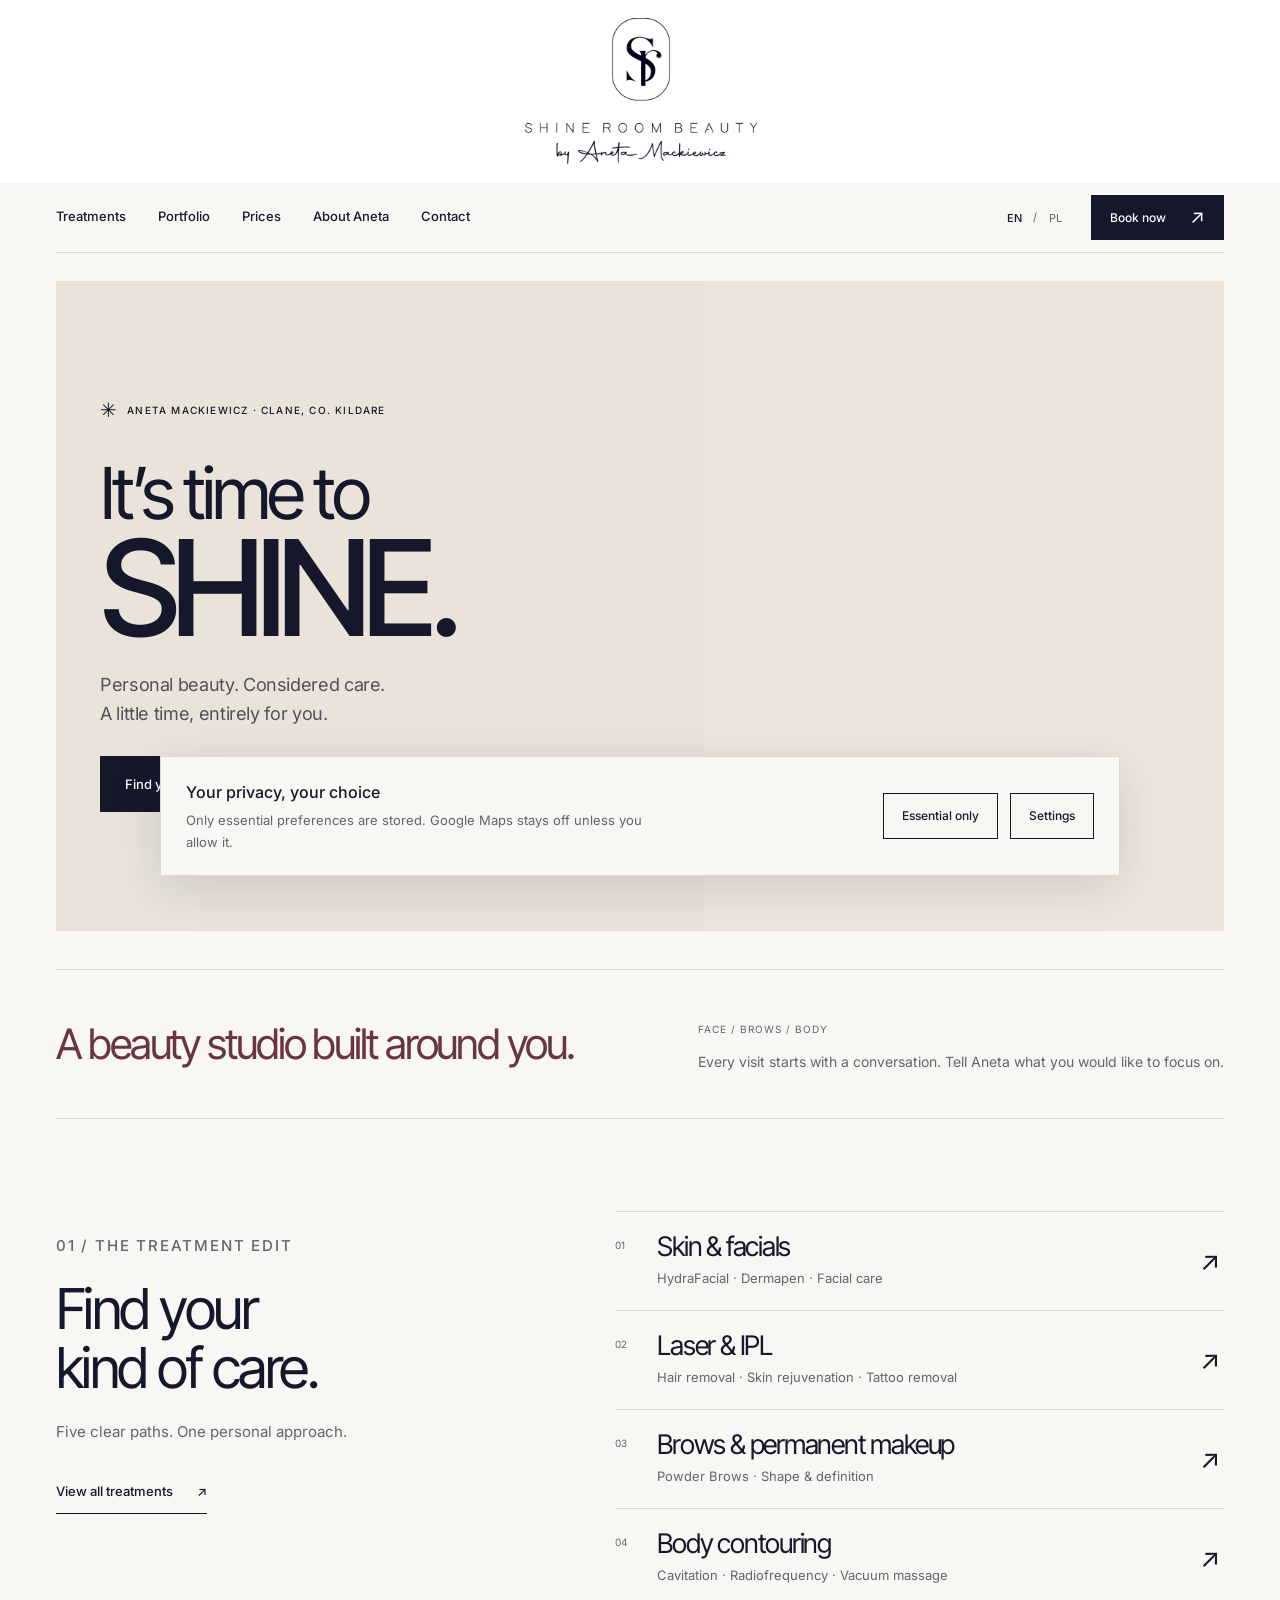
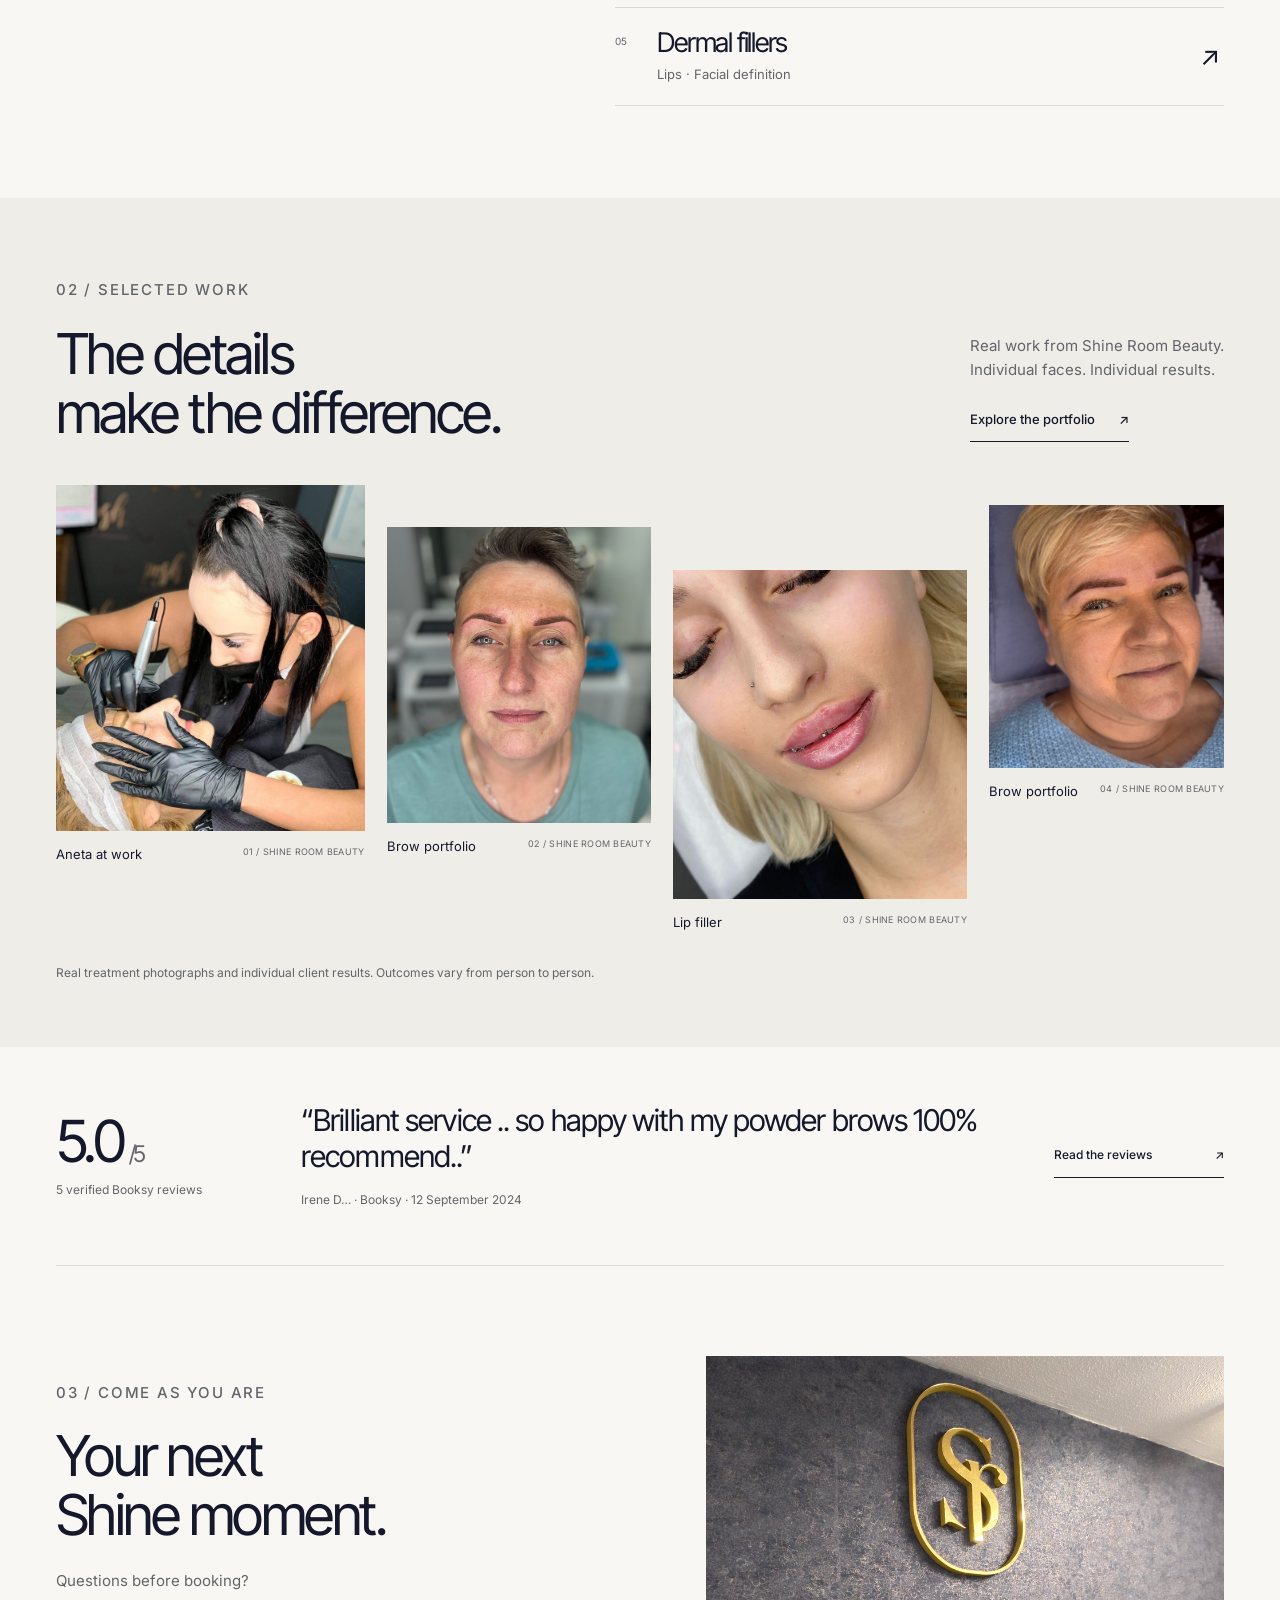
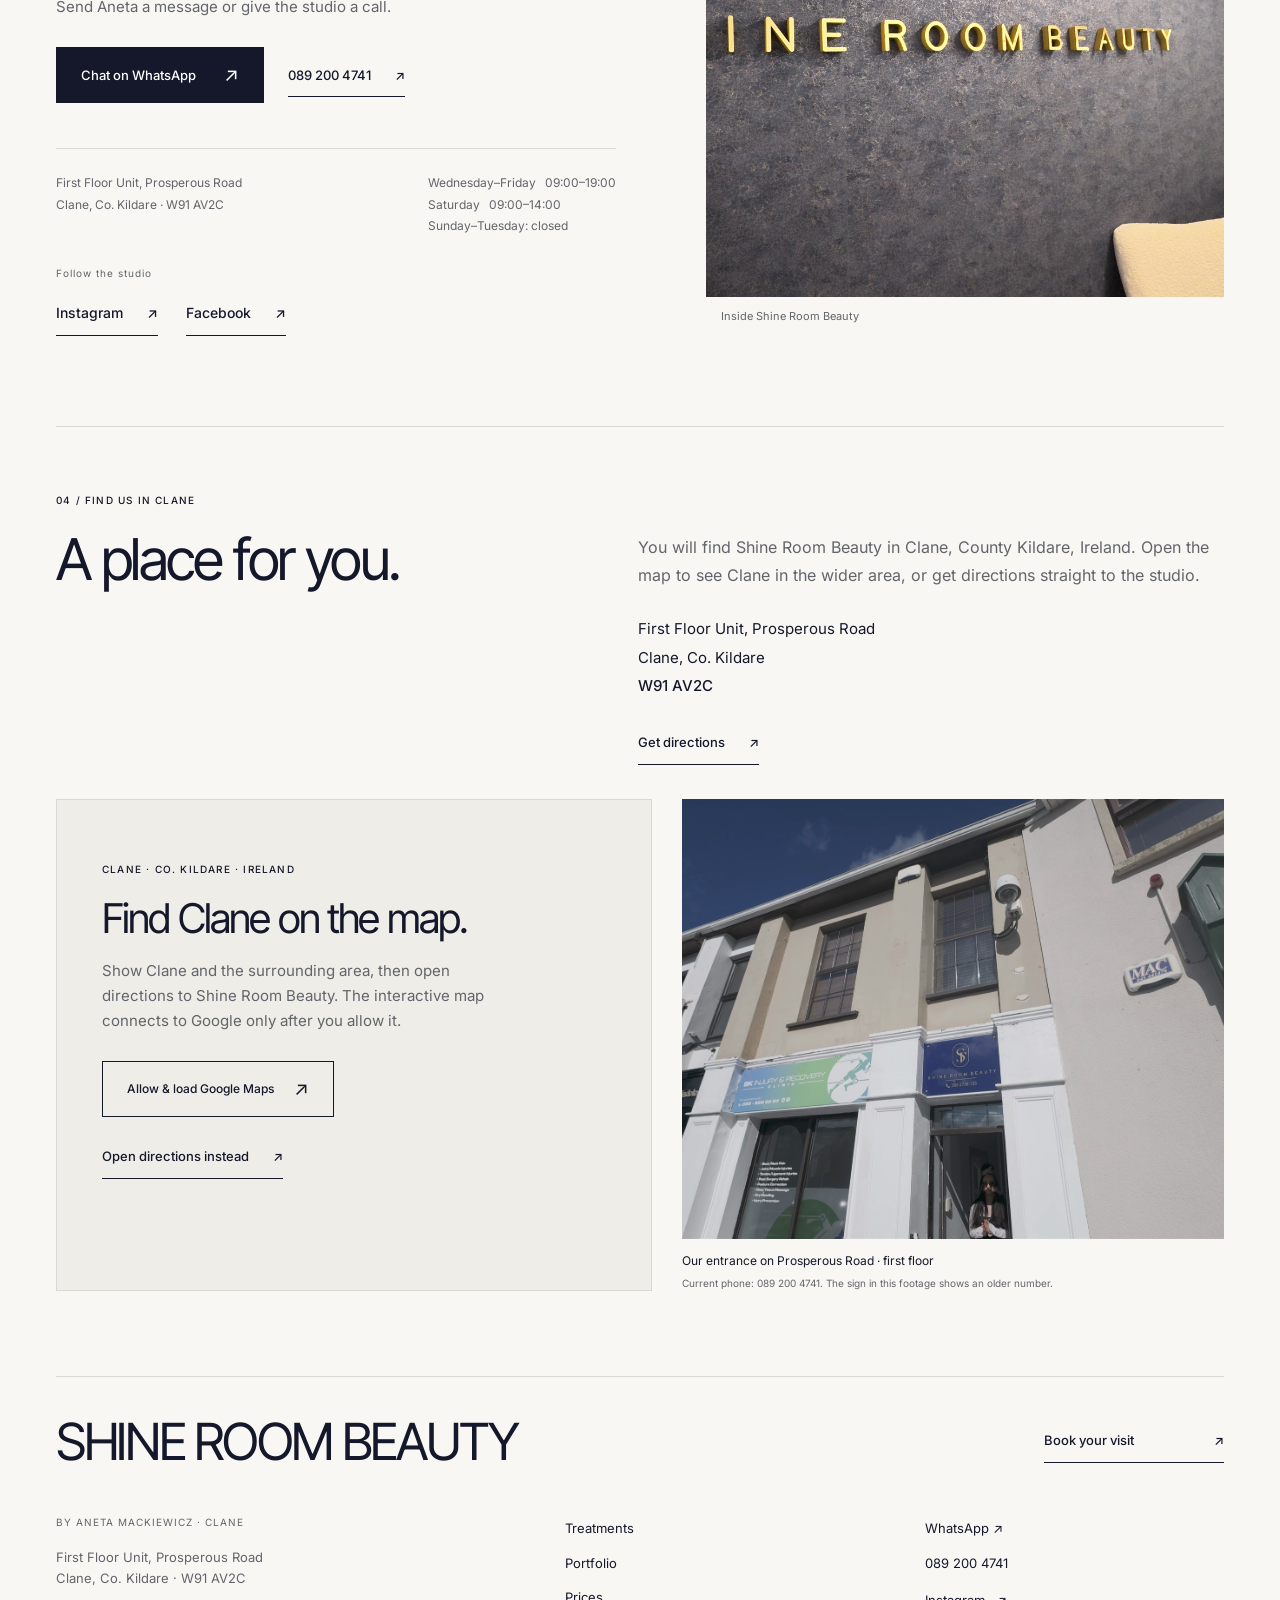
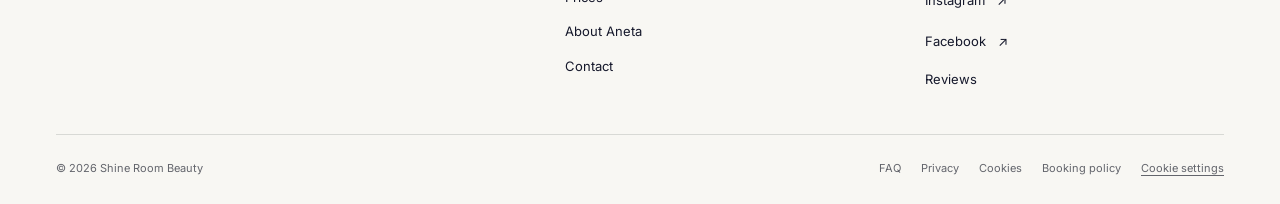
==== commit 0f8ceff1: "Add Instagram and owner-provided Facebook links across the website" ====
--- a/index.html
+++ b/index.html
@@ -1,11 +1,13 @@
 <!doctype html>
-<html lang="en" class="" data-static-build="2026-11-15-v4"><head><meta name="robots" content="noindex, nofollow, noarchive"><meta charset="utf-8"><meta name="viewport" content="width=device-width,initial-scale=1"><meta name="theme-color" content="#f8f7f3"><meta name="description" content="Shine Room Beauty by Aneta Mackiewicz in Clane, Kildare. Skin, laser, Powder Brows and body treatments. Book on Booksy or contact Aneta on WhatsApp."><title>Shine Room Beauty | Beauty Salon Clane</title><link rel="stylesheet" href="styles.css?v=74ff2df01545"><script src="content.js?v=9ad624e4fc46" defer=""></script><script src="portfolio-data.js?v=a60f5c091fd8" defer=""></script><script src="script.js?v=4d5770725626" defer=""></script><script type="application/ld+json">{"@context":"https://schema.org","@type":"BeautySalon","name":"Shine Room Beauty by Aneta Mackiewicz","telephone":"+353892004741","address":{"@type":"PostalAddress","streetAddress":"First Floor Unit, Prosperous Road","addressLocality":"Clane","addressRegion":"Co. Kildare","postalCode":"W91 AV2C","addressCountry":"IE"},"areaServed":["Clane","Kildare"],"sameAs":["https://www.instagram.com/shine_room_beauty/"],"openingHoursSpecification":[{"@type":"OpeningHoursSpecification","dayOfWeek":["Wednesday","Thursday","Friday"],"opens":"09:00","closes":"19:00"},{"@type":"OpeningHoursSpecification","dayOfWeek":"Saturday","opens":"09:00","closes":"14:00"}]}</script></head>
+<html lang="en" class="" data-static-build="2026-11-15-v4"><head><meta name="robots" content="noindex, nofollow, noarchive"><meta charset="utf-8"><meta name="viewport" content="width=device-width,initial-scale=1"><meta name="theme-color" content="#f8f7f3"><meta name="description" content="Shine Room Beauty by Aneta Mackiewicz in Clane, Kildare. Skin, laser, Powder Brows and body treatments. Book on Booksy or contact Aneta on WhatsApp."><title>Shine Room Beauty | Beauty Salon Clane</title><link rel="stylesheet" href="styles.css?v=637212a84cc7"><script src="content.js?v=9ad624e4fc46" defer=""></script><script src="portfolio-data.js?v=a60f5c091fd8" defer=""></script><script src="script.js?v=f2a4ddb9be09" defer=""></script><script type="application/ld+json">{"@context":"https://schema.org","@type":"BeautySalon","name":"Shine Room Beauty by Aneta Mackiewicz","telephone":"+353892004741","address":{"@type":"PostalAddress","streetAddress":"First Floor Unit, Prosperous Road","addressLocality":"Clane","addressRegion":"Co. Kildare","postalCode":"W91 AV2C","addressCountry":"IE"},"areaServed":["Clane","Kildare"],"sameAs":["https://www.instagram.com/shine_room_beauty/"],"openingHoursSpecification":[{"@type":"OpeningHoursSpecification","dayOfWeek":["Wednesday","Thursday","Friday"],"opens":"09:00","closes":"19:00"},{"@type":"OpeningHoursSpecification","dayOfWeek":"Saturday","opens":"09:00","closes":"14:00"}]}</script></head>
 <body data-title-en="Shine Room Beauty | Beauty Salon Clane" data-title-pl="Shine Room Beauty | Salon urody w Clane" data-description-en="Shine Room Beauty by Aneta Mackiewicz in Clane, Kildare. Skin, laser, Powder Brows and body treatments. Book on Booksy or contact Aneta on WhatsApp." data-description-pl="Shine Room Beauty Anety Mackiewicz w Clane, Kildare. Pielęgnacja skóry, laser, brwi pudrowe i zabiegi na ciało. Rezerwuj przez Booksy lub napisz na WhatsApp."><div id="site-shell"><a class="skip-link" href="#main-content"><span data-en="Skip to content" data-pl="Przejdź do treści">Skip to content</span></a><div class="brand-masthead"><a class="brand full-brand" href="index.html" aria-label="Shine Room Beauty by Aneta Mackiewicz"><span class="full-logo"><img src="assets/site/logo.png" alt="Shine Room Beauty by Aneta Mackiewicz" width="1600" height="1600" loading="lazy"></span></a></div><header class="site-header"><div class="header-inner section-wrap"><a class="mobile-home" href="index.html" data-aria-en="Home" data-aria-pl="Strona główna" aria-label="Home">SHINE ROOM</a><nav id="site-nav" aria-label="Primary navigation" data-aria-en="Primary navigation" data-aria-pl="Główna nawigacja"><a href="treatments.html"><span data-en="Treatments" data-pl="Zabiegi">Treatments</span></a><a href="gallery.html"><span data-en="Portfolio" data-pl="Portfolio">Portfolio</span></a><a href="prices.html"><span data-en="Prices" data-pl="Cennik">Prices</span></a><a href="about.html"><span data-en="About Aneta" data-pl="O Anecie">About Aneta</span></a><a href="contact.html"><span data-en="Contact" data-pl="Kontakt">Contact</span></a><div class="mobile-menu-tools"><div class="language-switch" role="group" data-aria-en="Language" data-aria-pl="Język" aria-label="Language"><button type="button" data-lang="en" class="active" aria-pressed="true">EN</button><span aria-hidden="true">/</span><button type="button" data-lang="pl" aria-pressed="false">PL</button></div><a class="button button-small" href="https://booksy.com/en-ie/9393_shine-room-beauty_other_52926_naas" target="_blank" rel="noopener"><span data-en="Book now" data-pl="Zarezerwuj">Book now</span><span aria-hidden="true">↗</span></a></div></nav><div class="header-actions"><div class="language-switch" role="group" data-aria-en="Language" data-aria-pl="Język" aria-label="Language"><button type="button" data-lang="en" class="active" aria-pressed="true">EN</button><span aria-hidden="true">/</span><button type="button" data-lang="pl" aria-pressed="false">PL</button></div><a class="button button-small" href="https://booksy.com/en-ie/9393_shine-room-beauty_other_52926_naas" target="_blank" rel="noopener"><span data-en="Book now" data-pl="Zarezerwuj">Book now</span><span aria-hidden="true">↗</span></a></div><button class="menu-button" type="button" aria-controls="site-nav" aria-expanded="false" aria-label="Open menu"><span></span><span></span></button></div></header></div><main id="main-content"><section class="hero section-wrap"><div class="hero-copy"><div class="eyebrow"><span class="small-cross" aria-hidden="true">✳</span><span>ANETA MACKIEWICZ · CLANE, CO. KILDARE</span></div><h1>It’s time to<br><span>SHINE.</span></h1><p class="hero-description"><span data-en="Personal beauty. Considered care." data-pl="Indywidualne piękno. Uważna pielęgnacja.">Personal beauty. Considered care.</span><br><span data-en="A little time, entirely for you." data-pl="Chwila tylko dla Ciebie.">A little time, entirely for you.</span></p><div class="hero-actions"><a class="button" href="https://booksy.com/en-ie/9393_shine-room-beauty_other_52926_naas" target="_blank" rel="noopener"><span data-en="Find your appointment" data-pl="Umów wizytę">Find your appointment</span><span aria-hidden="true">↗</span></a><a class="plain-link" href="treatments.html"><span data-en="Explore treatments" data-pl="Poznaj zabiegi">Explore treatments</span><span aria-hidden="true">↓</span></a></div><div class="studio-note"><div class="studio-image"><img src="assets/site/studio.jpg" alt="Inside Shine Room Beauty in Clane" data-alt-en="Inside Shine Room Beauty in Clane" data-alt-pl="Wnętrze Shine Room Beauty w Clane" width="2000" height="1125" loading="lazy"></div><div><span data-en="YOUR BEAUTY SPACE" data-pl="TWOJA PRZESTRZEŃ BEAUTY" class="micro-label">YOUR BEAUTY SPACE</span><p><span data-en="A personal studio." data-pl="Kameralne studio.">A personal studio.</span><br><span data-en="A warm welcome." data-pl="Ciepłe powitanie.">A warm welcome.</span></p><a href="about.html"><span data-en="Visit Shine Room" data-pl="Poznaj Shine Room">Visit Shine Room</span><span aria-hidden="true">↗</span></a></div></div></div><figure class="hero-portrait"><div class="portrait-crop"><img src="assets/site/aneta-portrait-v5.jpg" srcset="assets/site/aneta-portrait-v5-480.jpg 480w, assets/site/aneta-portrait-v5-800.jpg 800w, assets/site/aneta-portrait-v5.jpg 1122w" sizes="(max-width:700px) calc(100vw - 40px),520px" alt="Aneta Mackiewicz, founder of Shine Room Beauty" data-alt-en="Aneta Mackiewicz, founder of Shine Room Beauty" data-alt-pl="Aneta Mackiewicz, założycielka Shine Room Beauty" width="1122" height="1402" fetchpriority="high" decoding="async"></div><figcaption><span>ANETA MACKIEWICZ</span><span data-en="Your beauty, made personal." data-pl="Twoje piękno, indywidualnie.">Your beauty, made personal.</span></figcaption></figure></section>
 <section class="intro-line section-wrap"><p><span data-en="A beauty studio built around" data-pl="Studio urody stworzone z myślą o">A beauty studio built around</span> <span data-en="you." data-pl="Tobie.">you.</span></p><div><span data-en="FACE / BROWS / BODY" data-pl="TWARZ / BRWI / CIAŁO" class="micro-label">FACE / BROWS / BODY</span><p><span data-en="Every visit starts with a conversation. Tell Aneta what you would like to focus on." data-pl="Każda wizyta zaczyna się od rozmowy. Powiedz Anecie, co jest dla Ciebie ważne.">Every visit starts with a conversation. Tell Aneta what you would like to focus on.</span></p></div></section>
 <section class="treatments section-wrap"><div class="section-heading"><div><p data-en="01 / THE TREATMENT EDIT" data-pl="01 / ZABIEGI" class="eyebrow">01 / THE TREATMENT EDIT</p><h2><span data-en="Find your" data-pl="Wybierz swoją">Find your</span><br><span data-en="kind of care." data-pl="pielęgnację.">kind of care.</span></h2><p data-en="Five clear paths. One personal approach." data-pl="Pięć kierunków. Indywidualne podejście.">Five clear paths. One personal approach.</p><a class="plain-link" href="treatments.html"><span data-en="View all treatments" data-pl="Zobacz wszystkie zabiegi">View all treatments</span><span aria-hidden="true">↗</span></a></div><div class="treatment-list"><a href="treatments.html#skin-glow"><span class="number">01</span><div><h3 data-en="Skin &amp; facials" data-pl="Twarz i pielęgnacja">Skin &amp; facials</h3><p data-en="HydraFacial · Dermapen · Facial care" data-pl="HydraFacial · Dermapen · Pielęgnacja twarzy">HydraFacial · Dermapen · Facial care</p></div><span class="row-arrow" aria-hidden="true">↗</span></a><a href="treatments.html#laser-ipl"><span class="number">02</span><div><h3 data-en="Laser &amp; IPL" data-pl="Laser i IPL">Laser &amp; IPL</h3><p data-en="Hair removal · Skin rejuvenation · Tattoo removal" data-pl="Depilacja · Fotoodmładzanie · Usuwanie tatuażu">Hair removal · Skin rejuvenation · Tattoo removal</p></div><span class="row-arrow" aria-hidden="true">↗</span></a><a href="treatments.html#brows-features"><span class="number">03</span><div><h3 data-en="Brows &amp; permanent makeup" data-pl="Brwi i makijaż permanentny">Brows &amp; permanent makeup</h3><p data-en="Powder Brows · Shape &amp; definition" data-pl="Brwi pudrowe · Kształt i podkreślenie">Powder Brows · Shape &amp; definition</p></div><span class="row-arrow" aria-hidden="true">↗</span></a><a href="treatments.html#body-definition"><span class="number">04</span><div><h3 data-en="Body contouring" data-pl="Modelowanie sylwetki">Body contouring</h3><p data-en="Cavitation · Radiofrequency · Vacuum massage" data-pl="Kawitacja · Fale radiowe · Masaż próżniowy">Cavitation · Radiofrequency · Vacuum massage</p></div><span class="row-arrow" aria-hidden="true">↗</span></a><a href="treatments.html#dermal-fillers"><span class="number">05</span><div><h3 data-en="Dermal fillers" data-pl="Wypełniacze">Dermal fillers</h3><p data-en="Lips · Facial definition" data-pl="Usta · Podkreślenie rysów">Lips · Facial definition</p></div><span class="row-arrow" aria-hidden="true">↗</span></a></div></div></section>
 <section class="portfolio"><div class="section-wrap"><div class="portfolio-heading"><div><p data-en="02 / SELECTED WORK" data-pl="02 / WYBRANE REALIZACJE" class="eyebrow">02 / SELECTED WORK</p><h2><span data-en="The details" data-pl="To detale">The details</span><br><span data-en="make the difference." data-pl="robią różnicę.">make the difference.</span></h2></div><div><p><span data-en="Real work from Shine Room Beauty." data-pl="Prawdziwe realizacje Shine Room Beauty.">Real work from Shine Room Beauty.</span><br><span data-en="Individual faces. Individual results." data-pl="Różne twarze. Indywidualne efekty.">Individual faces. Individual results.</span></p><a class="plain-link" href="gallery.html"><span data-en="Explore the portfolio" data-pl="Zobacz portfolio">Explore the portfolio</span><span aria-hidden="true">↗</span></a></div></div><div class="portfolio-grid home-portfolio" id="home-portfolio"><a class="portfolio-card" data-photo="brows-session-01" data-category="studio" aria-label="View image: Aneta at work" href="assets/site/new-2026-11/brow-treatment-aneta.jpg"><span class="work-image"><img src="assets/site/new-2026-11/brow-treatment-aneta.jpg" alt="Aneta at work" width="1536" height="2048" loading="lazy" decoding="async"></span><span class="work-caption"><span>Aneta at work</span><small>01 / SHINE ROOM BEAUTY</small></span></a><a class="portfolio-card" data-photo="brows-new-mint" data-category="brows" aria-label="View image: Brow portfolio" href="assets/site/new-2026-11/brows-client-mint.jpg"><span class="work-image"><img src="assets/site/new-2026-11/brows-client-mint.jpg" alt="Brow portfolio" width="900" height="1200" loading="lazy" decoding="async"></span><span class="work-caption"><span>Brow portfolio</span><small>02 / SHINE ROOM BEAUTY</small></span></a><a class="portfolio-card" data-photo="lips-01" data-category="lips" aria-label="View image: Lip filler" href="assets/site/portfolio/lips-01.jpeg"><span class="work-image"><img src="assets/site/portfolio/lips-01.jpeg" alt="Lip filler" width="1536" height="1024" loading="lazy" decoding="async"></span><span class="work-caption"><span>Lip filler</span><small>03 / SHINE ROOM BEAUTY</small></span></a><a class="portfolio-card" data-photo="brows-new-blonde" data-category="brows" aria-label="View image: Brow portfolio" href="assets/site/new-2026-11/brows-client-blonde.jpg"><span class="work-image"><img src="assets/site/new-2026-11/brows-client-blonde.jpg" alt="Brow portfolio" width="1200" height="1600" loading="lazy" decoding="async"></span><span class="work-caption"><span>Brow portfolio</span><small>04 / SHINE ROOM BEAUTY</small></span></a></div><p data-en="Real treatment photographs and individual client results. Outcomes vary from person to person." data-pl="Prawdziwe zdjęcia zabiegów i indywidualnych realizacji. Rezultaty mogą się różnić." class="results-note">Real treatment photographs and individual client results. Outcomes vary from person to person.</p></div></section>
 <section class="review section-wrap"><div class="review-rating"><span>5.0<span>/5</span></span><p data-en="5 verified Booksy reviews" data-pl="5 zweryfikowanych opinii Booksy">5 verified Booksy reviews</p></div><blockquote><p data-en="“Brilliant service .. so happy with my powder brows 100% recommend..”" data-pl="„Świetna obsługa… Jestem bardzo zadowolona z brwi pudrowych, polecam w 100%.”">“Brilliant service .. so happy with my powder brows 100% recommend..”</p><cite data-en="Irene D… · Booksy · 12 September 2024" data-pl="Irene D… · Booksy · 12 września 2024 · tłumaczenie">Irene D… · Booksy · 12 September 2024</cite></blockquote><a class="plain-link" href="https://booksy.com/en-ie/9393_shine-room-beauty_other_52926_naas" target="_blank" rel="noopener"><span data-en="Read the reviews" data-pl="Przeczytaj opinie">Read the reviews</span><span aria-hidden="true">↗</span></a></section>
-<section class="visit section-wrap"><div class="visit-copy"><p data-en="03 / COME AS YOU ARE" data-pl="03 / ZAPRASZAMY DO STUDIA" class="eyebrow">03 / COME AS YOU ARE</p><h2><span data-en="Your next" data-pl="Twój kolejny">Your next</span><br><span data-en="Shine moment." data-pl="Shine moment.">Shine moment.</span></h2><p><span data-en="Questions before booking?" data-pl="Masz pytanie przed rezerwacją?">Questions before booking?</span><br><span data-en="Send Aneta a message or give the studio a call." data-pl="Napisz do Anety lub zadzwoń do studia.">Send Aneta a message or give the studio a call.</span></p><div class="contact-actions"><a class="button" href="https://wa.me/353892004741" target="_blank" rel="noopener"><span data-en="Chat on WhatsApp" data-pl="Napisz na WhatsApp">Chat on WhatsApp</span><span aria-hidden="true">↗</span></a><a class="plain-link" href="tel:+353892004741">089 200 4741 <span aria-hidden="true">↗</span></a></div><div class="visit-details"><address>First Floor Unit, Prosperous Road<br>Clane, Co. Kildare · W91 AV2C</address><p><span data-en="Wednesday–Friday" data-pl="Środa–piątek">Wednesday–Friday</span> &nbsp; 09:00–19:00<br><span data-en="Saturday" data-pl="Sobota">Saturday</span> &nbsp; 09:00–14:00<br><span data-en="Sunday–Tuesday: closed" data-pl="Niedziela–wtorek: zamknięte">Sunday–Tuesday: closed</span></p></div></div><div class="visit-photo"><img src="assets/site/studio-detail.jpg" alt="Shine Room Beauty logo in the studio" data-alt-en="Shine Room Beauty logo in the studio" data-alt-pl="Logo Shine Room Beauty we wnętrzu studia" width="1800" height="1013" loading="lazy"><p data-en="Inside Shine Room Beauty" data-pl="Wnętrze Shine Room Beauty" class="studio-photo-label">Inside Shine Room Beauty</p></div></section><section class="home-location section-wrap" aria-labelledby="home-location-title"><div class="location-intro"><p class="eyebrow"><span data-en="04 / FIND US IN CLANE" data-pl="04 / DOJAZD DO CLANE">04 / FIND US IN CLANE</span></p><h2 id="home-location-title"><span data-en="A place for you." data-pl="Miejsce dla Ciebie.">A place for you.</span></h2><p><span data-en="You will find Shine Room Beauty in Clane, County Kildare, Ireland. Open the map to see Clane in the wider area, or get directions straight to the studio." data-pl="Shine Room Beauty znajdziesz w Clane, w hrabstwie Kildare w Irlandii. Włącz mapę, żeby zobaczyć położenie Clane w okolicy, lub wyznacz trasę bezpośrednio do salonu.">You will find Shine Room Beauty in Clane, County Kildare, Ireland. Open the map to see Clane in the wider area, or get directions straight to the studio.</span></p><address>First Floor Unit, Prosperous Road<br>Clane, Co. Kildare<br><strong>W91 AV2C</strong></address><a class="plain-link" href="https://www.google.com/maps/dir/?api=1&amp;destination=Shine+Room+Beauty%2C+W91+AV2C%2C+Clane%2C+Ireland" target="_blank" rel="noopener"><span data-en="Get directions" data-pl="Wyznacz trasę">Get directions</span><span aria-hidden="true">↗</span></a></div><div class="arrival-grid"><div class="map-wrap" id="home-google-map" data-google-map=""><div class="map-placeholder"><p class="eyebrow">CLANE · CO. KILDARE · IRELAND</p><h3>Find Clane on the map.</h3><p>Show Clane and the surrounding area, then open directions to Shine Room Beauty. The interactive map connects to Google only after you allow it.</p><button class="button button-outline" type="button" data-load-map="">Allow &amp; load Google Maps<span aria-hidden="true">↗</span></button><a class="plain-link" href="https://www.google.com/maps/dir/?api=1&amp;destination=Shine+Room+Beauty%2C+W91+AV2C%2C+Clane%2C+Ireland" target="_blank" rel="noopener">Open directions instead<span aria-hidden="true">↗</span></a></div></div><figure class="exterior-photo"><img src="assets/site/studio-exterior.jpg" alt="The real Shine Room Beauty building and entrance on Prosperous Road, Clane" data-alt-en="The real Shine Room Beauty building and entrance on Prosperous Road, Clane" data-alt-pl="Prawdziwy budynek i wejście do Shine Room Beauty przy Prosperous Road w Clane" width="1800" height="1013" loading="lazy"><figcaption><span data-en="Our entrance on Prosperous Road · first floor" data-pl="Nasze wejście przy Prosperous Road · pierwsze piętro">Our entrance on Prosperous Road · first floor</span><small><span data-en="Current phone: 089 200 4741. The sign in this footage shows an older number." data-pl="Aktualny telefon: 089 200 4741. Szyld na nagraniu pokazuje wcześniejszy numer.">Current phone: 089 200 4741. The sign in this footage shows an older number.</span></small></figcaption></figure></div></section></main><div id="site-footer"><footer class="site-footer section-wrap"><div class="footer-top"><a class="footer-name" href="index.html">SHINE ROOM BEAUTY</a><a class="plain-link" href="https://booksy.com/en-ie/9393_shine-room-beauty_other_52926_naas" target="_blank" rel="noopener"><span data-en="Book your visit" data-pl="Zarezerwuj wizytę">Book your visit</span><span aria-hidden="true">↗</span></a></div><div class="footer-grid"><div><p class="micro-label">BY ANETA MACKIEWICZ · CLANE</p><address>First Floor Unit, Prosperous Road<br>Clane, Co. Kildare · W91 AV2C</address></div><div class="footer-links"><a href="treatments.html"><span data-en="Treatments" data-pl="Zabiegi">Treatments</span></a><a href="gallery.html"><span data-en="Portfolio" data-pl="Portfolio">Portfolio</span></a><a href="prices.html"><span data-en="Prices" data-pl="Cennik">Prices</span></a><a href="about.html"><span data-en="About Aneta" data-pl="O Anecie">About Aneta</span></a><a href="contact.html"><span data-en="Contact" data-pl="Kontakt">Contact</span></a></div><div class="footer-links"><a href="https://wa.me/353892004741" target="_blank" rel="noopener">WhatsApp ↗</a><a href="tel:+353892004741">089 200 4741</a><a href="https://www.instagram.com/shine_room_beauty/" target="_blank" rel="noopener">Instagram ↗</a><a href="reviews.html"><span data-en="Reviews" data-pl="Opinie">Reviews</span></a></div></div><div class="footer-bottom"><span>© 2026 Shine Room Beauty</span><div><a href="faq.html">FAQ</a><a href="privacy.html"><span data-en="Privacy" data-pl="Prywatność">Privacy</span></a><a href="cookies.html">Cookies</a><a href="booking-policy.html"><span data-en="Booking policy" data-pl="Zasady rezerwacji">Booking policy</span></a><button type="button" data-privacy-settings=""><span data-en="Cookie settings" data-pl="Ustawienia cookies">Cookie settings</span></button></div></div></footer><div class="mobile-contact"><a href="https://wa.me/353892004741" target="_blank" rel="noopener">WhatsApp <span aria-hidden="true">↗</span></a><a href="tel:+353892004741"><span data-en="Call the studio" data-pl="Zadzwoń">Call the studio</span><span aria-hidden="true">↗</span></a></div><aside class="cookie-banner" id="cookie-banner" hidden=""><div><strong><span data-en="Your privacy, your choice" data-pl="Twoja prywatność, Twój wybór">Your privacy, your choice</span></strong><p><span data-en="Only essential preferences are stored. Google Maps stays off unless you allow it." data-pl="Zapisujemy tylko niezbędne preferencje. Mapy Google pozostają wyłączone, dopóki na nie nie zezwolisz.">Only essential preferences are stored. Google Maps stays off unless you allow it.</span></p></div><div class="cookie-actions"><button class="button button-outline" type="button" data-cookie-essential=""><span data-en="Essential only" data-pl="Tylko niezbędne">Essential only</span></button><button class="button button-outline" type="button" data-privacy-settings=""><span data-en="Settings" data-pl="Ustawienia">Settings</span></button></div></aside><dialog class="privacy-dialog" id="privacy-dialog" aria-labelledby="privacy-title"><form method="dialog"><button class="dialog-close" value="close" aria-label="Close" data-aria-en="Close" data-aria-pl="Zamknij">×</button><p class="eyebrow"><span data-en="Privacy preferences" data-pl="Preferencje prywatności">Privacy preferences</span></p><h2 id="privacy-title"><span data-en="Make yourself comfortable." data-pl="Zdecyduj po swojemu.">Make yourself comfortable.</span></h2><p><span data-en="This site has no advertising or analytics. Your language and privacy choices are stored on this device." data-pl="Ta strona nie używa reklam ani analityki. Wybór języka i prywatności zapisujemy na tym urządzeniu.">This site has no advertising or analytics. Your language and privacy choices are stored on this device.</span></p><label class="privacy-toggle"><input type="checkbox" id="map-consent"><span><strong>Google Maps</strong><small data-en="Allow the embedded map. Google may process information under its own privacy policy." data-pl="Zezwól na osadzoną mapę. Google może przetwarzać informacje zgodnie ze swoją polityką prywatności.">Allow the embedded map. Google may process information under its own privacy policy.</small></span></label><a class="plain-link" href="cookies.html"><span data-en="Read the cookies policy" data-pl="Przeczytaj politykę cookies">Read the cookies policy</span><span aria-hidden="true">↗</span></a><button class="button" type="button" id="save-privacy"><span data-en="Save preferences" data-pl="Zapisz preferencje">Save preferences</span><span aria-hidden="true">↗</span></button></form></dialog><dialog class="lightbox" id="lightbox" aria-labelledby="lightbox-title"><button class="dialog-close" type="button" data-close-lightbox="" aria-label="Close image" data-aria-en="Close image" data-aria-pl="Zamknij zdjęcie">×</button><div class="lightbox-image"></div><div class="lightbox-caption"><h2 id="lightbox-title"></h2><p id="lightbox-description"></p></div><div class="lightbox-controls"><button type="button" data-photo-prev="" aria-label="Previous image" data-aria-en="Previous image" data-aria-pl="Poprzednie zdjęcie">←</button><span id="photo-count"></span><button type="button" data-photo-next="" aria-label="Next image" data-aria-en="Next image" data-aria-pl="Następne zdjęcie">→</button></div></dialog></div><noscript><p class="section-wrap page-section">For the complete treatment menu and reservations, <a href="https://booksy.com/en-ie/9393_shine-room-beauty_other_52926_naas">open Booksy</a>. Call <a href="tel:+353892004741">089 200 4741</a> or <a href="https://wa.me/353892004741">contact Aneta on WhatsApp</a>.</p></noscript>
+<section class="visit section-wrap"><div class="visit-copy"><p data-en="03 / COME AS YOU ARE" data-pl="03 / ZAPRASZAMY DO STUDIA" class="eyebrow">03 / COME AS YOU ARE</p><h2><span data-en="Your next" data-pl="Twój kolejny">Your next</span><br><span data-en="Shine moment." data-pl="Shine moment.">Shine moment.</span></h2><p><span data-en="Questions before booking?" data-pl="Masz pytanie przed rezerwacją?">Questions before booking?</span><br><span data-en="Send Aneta a message or give the studio a call." data-pl="Napisz do Anety lub zadzwoń do studia.">Send Aneta a message or give the studio a call.</span></p><div class="contact-actions"><a class="button" href="https://wa.me/353892004741" target="_blank" rel="noopener"><span data-en="Chat on WhatsApp" data-pl="Napisz na WhatsApp">Chat on WhatsApp</span><span aria-hidden="true">↗</span></a><a class="plain-link" href="tel:+353892004741">089 200 4741 <span aria-hidden="true">↗</span></a></div><div class="visit-details"><address>First Floor Unit, Prosperous Road<br>Clane, Co. Kildare · W91 AV2C</address><p><span data-en="Wednesday–Friday" data-pl="Środa–piątek">Wednesday–Friday</span> &nbsp; 09:00–19:00<br><span data-en="Saturday" data-pl="Sobota">Saturday</span> &nbsp; 09:00–14:00<br><span data-en="Sunday–Tuesday: closed" data-pl="Niedziela–wtorek: zamknięte">Sunday–Tuesday: closed</span></p></div><div class="studio-social"><p class="micro-label"><span data-en="Follow the studio" data-pl="Obserwuj salon">Follow the studio</span></p><div class="social-links"><a class="plain-link" data-social="instagram" href="https://www.instagram.com/shine_room_beauty/" target="_blank" rel="noopener noreferrer" data-aria-en="Instagram — Shine Room Beauty (opens in a new tab)" data-aria-pl="Instagram — Shine Room Beauty (otwiera się w nowej karcie)" aria-label="Instagram — Shine Room Beauty (opens in a new tab)">Instagram<span aria-hidden="true">↗</span></a><a class="plain-link" data-social="facebook" href="https://www.facebook.com/share/1KfqWJRtGH/" target="_blank" rel="noopener noreferrer" data-aria-en="Facebook — Shine Room Beauty (opens in a new tab)" data-aria-pl="Facebook — Shine Room Beauty (otwiera się w nowej karcie)" aria-label="Facebook — Shine Room Beauty (opens in a new tab)">Facebook<span aria-hidden="true">↗</span></a></div></div></div><div class="visit-photo"><img src="assets/site/studio-detail.jpg" alt="Shine Room Beauty logo in the studio" data-alt-en="Shine Room Beauty logo in the studio" data-alt-pl="Logo Shine Room Beauty we wnętrzu studia" width="1800" height="1013" loading="lazy"><p data-en="Inside Shine Room Beauty" data-pl="Wnętrze Shine Room Beauty" class="studio-photo-label">Inside Shine Room Beauty</p></div></section><section class="home-location section-wrap" aria-labelledby="home-location-title"><div class="location-intro"><p class="eyebrow"><span data-en="04 / FIND US IN CLANE" data-pl="04 / DOJAZD DO CLANE">04 / FIND US IN CLANE</span></p><h2 id="home-location-title"><span data-en="A place for you." data-pl="Miejsce dla Ciebie.">A place for you.</span></h2><p><span data-en="You will find Shine Room Beauty in Clane, County Kildare, Ireland. Open the map to see Clane in the wider area, or get directions straight to the studio." data-pl="Shine Room Beauty znajdziesz w Clane, w hrabstwie Kildare w Irlandii. Włącz mapę, żeby zobaczyć położenie Clane w okolicy, lub wyznacz trasę bezpośrednio do salonu.">You will find Shine Room Beauty in Clane, County Kildare, Ireland. Open the map to see Clane in the wider area, or get directions straight to the studio.</span></p><address>First Floor Unit, Prosperous Road<br>Clane, Co. Kildare<br><strong>W91 AV2C</strong></address><a class="plain-link" href="https://www.google.com/maps/dir/?api=1&amp;destination=Shine+Room+Beauty%2C+W91+AV2C%2C+Clane%2C+Ireland" target="_blank" rel="noopener"><span data-en="Get directions" data-pl="Wyznacz trasę">Get directions</span><span aria-hidden="true">↗</span></a></div><div class="arrival-grid"><div class="map-wrap" id="home-google-map" data-google-map=""><div class="map-placeholder"><p class="eyebrow">CLANE · CO. KILDARE · IRELAND</p><h3>Find Clane on the map.</h3><p>Show Clane and the surrounding area, then open directions to Shine Room Beauty. The interactive map connects to Google only after you allow it.</p><button class="button button-outline" type="button" data-load-map="">Allow &amp; load Google Maps<span aria-hidden="true">↗</span></button><a class="plain-link" href="https://www.google.com/maps/dir/?api=1&amp;destination=Shine+Room+Beauty%2C+W91+AV2C%2C+Clane%2C+Ireland" target="_blank" rel="noopener">Open directions instead<span aria-hidden="true">↗</span></a></div></div><figure class="exterior-photo"><img src="assets/site/studio-exterior.jpg" alt="The real Shine Room Beauty building and entrance on Prosperous Road, Clane" data-alt-en="The real Shine Room Beauty building and entrance on Prosperous Road, Clane" data-alt-pl="Prawdziwy budynek i wejście do Shine Room Beauty przy Prosperous Road w Clane" width="1800" height="1013" loading="lazy"><figcaption><span data-en="Our entrance on Prosperous Road · first floor" data-pl="Nasze wejście przy Prosperous Road · pierwsze piętro">Our entrance on Prosperous Road · first floor</span><small><span data-en="Current phone: 089 200 4741. The sign in this footage shows an older number." data-pl="Aktualny telefon: 089 200 4741. Szyld na nagraniu pokazuje wcześniejszy numer.">Current phone: 089 200 4741. The sign in this footage shows an older number.</span></small></figcaption></figure></div></section></main><div id="site-footer"><footer class="site-footer section-wrap"><div class="footer-top"><a class="footer-name" href="index.html">SHINE ROOM BEAUTY</a><a class="plain-link" href="https://booksy.com/en-ie/9393_shine-room-beauty_other_52926_naas" target="_blank" rel="noopener"><span data-en="Book your visit" data-pl="Zarezerwuj wizytę">Book your visit</span><span aria-hidden="true">↗</span></a></div><div class="footer-grid"><div><p class="micro-label">BY ANETA MACKIEWICZ · CLANE</p><address>First Floor Unit, Prosperous Road<br>Clane, Co. Kildare · W91 AV2C</address></div><div class="footer-links"><a href="treatments.html"><span data-en="Treatments" data-pl="Zabiegi">Treatments</span></a><a href="gallery.html"><span data-en="Portfolio" data-pl="Portfolio">Portfolio</span></a><a href="prices.html"><span data-en="Prices" data-pl="Cennik">Prices</span></a><a href="about.html"><span data-en="About Aneta" data-pl="O Anecie">About Aneta</span></a><a href="contact.html"><span data-en="Contact" data-pl="Kontakt">Contact</span></a></div><div class="footer-links"><a href="https://wa.me/353892004741" target="_blank" rel="noopener">WhatsApp ↗</a><a href="tel:+353892004741">089 200 4741</a><a class="" data-social="instagram" href="https://www.instagram.com/shine_room_beauty/" target="_blank" rel="noopener noreferrer" data-aria-en="Instagram — Shine Room Beauty (opens in a new tab)" data-aria-pl="Instagram — Shine Room Beauty (otwiera się w nowej karcie)" aria-label="Instagram — Shine Room Beauty (opens in a new tab)">Instagram<span aria-hidden="true">↗</span></a><a class="" data-social="facebook" href="https://www.facebook.com/share/1KfqWJRtGH/" target="_blank" rel="noopener noreferrer" data-aria-en="Facebook — Shine Room Beauty (opens in a new tab)" data-aria-pl="Facebook — Shine Room Beauty (otwiera się w nowej karcie)" aria-label="Facebook — Shine Room Beauty (opens in a new tab)">Facebook<span aria-hidden="true">↗</span></a><a href="reviews.html"><span data-en="Reviews" data-pl="Opinie">Reviews</span></a></div></div><div class="footer-bottom"><span>© 2026 Shine Room Beauty</span><div><a href="faq.html">FAQ</a><a href="privacy.html"><span data-en="Privacy" data-pl="Prywatność">Privacy</span></a><a href="cookies.html">Cookies</a><a href="booking-policy.html"><span data-en="Booking policy" data-pl="Zasady rezerwacji">Booking policy</span></a><button type="button" data-privacy-settings=""><span data-en="Cookie settings" data-pl="Ustawienia cookies">Cookie settings</span></button></div></div></footer><div class="mobile-contact"><a href="https://wa.me/353892004741" target="_blank" rel="noopener">WhatsApp <span aria-hidden="true">↗</span></a><a href="tel:+353892004741"><span data-en="Call the studio" data-pl="Zadzwoń">Call the studio</span><span aria-hidden="true">↗</span></a></div><aside class="cookie-banner" id="cookie-banner" hidden=""><div><strong><span data-en="Your privacy, your choice" data-pl="Twoja prywatność, Twój wybór">Your privacy, your choice</span></strong><p><span data-en="Only essential preferences are stored. Google Maps stays off unless you allow it." data-pl="Zapisujemy tylko niezbędne preferencje. Mapy Google pozostają wyłączone, dopóki na nie nie zezwolisz.">Only essential preferences are stored. Google Maps stays off unless you allow it.</span></p></div><div class="cookie-actions"><button class="button button-outline" type="button" data-cookie-essential=""><span data-en="Essential only" data-pl="Tylko niezbędne">Essential only</span></button><button class="button button-outline" type="button" data-privacy-settings=""><span data-en="Settings" data-pl="Ustawienia">Settings</span></button></div></aside><dialog class="privacy-dialog" id="privacy-dialog" aria-labelledby="privacy-title"><form method="dialog"><button class="dialog-close" value="close" aria-label="Close" data-aria-en="Close" data-aria-pl="Zamknij">×</button><p class="eyebrow"><span data-en="Privacy preferences" data-pl="Preferencje prywatności">Privacy preferences</span></p><h2 id="privacy-title"><span data-en="Make yourself comfortable." data-pl="Zdecyduj po swojemu.">Make yourself comfortable.</span></h2><p><span data-en="This site has no advertising or analytics. Your language and privacy choices are stored on this device." data-pl="Ta strona nie używa reklam ani analityki. Wybór języka i prywatności zapisujemy na tym urządzeniu.">This site has no advertising or analytics. Your language and privacy choices are stored on this device.</span></p><label class="privacy-toggle"><input type="checkbox" id="map-consent"><span><strong>Google Maps</strong><small data-en="Allow the embedded map. Google may process information under its own privacy policy." data-pl="Zezwól na osadzoną mapę. Google może przetwarzać informacje zgodnie ze swoją polityką prywatności.">Allow the embedded map. Google may process information under its own privacy policy.</small></span></label><a class="plain-link" href="cookies.html"><span data-en="Read the cookies policy" data-pl="Przeczytaj politykę cookies">Read the cookies policy</span><span aria-hidden="true">↗</span></a><button class="button" type="button" id="save-privacy"><span data-en="Save preferences" data-pl="Zapisz preferencje">Save preferences</span><span aria-hidden="true">↗</span></button></form></dialog><dialog class="lightbox" id="lightbox" aria-labelledby="lightbox-title"><button class="dialog-close" type="button" data-close-lightbox="" aria-label="Close image" data-aria-en="Close image" data-aria-pl="Zamknij zdjęcie">×</button><div class="lightbox-image"></div><div class="lightbox-caption"><h2 id="lightbox-title"></h2><p id="lightbox-description"></p></div><div class="lightbox-controls"><button type="button" data-photo-prev="" aria-label="Previous image" data-aria-en="Previous image" data-aria-pl="Poprzednie zdjęcie">←</button><span id="photo-count"></span><button type="button" data-photo-next="" aria-label="Next image" data-aria-en="Next image" data-aria-pl="Następne zdjęcie">→</button></div></dialog></div><noscript><p class="section-wrap page-section">For the complete treatment menu and reservations, <a href="https://booksy.com/en-ie/9393_shine-room-beauty_other_52926_naas">open Booksy</a>. Call <a href="tel:+353892004741">089 200 4741</a> or <a href="https://wa.me/353892004741">contact Aneta on WhatsApp</a>.</p></noscript>
+
+
 
 
 
--- a/styles.css
+++ b/styles.css
@@ -43,6 +43,7 @@
 button:focus-visible,.button:focus-visible{outline:3px solid var(--accent);outline-offset:5px}
 .treatment-photo-trigger{overflow:hidden}
 /* Account for the sticky header once, through target margins. */
+.studio-social{margin-top:28px;max-width:100%}.studio-social .micro-label{margin-bottom:10px}.studio-social .social-links{display:flex;flex-wrap:wrap;gap:12px 28px}.studio-social .plain-link{min-height:44px;font-size:14px;gap:24px}.footer-links [data-social]{display:flex;align-items:center;justify-content:space-between;gap:12px;max-width:180px;min-height:36px}.footer-links [data-social]>span{transition:transform .2s ease}@media(hover:hover){.footer-links [data-social]:hover>span{transform:translate(3px,-3px)}}@media(prefers-reduced-motion:reduce){.footer-links [data-social]:hover>span{transform:none}}
 html{scroll-padding-top:0}main{scroll-margin-top:110px}
 @media(prefers-reduced-motion:reduce){html{scroll-behavior:auto}*,*:before,*:after{transition:none!important;animation:none!important}}
 @media(prefers-reduced-motion:reduce){a:hover,button:hover,a:active,button:active,.row-arrow,.treatment-photo-trigger:hover img{transform:none!important}}
